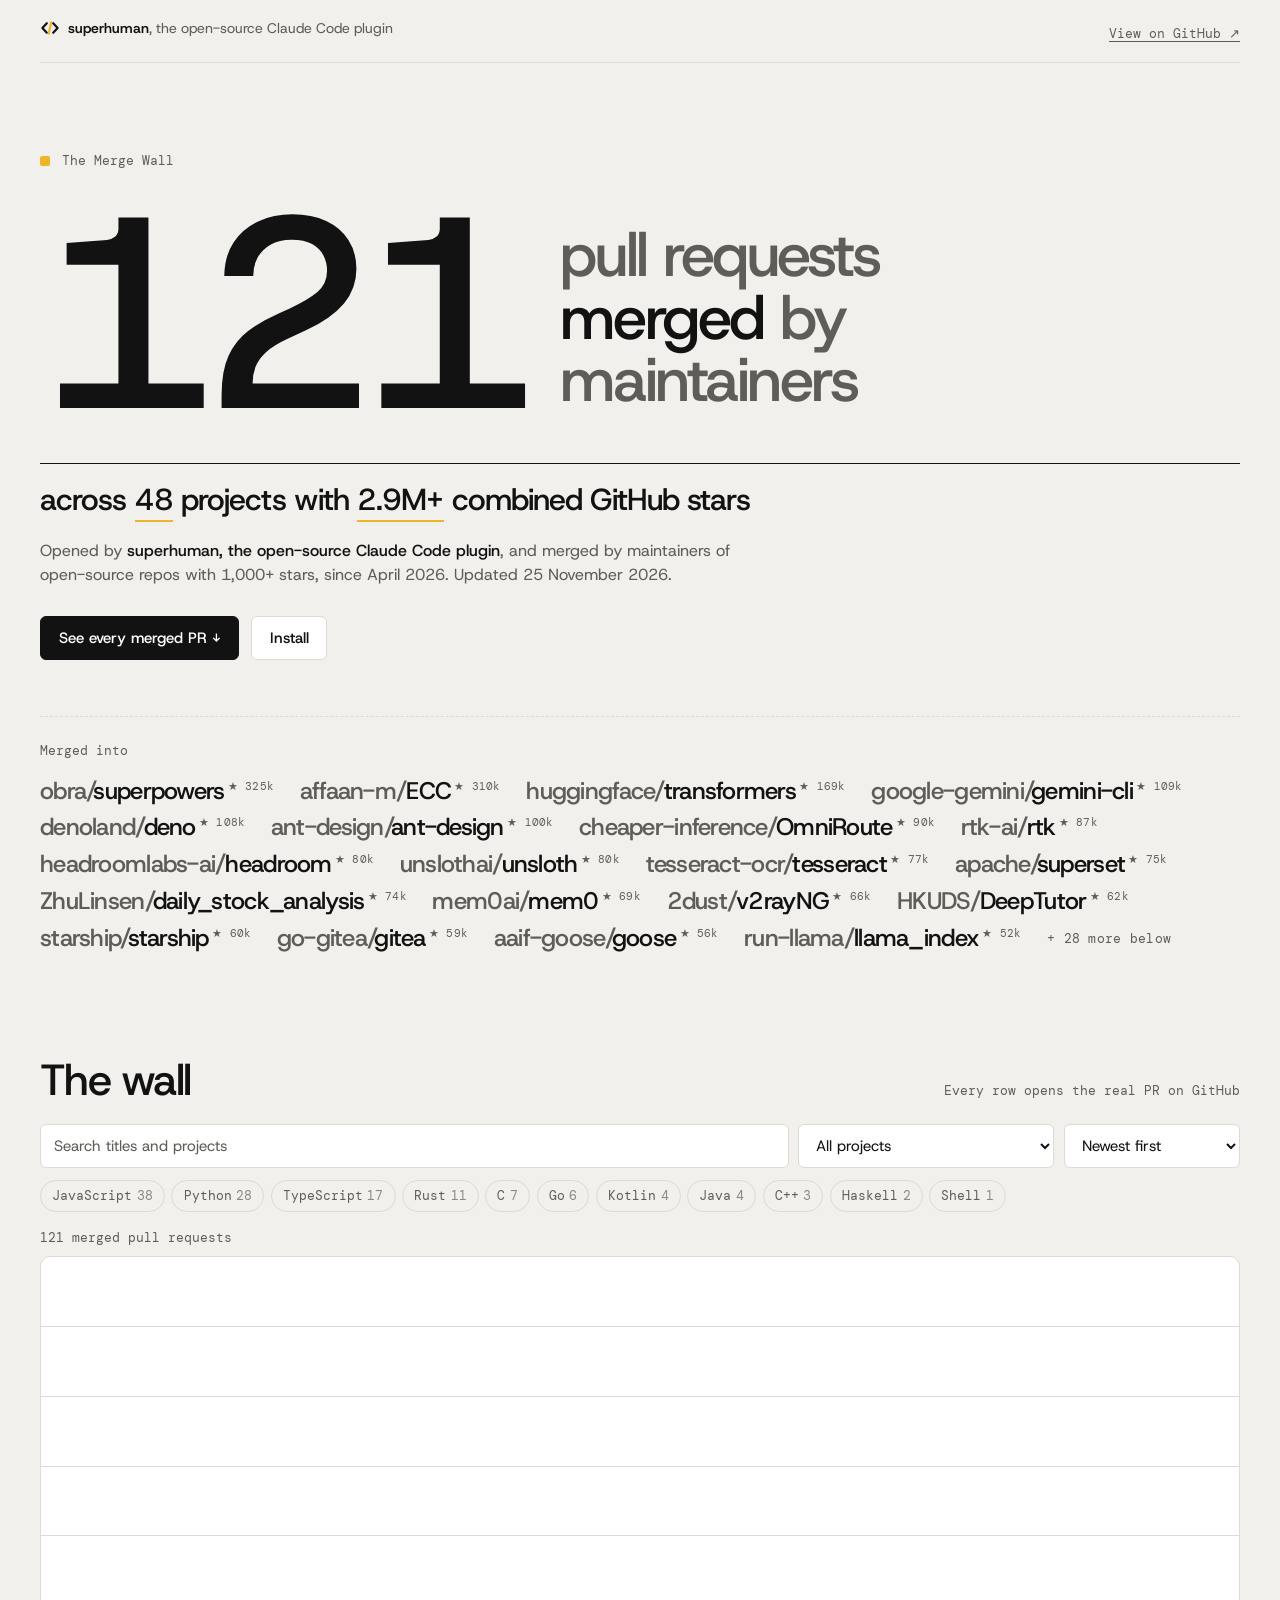
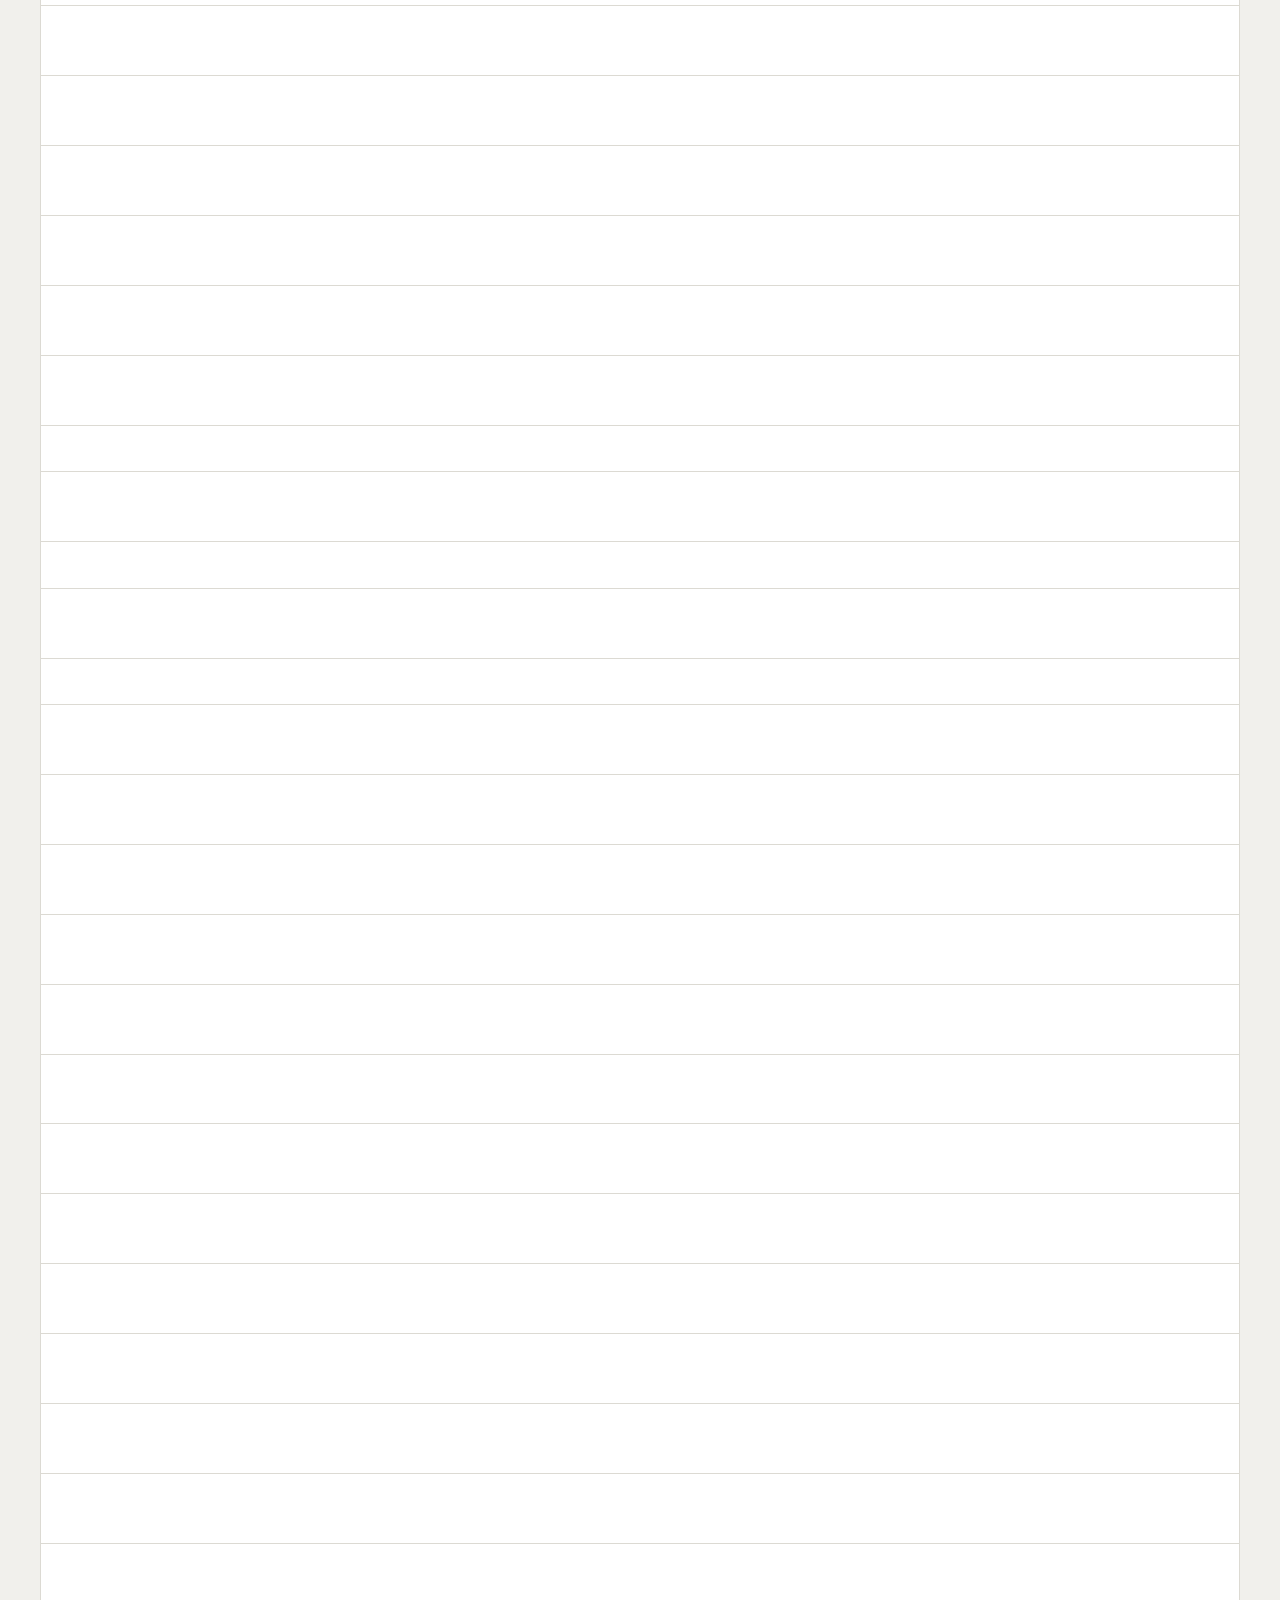
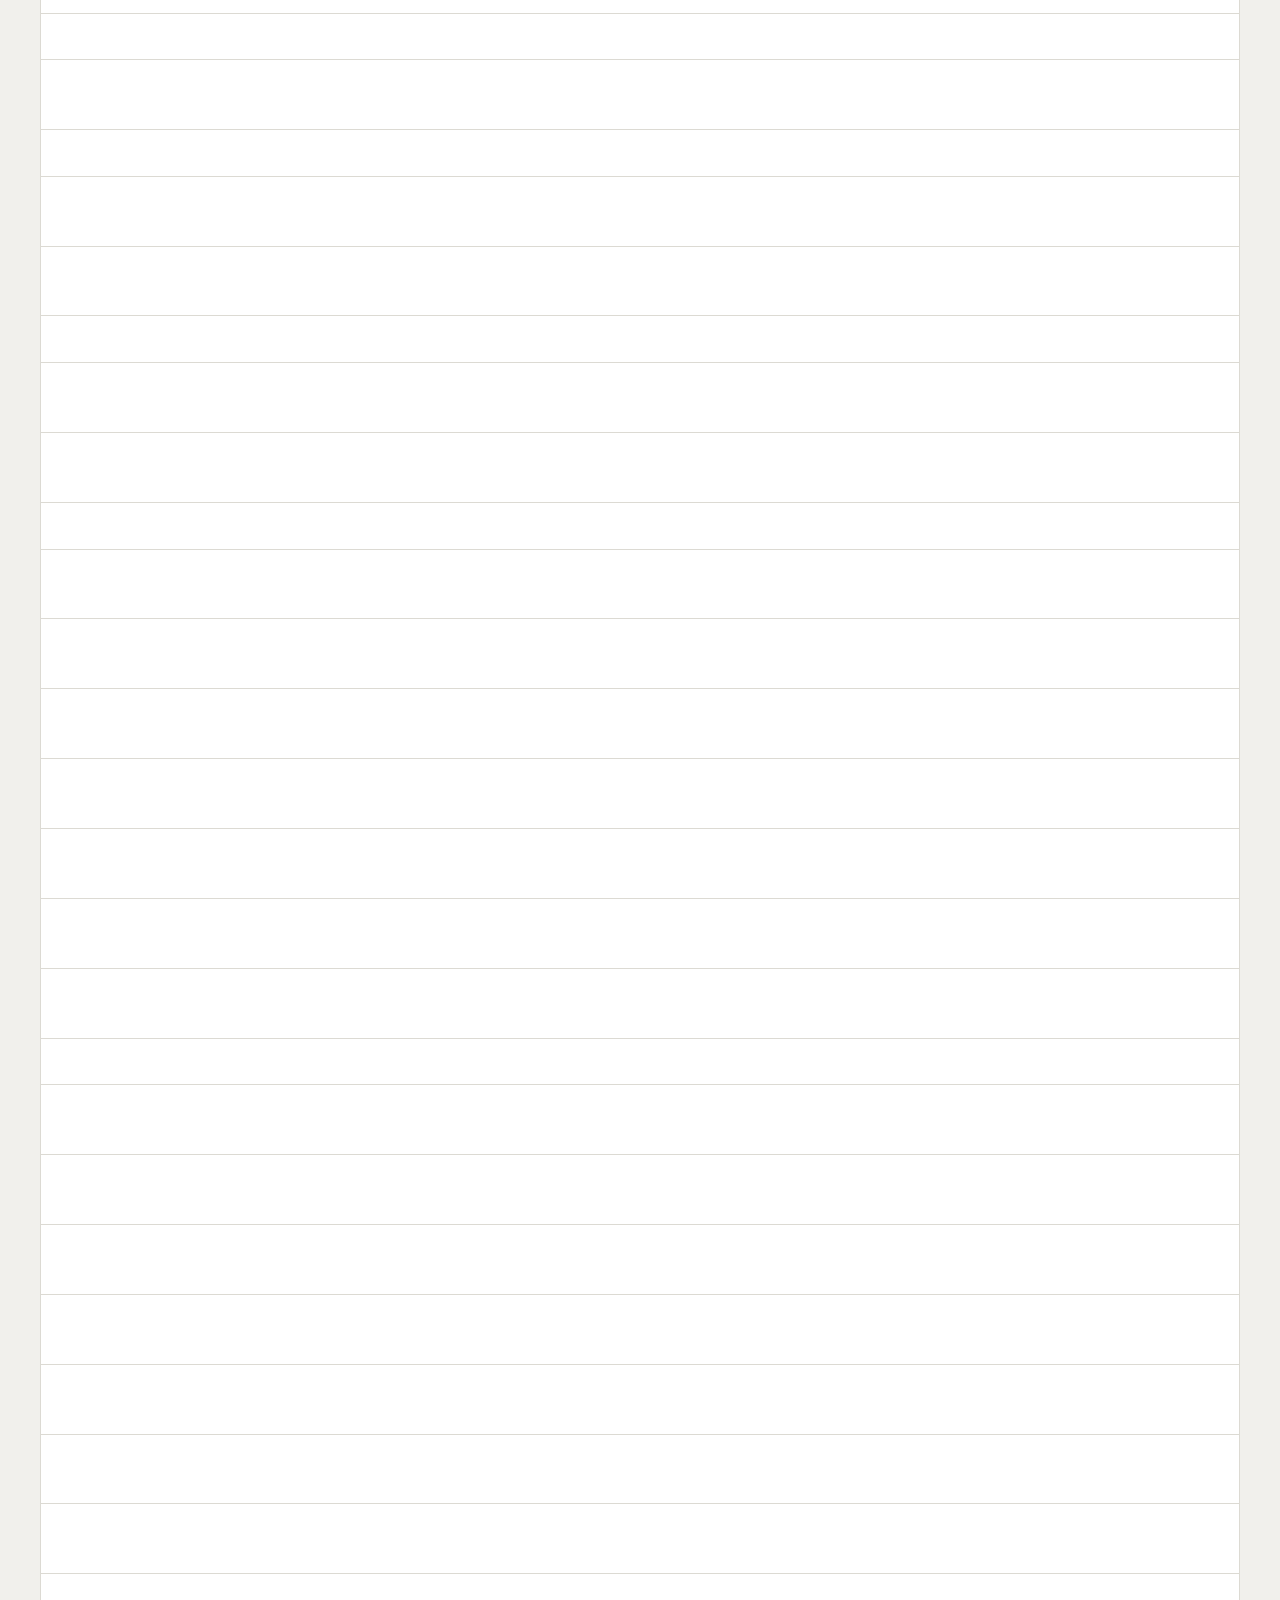
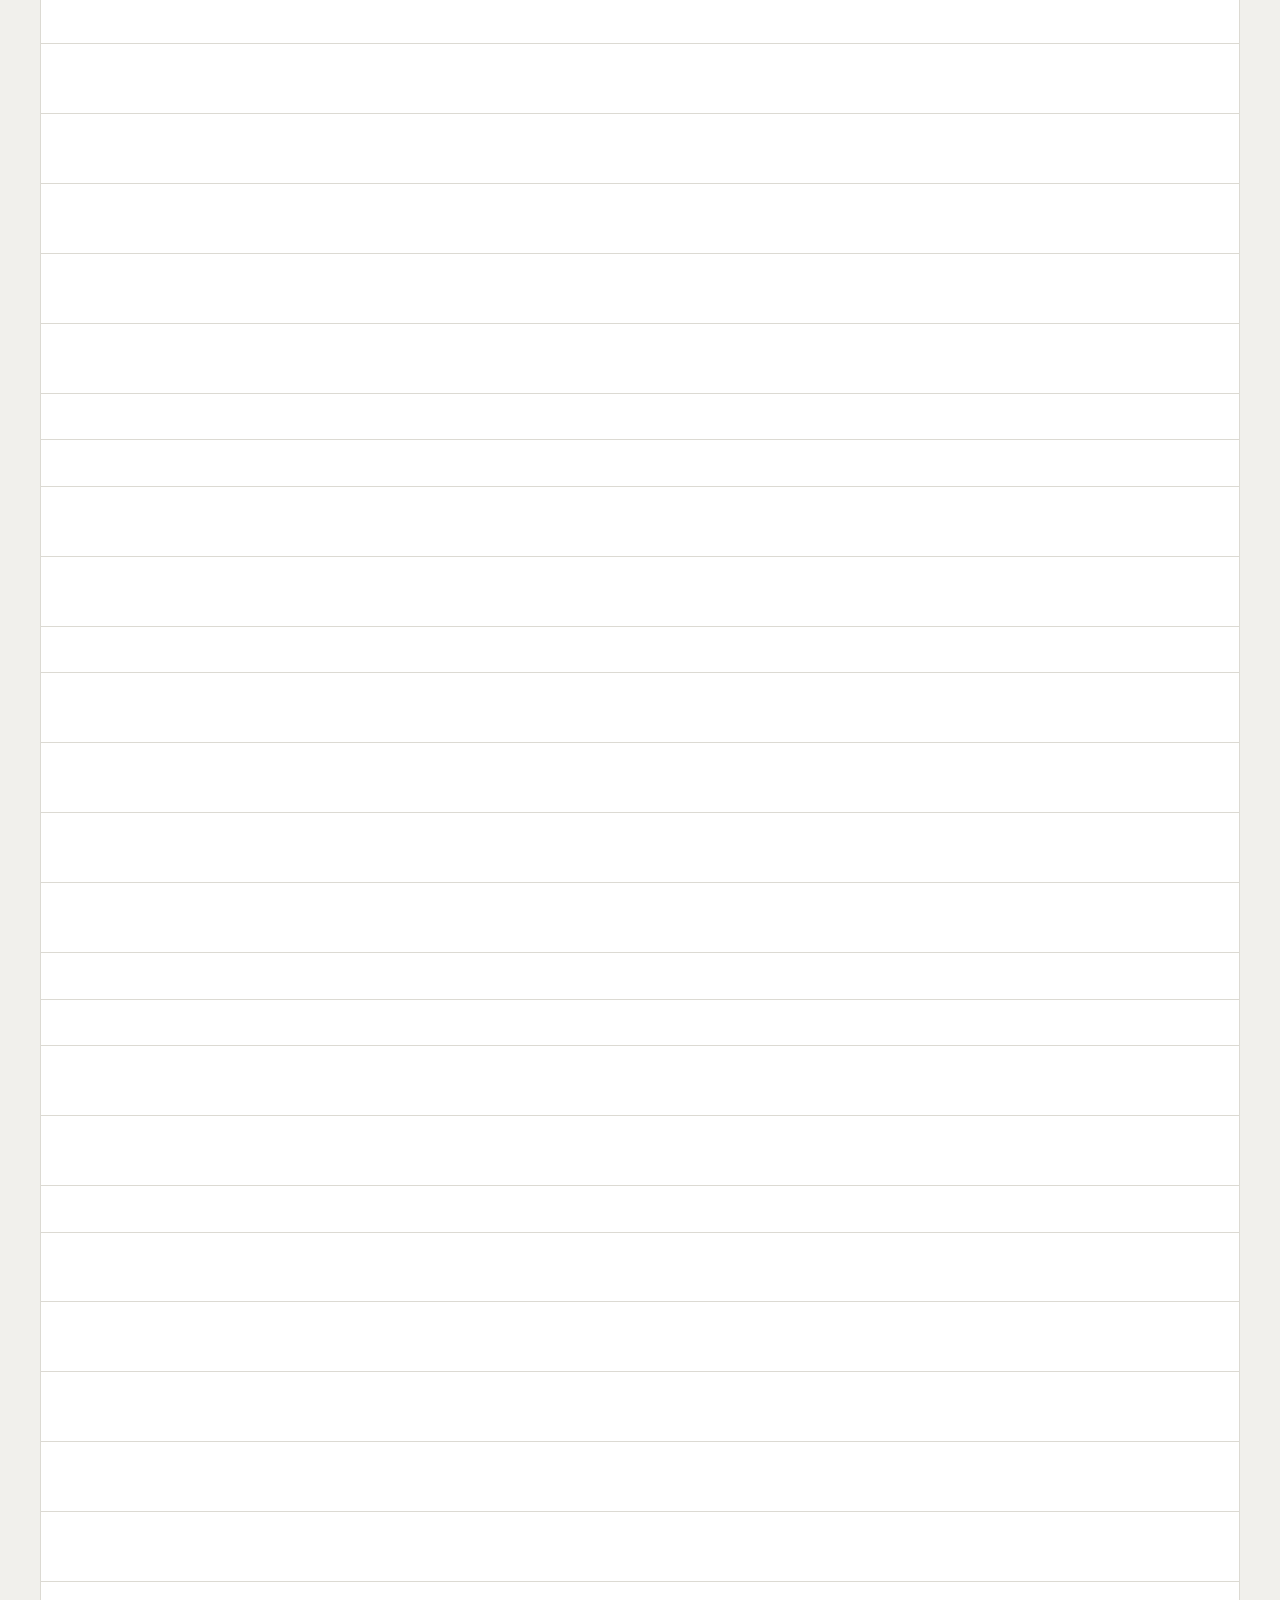
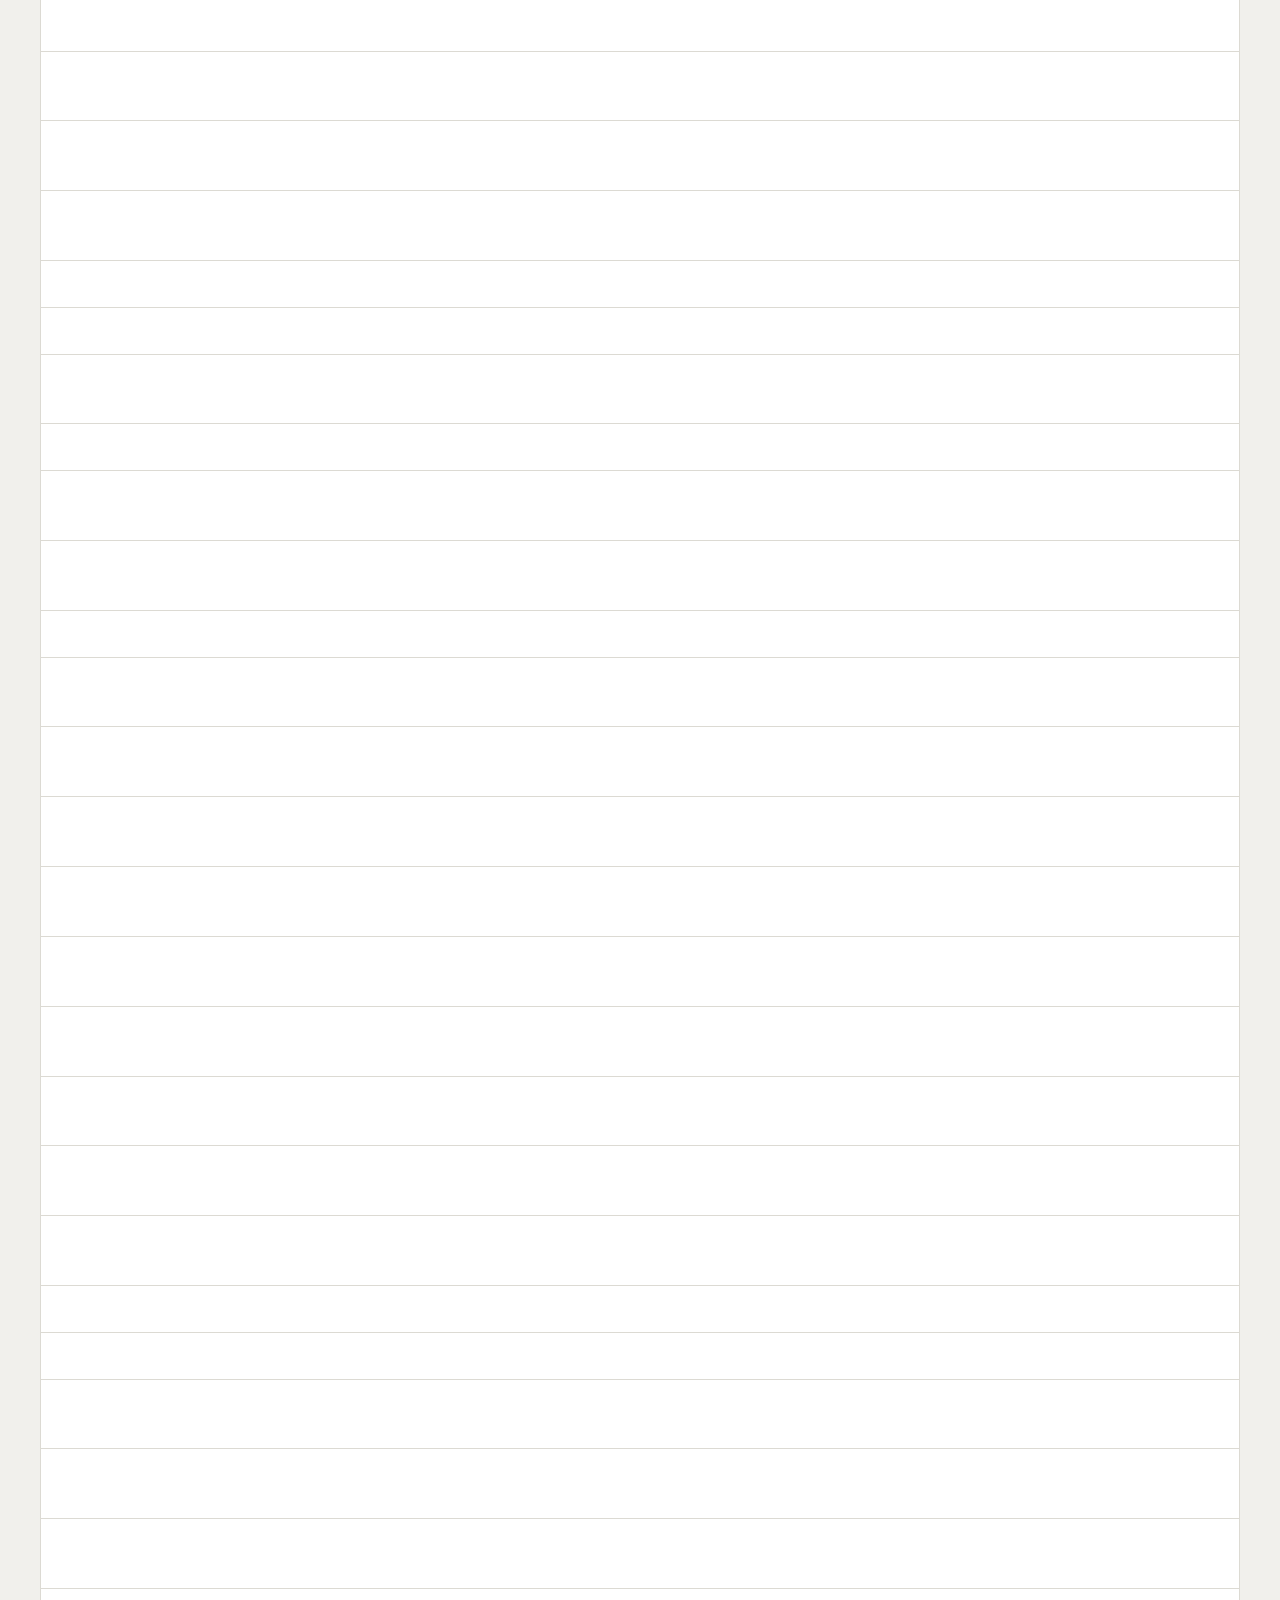
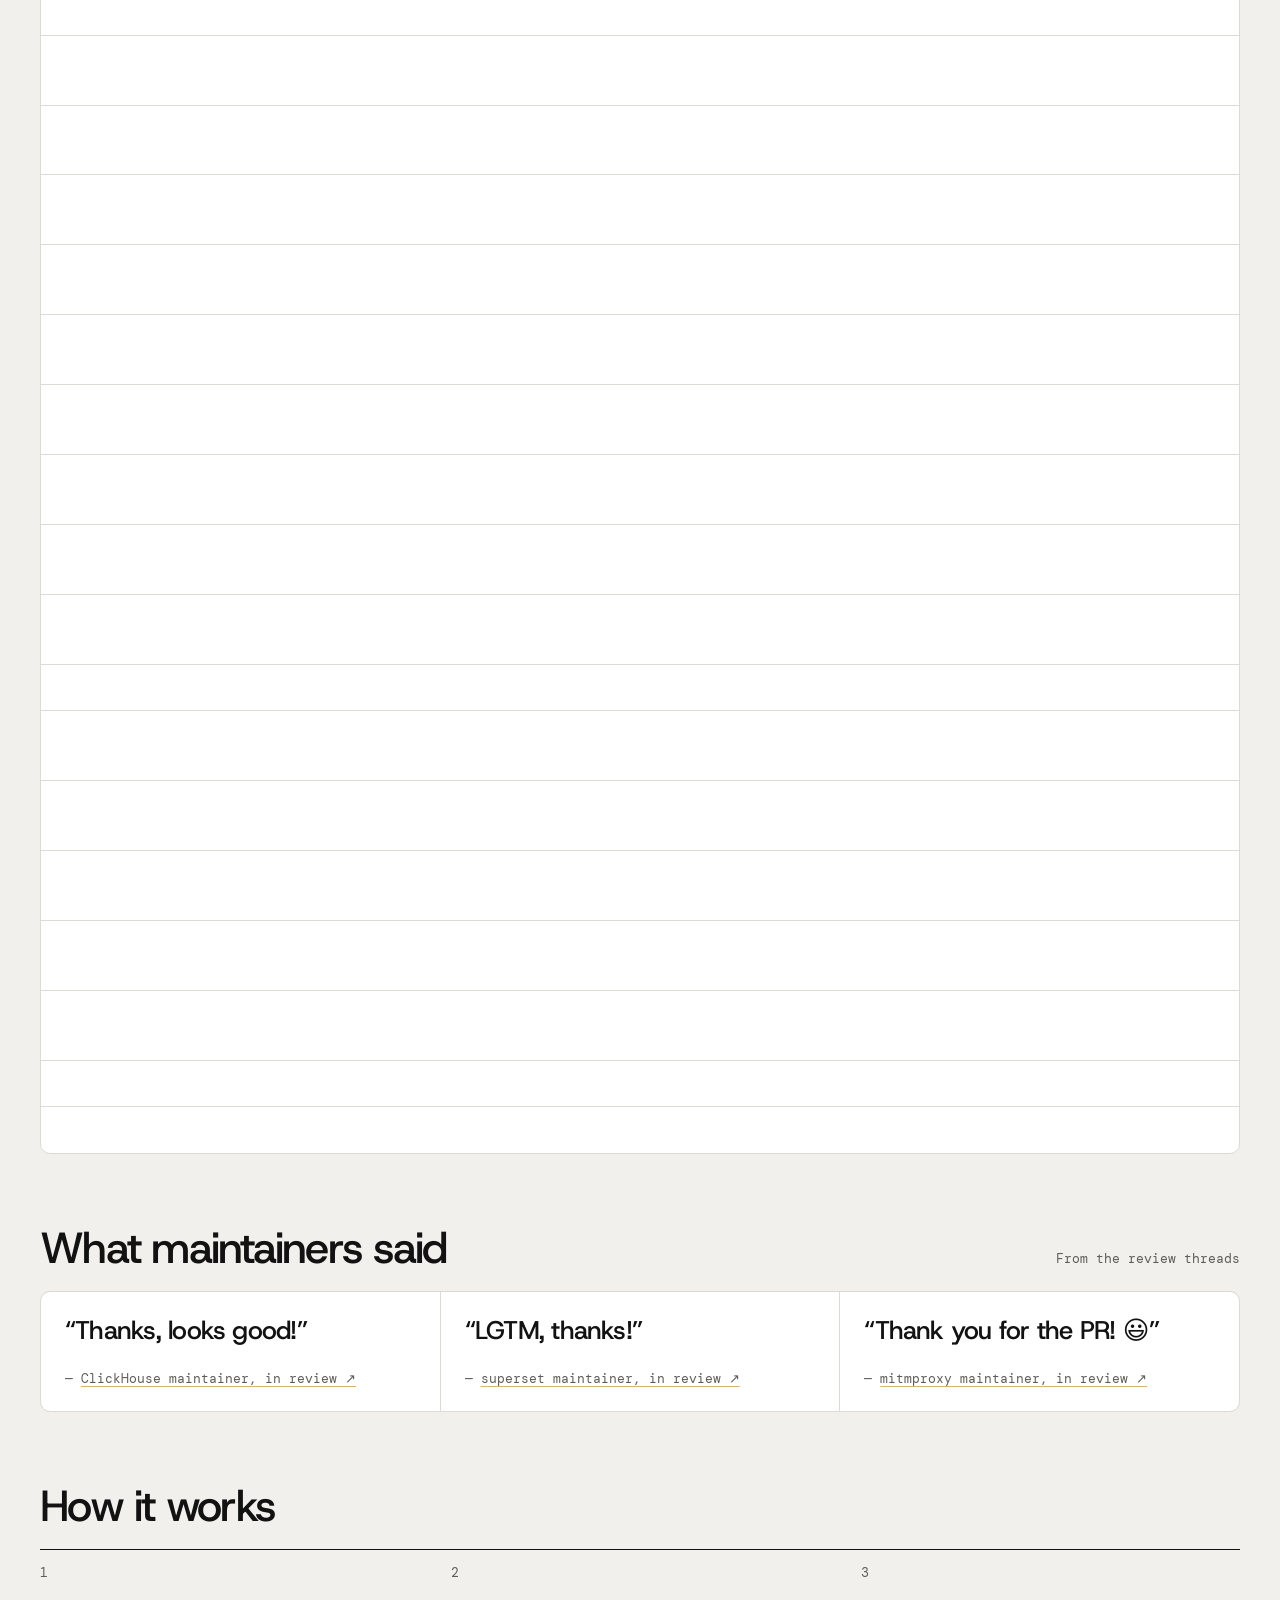
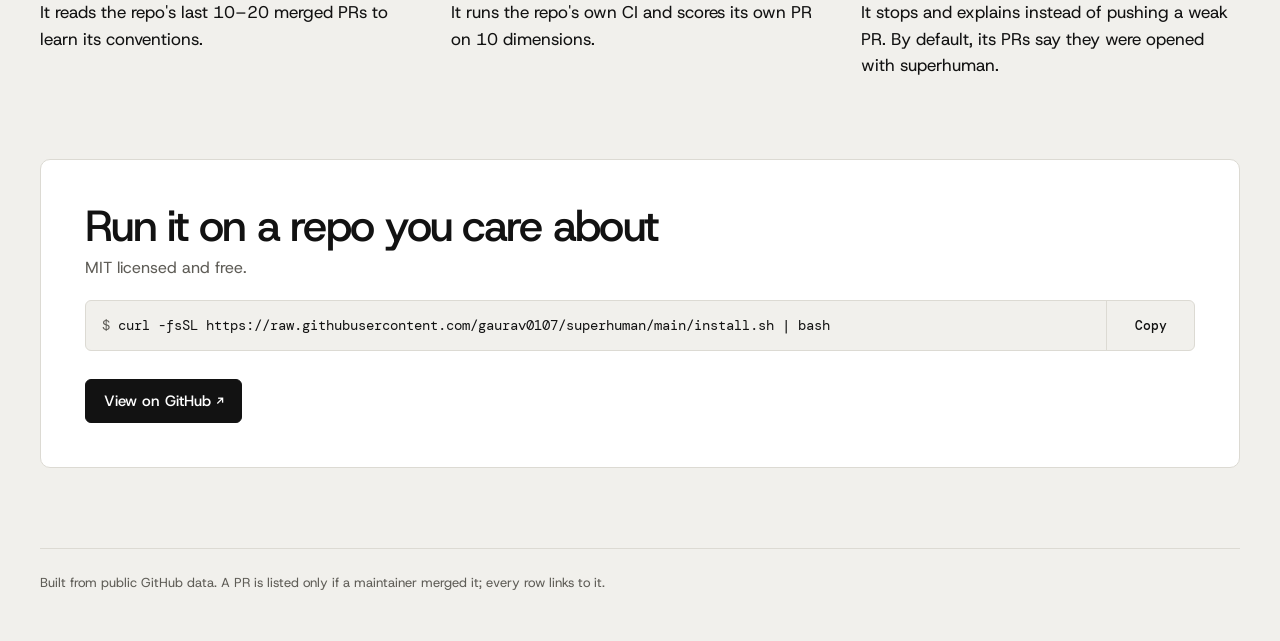
==== merged/index.html @ 93745a07 "Rebuild the site in the Workbench brand, and add the Merge Wall Home page: stone ruled page, Host Gr" ====
<!doctype html>
<html lang="en">
<head>
<meta charset="utf-8">
<meta name="viewport" content="width=device-width,initial-scale=1">
<title>Merge Wall: pull requests merged by maintainers | superhuman, the open-source Claude Code plugin</title>
<meta name="description" content="Every pull request opened by superhuman, the open-source Claude Code plugin, and merged by maintainers of major open-source projects. Each one links to the real PR on GitHub.">
<link rel="canonical" href="https://superhuman-oss.com/merged">
<meta property="og:type" content="website">
<meta property="og:url" content="https://superhuman-oss.com/merged">
<meta property="og:title" content="Merge Wall: pull requests merged by maintainers">
<meta property="og:description" content="Every pull request opened by superhuman, the open-source Claude Code plugin, and merged by maintainers of major open-source projects. Each one links to the real PR.">
<meta property="og:image" content="https://superhuman-oss.com/merged/og.png">
<meta property="og:image:width" content="1200">
<meta property="og:image:height" content="630">
<meta name="twitter:card" content="summary_large_image">
<meta name="twitter:title" content="Merge Wall: pull requests merged by maintainers">
<meta name="twitter:description" content="Opened by superhuman, the open-source Claude Code plugin. Merged by maintainers. Every claim links to the real PR.">
<meta name="twitter:image" content="https://superhuman-oss.com/merged/og.png">
<link rel="preconnect" href="https://fonts.googleapis.com">
<link rel="preconnect" href="https://fonts.gstatic.com" crossorigin>
<link href="https://fonts.googleapis.com/css2?family=Host+Grotesk:wght@400;500;600&family=DM+Mono:wght@400;500&display=swap" rel="stylesheet">
<style>
/* The superhuman "Workbench" brand: stone page, white panels, ink type, one small yellow (brand/README.md). */
:root{
  color-scheme:light;
  --bg:#f1f0ec;
  --card:#fff;
  --ink:#121212;
  --mut:#5f5d57;
  --rule:#dcdad3;
  --acc:#8a6700;
  --fill:#f0b429;
  --add:#18702f;
  --del:#b42318;
  --sans:'Host Grotesk',system-ui,-apple-system,'Segoe UI',sans-serif;
  --serif:var(--sans);
  --mono:'DM Mono',ui-monospace,SFMono-Regular,Menlo,monospace;
}
*{box-sizing:border-box}
html{scroll-behavior:smooth;-webkit-text-size-adjust:100%}
body{margin:0;background:var(--bg);color:var(--ink);font:400 1rem/1.55 var(--sans);-webkit-font-smoothing:antialiased;overflow-wrap:anywhere}
a{color:inherit;text-underline-offset:.2em;text-decoration-thickness:1px}
:focus-visible{outline:2px solid var(--ink);outline-offset:3px;border-radius:2px}
.wrap{max-width:84rem;margin:0 auto;padding:0 clamp(1rem,4vw,2.5rem)}
.mono,.eyebrow{font-family:var(--mono);font-size:.8125rem;color:var(--mut)}
[hidden]{display:none!important}

/* top line */
.top{display:flex;gap:.5rem 1.5rem;justify-content:space-between;align-items:baseline;flex-wrap:wrap;padding-block:1.1rem;border-bottom:1px solid var(--rule);font-size:.875rem;color:var(--mut)}
.top b{color:var(--ink);font-weight:600}
.top a{font-family:var(--mono);font-size:.8125rem;white-space:nowrap}
.top .home{display:inline-flex;align-items:center;gap:.5rem;font-family:var(--sans);font-size:.875rem;text-decoration:none}
.top .home svg{width:1.25rem;height:1.25rem;color:var(--ink)}

/* hero */
.hero{padding-block:clamp(2.5rem,7vw,5.5rem) clamp(2rem,5vw,3.5rem);position:relative}
.eyebrow{display:flex;gap:.75rem;align-items:center;margin:0 0 clamp(1.25rem,3vw,2.25rem)}
.eyebrow::before{content:"";width:.6rem;height:.6rem;border-radius:2px;background:var(--fill)}
h1{margin:0;font:500 clamp(2.2rem,4.8vw,4.2rem)/1.02 var(--serif);letter-spacing:-.04em;display:grid;grid-template-columns:auto 1fr;gap:0 clamp(1rem,3vw,2.5rem);align-items:end}
h1 .num{font-size:clamp(7.5rem,22vw,17rem);line-height:.78;letter-spacing:-.06em;font-variant-numeric:lining-nums}
h1 .txt{max-width:8em;padding-bottom:.12em;text-wrap:balance}
h1 em{font-style:normal}
h1 .txt{color:var(--mut)}h1 .txt em{color:var(--ink)}
.sub{margin:clamp(1.5rem,3.5vw,2.75rem) 0 0;padding-top:1.1rem;border-top:1px solid var(--ink);font:500 clamp(1.25rem,2.4vw,1.9rem)/1.2 var(--serif);letter-spacing:-.03em;text-wrap:balance}
.sub b{font-weight:500;border-bottom:2px solid var(--fill)}
.def{max-width:46rem;margin:1.25rem 0 0;color:var(--mut);font-size:1rem}
.def strong{color:var(--ink);font-weight:500}
.acts{display:flex;flex-wrap:wrap;gap:.75rem;margin-top:1.75rem}
.btn{display:inline-flex;align-items:center;gap:.5rem;min-height:2.75rem;padding:0 1.1rem;border:1px solid var(--ink);border-radius:6px;background:var(--ink);color:#fff;font:500 .9375rem var(--sans);text-decoration:none;cursor:pointer;transition:transform .2s}
.btn.ghost{background:var(--card);color:var(--ink);border-color:var(--rule)}
.btn:hover{transform:translateY(-1px)}

/* merged-into strip */
.into{padding-block:1.5rem 2rem;border-top:1px dashed var(--rule)}
.into ul{list-style:none;margin:.9rem 0 0;padding:0;display:flex;flex-wrap:wrap;gap:.35rem 1.6rem;font:500 clamp(1.15rem,2vw,1.5rem)/1.3 var(--serif);letter-spacing:-.03em}
.into a{text-decoration:none;white-space:nowrap}
.into a:hover{color:var(--acc)}
.into .o{color:var(--mut)}
.into sup,.more{font:400 .6875rem var(--mono);color:var(--mut);margin-left:.3em;letter-spacing:.02em}
.into li.more{align-self:center;margin:0;font-size:.8125rem}

/* sections */
section{scroll-margin-top:1rem}
.h2{display:flex;justify-content:space-between;align-items:baseline;gap:1rem;flex-wrap:wrap;margin:0;padding-block:clamp(2.5rem,6vw,4.5rem) 1.25rem}
.h2 h2{margin:0;font:500 clamp(1.8rem,3.4vw,2.875rem)/1.05 var(--serif);letter-spacing:-.04em}

/* controls */
.ctl{display:grid;grid-template-columns:minmax(0,1fr) minmax(0,16rem) minmax(0,11rem);gap:.6rem}
.ctl input,.ctl select{width:100%;min-width:0;height:2.75rem;padding:0 .8rem;border:1px solid var(--rule);border-radius:6px;background:var(--card);color:var(--ink);font:400 .9375rem var(--sans)}
.ctl input::placeholder{color:var(--mut);opacity:1}
.ctl input:hover,.ctl select:hover{border-color:var(--mut)}
.langs{display:flex;flex-wrap:wrap;gap:.4rem;margin-top:.75rem}
.langs button{min-height:2rem;padding:0 .7rem;border:1px solid var(--rule);border-radius:99px;background:none;color:var(--mut);font:400 .8125rem var(--mono);cursor:pointer}
.langs button:hover{border-color:var(--mut);color:var(--ink)}
.langs button[aria-pressed=true]{background:var(--ink);border-color:var(--ink);color:var(--bg)}
.langs i{font-style:normal;opacity:.7;margin-left:.35em}
#count{margin:1rem 0 .5rem}

/* the ledger */
.wall{list-style:none;margin:0;padding:0;border:1px solid var(--rule);border-radius:10px;background:var(--card);overflow:hidden}
.row{position:relative;display:grid;grid-template-columns:6.25rem minmax(0,17.5rem) minmax(0,1fr) 5.75rem 6.75rem 1.25rem;gap:0 1.25rem;align-items:baseline;padding:.7rem 1rem;border-bottom:1px solid var(--rule);font-size:.9375rem;content-visibility:auto;contain-intrinsic-size:auto 3rem}
.row:hover{background:var(--bg)}
.row:last-child{border-bottom:0}
.row>*{min-width:0}
.d,.l,.n,.repo small{font:400 .8125rem var(--mono);color:var(--mut);white-space:nowrap}
.repo{font-weight:500}
.repo .o{color:var(--mut);font-weight:400}
.repo small{margin-left:.5em}
.t{text-decoration:none}
.t::after{content:"";position:absolute;inset:0}
.t .pr{font:400 .8125rem var(--mono);color:var(--mut);margin-left:.5em;white-space:nowrap}
.row:hover .t{text-decoration:underline}
.n{text-align:right}
.n .a{color:var(--add)}.n .x{color:var(--del)}
.go{color:var(--mut);font-family:var(--mono)}
.row:hover .go{color:var(--acc)}
.empty{padding:3rem 0;color:var(--mut);text-align:center}

/* quotes */
.quotes{display:grid;grid-template-columns:repeat(auto-fit,minmax(15rem,1fr));gap:1px;background:var(--rule);border:1px solid var(--rule);border-radius:10px;overflow:hidden}
.quotes figure{margin:0;padding:1.5rem;background:var(--card);display:flex;flex-direction:column;justify-content:space-between;gap:1.5rem}
.quotes blockquote{margin:0;font:500 1.6rem/1.15 var(--serif);letter-spacing:-.03em}
.quotes blockquote::before{content:"\201C"}
.quotes blockquote::after{content:"\201D"}
.quotes figcaption a{text-decoration-color:var(--fill)}
.quotes figcaption{font:400 .8125rem var(--mono);color:var(--mut)}

/* how */
.how{list-style:none;margin:0;padding:0;display:grid;grid-template-columns:repeat(3,1fr);gap:0 2rem;counter-reset:s;border-top:1px solid var(--ink)}
.how li{counter-increment:s;padding-top:1rem;font-size:1.0625rem}
.how li::before{content:counter(s);display:block;font:400 .8125rem/1 var(--mono);color:var(--mut);margin-bottom:1.25rem}

/* install */
.cta{margin-block:clamp(3rem,7vw,5rem);padding:clamp(1.5rem,4vw,2.75rem);border:1px solid var(--rule);border-radius:10px;background:var(--card)}
.cta h2{margin:0 0 .4rem;font:500 clamp(1.8rem,3.4vw,2.875rem)/1.05 var(--serif);letter-spacing:-.04em}
.cta p{margin:0;color:var(--mut)}
.cmd{display:flex;align-items:stretch;margin-top:1.25rem;border:1px solid var(--rule);background:var(--bg);border-radius:6px;overflow:hidden}
.cmd code{flex:1;min-width:0;padding:.85rem 1rem;font:400 .875rem/1.5 var(--mono);overflow-x:auto;white-space:nowrap}
.cmd code::before{content:"$ ";color:var(--mut)}
.cmd button{flex:none;min-width:5.5rem;border:0;border-left:1px solid var(--rule);background:none;color:var(--ink);font:500 .8125rem var(--mono);cursor:pointer}
.cmd button:hover{background:var(--ink);color:var(--bg)}

footer p{margin:0;padding-block:1.5rem 3rem;border-top:1px solid var(--rule);color:var(--mut);font-size:.8125rem}

@media (max-width:60rem){
  .row{grid-template-columns:minmax(0,1fr) auto;gap:.15rem .75rem;padding:.8rem .25rem}
  .repo{grid-column:1/-1}
  .t{grid-column:1/-1;grid-row:2}
  .d{grid-row:3;grid-column:1}
  .l{display:none}
  .n{grid-row:3;grid-column:2}
  .go{display:none}
  .how{grid-template-columns:1fr;border-top:0}
  .how li{border-top:1px solid var(--rule);padding-block:1rem;display:grid;grid-template-columns:2.5rem 1fr;align-items:baseline}
  .how li::before{margin:0}
}
@media (max-width:40rem){
  h1{grid-template-columns:1fr}
  h1 .num{margin-bottom:.12em}
  .ctl{grid-template-columns:1fr 1fr}
  .ctl input{grid-column:1/-1}
  .cmd{flex-direction:column}
  .cmd button{border-left:0;border-top:1px solid var(--rule);min-height:2.75rem}
}
@media (prefers-reduced-motion:reduce){html{scroll-behavior:auto}*{transition:none!important}}

/* ?og : 1200x630 social card, captured to og.png */
.og body{width:1200px;height:630px;overflow:hidden}
.og .top a:not(.home),.og .acts,.og .def,.og .more,.og main>section:not(.hero):not(.into),.og footer{display:none}
.og .wrap{padding-inline:56px}
.og .hero{padding-block:52px 32px}
.og .eyebrow{margin-bottom:28px}
.og h1{font-size:72px}
.og h1 .num{font-size:270px}
.og .sub{margin-top:30px;font-size:34px}
.og .into{padding-block:18px 0}
.og .into ul{flex-wrap:nowrap;font-size:28px}
.og .into li:nth-child(n+5){display:none}
</style>
</head>
<body>
<header class="wrap">
  <div class="top">
    <a class="home" href="/"><svg viewBox="0 0 100 100" aria-hidden="true"><g fill="none" stroke-width="11" stroke-linecap="round" stroke-linejoin="round"><polyline points="34,26 12,50 34,74" stroke="currentColor"/><line x1="44" y1="78" x2="56" y2="22" stroke="#f0b429"/><polyline points="66,26 88,50 66,74" stroke="currentColor"/></g></svg><span><b>superhuman</b>, the open-source Claude Code plugin</span></a>
    <a href="https://github.com/gaurav0107/superhuman">View on GitHub ↗</a>
  </div>
</header>

<main class="wrap">
  <section class="hero">
    <p class="eyebrow">The Merge Wall</p>
    <h1><span class="num" id="h-merged"></span><span class="txt">pull requests <em>merged</em> by maintainers</span></h1>
    <p class="sub">across <b id="h-repos"></b> projects with <b id="h-stars"></b> combined GitHub stars</p>
    <p class="def">Opened by <strong>superhuman, the open-source Claude Code plugin</strong>, and merged by maintainers of open-source repos with <span id="d-min"></span>+ stars, since <span id="d-since"></span>. Updated <time id="d-gen"></time>.</p>
    <div class="acts">
      <a class="btn" href="#wall">See every merged PR ↓</a>
      <a class="btn ghost" href="#install">Install</a>
    </div>
  </section>

  <section class="into" aria-labelledby="into-h">
    <h2 class="mono" id="into-h" style="margin:0;font-weight:400">Merged into</h2>
    <ul id="into"></ul>
  </section>

  <section id="wall" aria-labelledby="wall-h">
    <div class="h2"><h2 id="wall-h">The wall</h2><span class="mono">Every row opens the real PR on GitHub</span></div>
    <div class="ctl">
      <input type="search" id="q" placeholder="Search titles and projects" aria-label="Search titles and projects" autocomplete="off">
      <select id="repo" aria-label="Filter by project"><option value="">All projects</option></select>
      <select id="sort" aria-label="Sort"><option value="new">Newest first</option><option value="stars">Most repo stars</option></select>
    </div>
    <div class="langs" id="langs" role="group" aria-label="Filter by language"></div>
    <p class="mono" id="count" aria-live="polite"></p>
    <ol class="wall" id="rows"></ol>
    <p class="empty" id="empty" hidden>No merged PRs match. <button class="btn ghost" id="reset" type="button">Clear filters</button></p>
  </section>

  <section id="said" aria-labelledby="said-h" hidden>
    <div class="h2"><h2 id="said-h">What maintainers said</h2><span class="mono">From the review threads</span></div>
    <div class="quotes" id="quotes"></div>
  </section>

  <section aria-labelledby="how-h">
    <div class="h2"><h2 id="how-h">How it works</h2></div>
    <ol class="how">
      <li>It reads the repo's last 10–20 merged PRs to learn its conventions.</li>
      <li>It runs the repo's own CI and scores its own PR on 10 dimensions.</li>
      <li>It stops and explains instead of pushing a weak PR. By default, its PRs say they were opened with superhuman.</li>
    </ol>
  </section>

  <section class="cta" id="install" aria-labelledby="inst-h">
    <h2 id="inst-h">Run it on a repo you care about</h2>
    <p>MIT licensed and free.</p>
    <div class="cmd">
      <code id="cmd">curl -fsSL https://raw.githubusercontent.com/gaurav0107/superhuman/main/install.sh | bash</code>
      <button type="button" id="copy" aria-live="polite">Copy</button>
    </div>
    <div class="acts"><a class="btn" href="https://github.com/gaurav0107/superhuman">View on GitHub ↗</a></div>
  </section>
</main>

<footer class="wrap"><p>Built from public GitHub data. A PR is listed only if a maintainer merged it; every row links to it.</p></footer>
<noscript><p class="wrap">This page lists merged pull requests and needs JavaScript. The same list is at <a href="https://github.com/gaurav0107/superhuman">github.com/gaurav0107/superhuman</a>.</p></noscript>

<script>
const DATA = {"generated": "2026-11-25", "since": "2026-04-01", "min_stars": 1000, "quotes": [{"repo": "ClickHouse/ClickHouse", "text": "Thanks, looks good!", "url": "https://github.com/ClickHouse/ClickHouse/pull/106916#pullrequestreview-4727413784", "pr": "https://github.com/ClickHouse/ClickHouse/pull/106916"}, {"repo": "apache/superset", "text": "LGTM, thanks!", "url": "https://github.com/apache/superset/pull/42489#pullrequestreview-4859855464", "pr": "https://github.com/apache/superset/pull/42489"}, {"repo": "mitmproxy/mitmproxy", "text": "Thank you for the PR! 😃", "url": "https://github.com/mitmproxy/mitmproxy/pull/8326#pullrequestreview-4722482008", "pr": "https://github.com/mitmproxy/mitmproxy/pull/8326"}], "prs": [{"repo": "2dust/v2rayNG", "number": 6500, "title": "fix(sub): show proxy chain members for v2rayN subscription imports", "url": "https://github.com/2dust/v2rayNG/pull/6500", "additions": 5, "deletions": 1, "merged_at": "2026-11-24T08:28:29Z", "merged_by": "2dust", "approvals": 0, "language": "Kotlin", "stars": 66503}, {"repo": "lidge-jun/opencodex", "number": 9021, "title": "fix(combos): hop past a provider 413, keep proxy-owned 413s terminal (#9017)", "url": "https://github.com/lidge-jun/opencodex/pull/9021", "additions": 649, "deletions": 42, "merged_at": "2026-11-21T10:28:24Z", "merged_by": "lidge-jun", "approvals": 0, "language": "TypeScript", "stars": 18742}, {"repo": "rtk-ai/rtk", "number": 4706, "title": "fix(telemetry): claim the daily ping in the send thread, not before it", "url": "https://github.com/rtk-ai/rtk/pull/4706", "additions": 208, "deletions": 37, "merged_at": "2026-11-21T00:34:54Z", "merged_by": "KuSh", "approvals": 2, "language": "Rust", "stars": 87731}, {"repo": "affaan-m/ECC", "number": 3938, "title": "fix(gateguard): deny same-batch siblings of a first-touch denial", "url": "https://github.com/affaan-m/ECC/pull/3938", "additions": 347, "deletions": 28, "merged_at": "2026-11-19T21:29:14Z", "merged_by": "haelyra", "approvals": 0, "language": "JavaScript", "stars": 310239}, {"repo": "affaan-m/ECC", "number": 4039, "title": "fix(hooks): create command logs owner-only and rotate them", "url": "https://github.com/affaan-m/ECC/pull/4039", "additions": 189, "deletions": 2, "merged_at": "2026-11-19T21:29:13Z", "merged_by": "haelyra", "approvals": 0, "language": "JavaScript", "stars": 310239}, {"repo": "affaan-m/ECC", "number": 3849, "title": "fix(hooks): redact bare API keys, JWTs and PEM blocks in bash command logs", "url": "https://github.com/affaan-m/ECC/pull/3849", "additions": 412, "deletions": 1, "merged_at": "2026-11-17T05:43:09Z", "merged_by": "haelyra", "approvals": 0, "language": "JavaScript", "stars": 310239}, {"repo": "HKUDS/DeepTutor", "number": 2644, "title": "fix(desktop): activate the bundled core after an in-place upgrade", "url": "https://github.com/HKUDS/DeepTutor/pull/2644", "additions": 131, "deletions": 5, "merged_at": "2026-11-15T18:17:56Z", "merged_by": "pancacake", "approvals": 0, "language": "Python", "stars": 62370}, {"repo": "bunkerity/bunkerweb", "number": 4153, "title": "fix(antibot): don't apply INJECT_HEAD/INJECT_BODY to the challenge page", "url": "https://github.com/bunkerity/bunkerweb/pull/4153", "additions": 73, "deletions": 0, "merged_at": "2026-11-13T14:40:02Z", "merged_by": "TheophileDiot", "approvals": 1, "language": "Python", "stars": 11314}, {"repo": "cheaper-inference/OmniRoute", "number": 19603, "title": "fix(dashboard): skip the onboarding password step when a password is already set", "url": "https://github.com/cheaper-inference/OmniRoute/pull/19603", "additions": 366, "deletions": 2, "merged_at": "2026-11-12T02:17:46Z", "merged_by": "diegosouzapw", "approvals": 0, "language": "TypeScript", "stars": 90146}, {"repo": "cheaper-inference/OmniRoute", "number": 19579, "title": "fix(translator): keep Antigravity tool parameters named like schema keywords", "url": "https://github.com/cheaper-inference/OmniRoute/pull/19579", "additions": 160, "deletions": 5, "merged_at": "2026-11-12T01:52:55Z", "merged_by": "diegosouzapw", "approvals": 0, "language": "TypeScript", "stars": 90146}, {"repo": "cheaper-inference/OmniRoute", "number": 18949, "title": "fix(test): run the #15172 Codex usage throttle test on a virtual clock", "url": "https://github.com/cheaper-inference/OmniRoute/pull/18949", "additions": 28, "deletions": 8, "merged_at": "2026-11-10T20:05:19Z", "merged_by": "diegosouzapw", "approvals": 0, "language": "TypeScript", "stars": 90146}, {"repo": "go-gitea/gitea", "number": 40299, "title": "fix(indexer): reindex issues when their projects change", "url": "https://github.com/go-gitea/gitea/pull/40299", "additions": 52, "deletions": 19, "merged_at": "2026-11-10T19:40:33Z", "merged_by": "bircni", "approvals": 2, "language": "Go", "stars": 59243}, {"repo": "go-gitea/gitea", "number": 40306, "title": "fix(packages): rebuild repository index after removing a package", "url": "https://github.com/go-gitea/gitea/pull/40306", "additions": 78, "deletions": 4, "merged_at": "2026-11-10T16:47:42Z", "merged_by": "silverwind", "approvals": 3, "language": "Go", "stars": 59243}, {"repo": "tursodatabase/turso", "number": 11562, "title": "core/translate: find a CTE by name in the nearest scope", "url": "https://github.com/tursodatabase/turso/pull/11562", "additions": 64, "deletions": 6, "merged_at": "2026-11-10T06:08:00Z", "merged_by": "jussisaurio", "approvals": 0, "language": "Rust", "stars": 25345}, {"repo": "tursodatabase/turso", "number": 11575, "title": "core/translate: do not let UPDATE's WHERE name a RETURNING alias", "url": "https://github.com/tursodatabase/turso/pull/11575", "additions": 39, "deletions": 2, "merged_at": "2026-11-10T06:04:43Z", "merged_by": "jussisaurio", "approvals": 0, "language": "Rust", "stars": 25345}, {"repo": "lidge-jun/opencodex", "number": 8327, "title": "fix(oauth): stop killing blocked Claude Keychain reads", "url": "https://github.com/lidge-jun/opencodex/pull/8327", "additions": 593, "deletions": 26, "merged_at": "2026-11-09T03:03:57Z", "merged_by": "lidge-jun", "approvals": 0, "language": "TypeScript", "stars": 18742}, {"repo": "cheaper-inference/OmniRoute", "number": 18847, "title": "fix(api): report an unknown provider quota as null, not 100% remaining", "url": "https://github.com/cheaper-inference/OmniRoute/pull/18847", "additions": 197, "deletions": 22, "merged_at": "2026-11-08T23:04:50Z", "merged_by": "diegosouzapw", "approvals": 0, "language": "TypeScript", "stars": 90146}, {"repo": "eosphoros-ai/DB-GPT", "number": 3357, "title": "fix(sandbox): confine get_file to the session working directory", "url": "https://github.com/eosphoros-ai/DB-GPT/pull/3357", "additions": 212, "deletions": 12, "merged_at": "2026-11-08T13:24:03Z", "merged_by": "Aries-ckt", "approvals": 2, "language": "Python", "stars": 20329}, {"repo": "tursodatabase/turso", "number": 11566, "title": "core/time: return an error for a time blob whose seconds overflow", "url": "https://github.com/tursodatabase/turso/pull/11566", "additions": 12, "deletions": 1, "merged_at": "2026-11-07T17:21:28Z", "merged_by": "penberg", "approvals": 0, "language": "Rust", "stars": 25345}, {"repo": "tursodatabase/turso", "number": 11571, "title": "tursopg: read hex, octal and binary literals that do not fit in int4", "url": "https://github.com/tursodatabase/turso/pull/11571", "additions": 68, "deletions": 2, "merged_at": "2026-11-07T17:21:12Z", "merged_by": "penberg", "approvals": 0, "language": "Rust", "stars": 25345}, {"repo": "cheaper-inference/OmniRoute", "number": 19039, "title": "fix(api): honor hidden and denylisted effort variants in /v1/models", "url": "https://github.com/cheaper-inference/OmniRoute/pull/19039", "additions": 385, "deletions": 5, "merged_at": "2026-11-07T05:42:30Z", "merged_by": "diegosouzapw", "approvals": 0, "language": "TypeScript", "stars": 90146}, {"repo": "jackwener/OpenCLI", "number": 2754, "title": "fix(jd): fail typed when search redirects to login instead of returning empty results", "url": "https://github.com/jackwener/OpenCLI/pull/2754", "additions": 226, "deletions": 11, "merged_at": "2026-11-05T17:52:41Z", "merged_by": "jackwener", "approvals": 0, "language": "JavaScript", "stars": 31263}, {"repo": "jackwener/OpenCLI", "number": 2756, "title": "fix(browser): send code, keyCode and keypress text with native key presses", "url": "https://github.com/jackwener/OpenCLI/pull/2756", "additions": 345, "deletions": 24, "merged_at": "2026-11-05T17:52:30Z", "merged_by": "jackwener", "approvals": 0, "language": "JavaScript", "stars": 31263}, {"repo": "jackwener/OpenCLI", "number": 2775, "title": "feat(auth): suggest the site login command on not_logged_in rows", "url": "https://github.com/jackwener/OpenCLI/pull/2775", "additions": 120, "deletions": 7, "merged_at": "2026-11-05T17:40:49Z", "merged_by": "jackwener", "approvals": 0, "language": "JavaScript", "stars": 31263}, {"repo": "headroomlabs-ai/headroom", "number": 4497, "title": "fix(proxy): bound the model-keyed tokenizer, beacon and litellm caches", "url": "https://github.com/headroomlabs-ai/headroom/pull/4497", "additions": 295, "deletions": 26, "merged_at": "2026-11-05T16:43:26Z", "merged_by": "JerrettDavis", "approvals": 1, "language": "Python", "stars": 80785}, {"repo": "headroomlabs-ai/headroom", "number": 4504, "title": "fix(router): gate block-form tool output against cached lossy results", "url": "https://github.com/headroomlabs-ai/headroom/pull/4504", "additions": 128, "deletions": 9, "merged_at": "2026-11-05T05:21:19Z", "merged_by": "JerrettDavis", "approvals": 1, "language": "Python", "stars": 80785}, {"repo": "headroomlabs-ai/headroom", "number": 4506, "title": "fix(proxy): keep Gemini memory context on entries with non-text parts", "url": "https://github.com/headroomlabs-ai/headroom/pull/4506", "additions": 350, "deletions": 0, "merged_at": "2026-11-05T04:55:30Z", "merged_by": "JerrettDavis", "approvals": 1, "language": "Python", "stars": 80785}, {"repo": "cheaper-inference/OmniRoute", "number": 18823, "title": "fix(providers): pass through a client tool named tool_call on kiro", "url": "https://github.com/cheaper-inference/OmniRoute/pull/18823", "additions": 346, "deletions": 5, "merged_at": "2026-11-04T08:02:03Z", "merged_by": "diegosouzapw", "approvals": 0, "language": "TypeScript", "stars": 90146}, {"repo": "cheaper-inference/OmniRoute", "number": 18806, "title": "fix(translator): sanitize tool schemas on the responses to chat path", "url": "https://github.com/cheaper-inference/OmniRoute/pull/18806", "additions": 137, "deletions": 4, "merged_at": "2026-11-04T08:00:42Z", "merged_by": "diegosouzapw", "approvals": 0, "language": "TypeScript", "stars": 90146}, {"repo": "cheaper-inference/OmniRoute", "number": 18780, "title": "fix(providers): stream \"{}\" for Kiro tool calls with no input", "url": "https://github.com/cheaper-inference/OmniRoute/pull/18780", "additions": 183, "deletions": 2, "merged_at": "2026-11-04T07:59:38Z", "merged_by": "diegosouzapw", "approvals": 0, "language": "TypeScript", "stars": 90146}, {"repo": "reflex-dev/reflex", "number": 7668, "title": "feat(log): add trace_id/span_id to JSON log records inside a span", "url": "https://github.com/reflex-dev/reflex/pull/7668", "additions": 111, "deletions": 0, "merged_at": "2026-11-03T18:34:32Z", "merged_by": "FarhanAliRaza", "approvals": 1, "language": "Python", "stars": 29045}, {"repo": "reflex-dev/reflex", "number": 7670, "title": "fix(hosting-cli): fail cloud config when PyYAML is missing", "url": "https://github.com/reflex-dev/reflex/pull/7670", "additions": 79, "deletions": 3, "merged_at": "2026-11-03T18:20:00Z", "merged_by": "FarhanAliRaza", "approvals": 1, "language": "Python", "stars": 29045}, {"repo": "go-gitea/gitea", "number": 40153, "title": "fix(api): keep wiki page name when editing with an empty title", "url": "https://github.com/go-gitea/gitea/pull/40153", "additions": 28, "deletions": 12, "merged_at": "2026-11-03T16:42:47Z", "merged_by": "wxiaoguang", "approvals": 2, "language": "Go", "stars": 59243}, {"repo": "DeusData/codebase-memory-mcp", "number": 2752, "title": "fix(routes): read Go 1.22 ServeMux method and host patterns", "url": "https://github.com/DeusData/codebase-memory-mcp/pull/2752", "additions": 445, "deletions": 11, "merged_at": "2026-10-31T12:53:36Z", "merged_by": "DeusData", "approvals": 0, "language": "C", "stars": 49134}, {"repo": "aaif-goose/goose", "number": 13239, "title": "fix(litellm): use supports_vision from /model/info", "url": "https://github.com/aaif-goose/goose/pull/13239", "additions": 103, "deletions": 11, "merged_at": "2026-10-30T08:48:25Z", "merged_by": "jbg", "approvals": 1, "language": "Rust", "stars": 56958}, {"repo": "affaan-m/ECC", "number": 3669, "title": "fix(hooks): stop hook stdin reads when the caller never sends EOF", "url": "https://github.com/affaan-m/ECC/pull/3669", "additions": 340, "deletions": 20, "merged_at": "2026-10-29T23:23:53Z", "merged_by": "haelyra", "approvals": 0, "language": "JavaScript", "stars": 310239}, {"repo": "affaan-m/ECC", "number": 3601, "title": "fix(dashboard): keep the web dashboard running when no browser launcher is installed", "url": "https://github.com/affaan-m/ECC/pull/3601", "additions": 86, "deletions": 1, "merged_at": "2026-10-29T23:23:53Z", "merged_by": "haelyra", "approvals": 0, "language": "JavaScript", "stars": 310239}, {"repo": "affaan-m/ECC", "number": 3562, "title": "fix(install): give Antigravity rules an activation trigger", "url": "https://github.com/affaan-m/ECC/pull/3562", "additions": 318, "deletions": 4, "merged_at": "2026-10-29T23:23:53Z", "merged_by": "haelyra", "approvals": 0, "language": "JavaScript", "stars": 310239}, {"repo": "affaan-m/ECC", "number": 3748, "title": "fix(hooks): keep inline resolver backslash-free so hooks parse on Windows", "url": "https://github.com/affaan-m/ECC/pull/3748", "additions": 115, "deletions": 77, "merged_at": "2026-10-29T23:23:52Z", "merged_by": "haelyra", "approvals": 0, "language": "JavaScript", "stars": 310239}, {"repo": "DeusData/codebase-memory-mcp", "number": 2769, "title": "fix(go-lsp): follow a type alias declared in another file of the package", "url": "https://github.com/DeusData/codebase-memory-mcp/pull/2769", "additions": 288, "deletions": 18, "merged_at": "2026-10-29T01:32:35Z", "merged_by": "DeusData", "approvals": 0, "language": "C", "stars": 49134}, {"repo": "DeusData/codebase-memory-mcp", "number": 2746, "title": "fix(ts-lsp): resolve calls through renamed named imports", "url": "https://github.com/DeusData/codebase-memory-mcp/pull/2746", "additions": 492, "deletions": 17, "merged_at": "2026-10-29T00:33:13Z", "merged_by": "DeusData", "approvals": 0, "language": "C", "stars": 49134}, {"repo": "DeusData/codebase-memory-mcp", "number": 2754, "title": "fix(pipeline): a bare C reference never binds a struct Field", "url": "https://github.com/DeusData/codebase-memory-mcp/pull/2754", "additions": 150, "deletions": 31, "merged_at": "2026-10-29T00:07:59Z", "merged_by": "DeusData", "approvals": 0, "language": "C", "stars": 49134}, {"repo": "DeusData/codebase-memory-mcp", "number": 2760, "title": "fix(extract): YAML walkers grow their stacks instead of capping content", "url": "https://github.com/DeusData/codebase-memory-mcp/pull/2760", "additions": 153, "deletions": 13, "merged_at": "2026-10-28T17:08:26Z", "merged_by": "DeusData", "approvals": 0, "language": "C", "stars": 49134}, {"repo": "DeusData/codebase-memory-mcp", "number": 2777, "title": "fix(daemon): log the effective auto_index_limit in daemon.autoindex.skipped", "url": "https://github.com/DeusData/codebase-memory-mcp/pull/2777", "additions": 52, "deletions": 1, "merged_at": "2026-10-27T18:12:24Z", "merged_by": "DeusData", "approvals": 0, "language": "C", "stars": 49134}, {"repo": "DeusData/codebase-memory-mcp", "number": 2764, "title": "fix(cypher): return one row for an ungrouped aggregate over empty input", "url": "https://github.com/DeusData/codebase-memory-mcp/pull/2764", "additions": 135, "deletions": 0, "merged_at": "2026-10-25T23:45:45Z", "merged_by": "DeusData", "approvals": 0, "language": "C", "stars": 49134}, {"repo": "affaan-m/ECC", "number": 3560, "title": "fix(install): treat .pi as a foreign platform path", "url": "https://github.com/affaan-m/ECC/pull/3560", "additions": 48, "deletions": 0, "merged_at": "2026-10-20T19:37:53Z", "merged_by": "haelyra", "approvals": 0, "language": "JavaScript", "stars": 310239}, {"repo": "koalaman/shellcheck", "number": 3560, "title": "fix(SC2312): treat `|| echo` as deliberately handling the return value", "url": "https://github.com/koalaman/shellcheck/pull/3560", "additions": 4, "deletions": 1, "merged_at": "2026-10-18T01:01:29Z", "merged_by": "koalaman", "approvals": 0, "language": "Haskell", "stars": 40382}, {"repo": "starship/starship", "number": 7497, "title": "docs(preset): add Void Linux symbol to catppuccin-powerline", "url": "https://github.com/starship/starship/pull/7497", "additions": 1, "deletions": 0, "merged_at": "2026-10-16T19:39:35Z", "merged_by": "davidkna", "approvals": 0, "language": "Rust", "stars": 60884}, {"repo": "koalaman/shellcheck", "number": 3558, "title": "fix(SC2292): do not add an extra ] when the test was closed with ]]", "url": "https://github.com/koalaman/shellcheck/pull/3558", "additions": 35, "deletions": 17, "merged_at": "2026-10-14T02:12:17Z", "merged_by": "koalaman", "approvals": 0, "language": "Haskell", "stars": 40382}, {"repo": "apache/superset", "number": 42489, "title": "fix(core): stop discarding API errors that quote an HTML tag", "url": "https://github.com/apache/superset/pull/42489", "additions": 94, "deletions": 1, "merged_at": "2026-10-01T00:03:04Z", "merged_by": "rusackas", "approvals": 2, "language": "Python", "stars": 75663}, {"repo": "ZhuLinsen/daily_stock_analysis", "number": 2368, "title": "fix: use full English stock analysis prompt templates when REPORT_LANGUAGE=en", "url": "https://github.com/ZhuLinsen/daily_stock_analysis/pull/2368", "additions": 963, "deletions": 45, "merged_at": "2026-09-30T14:31:32Z", "merged_by": "ZhuLinsen", "approvals": 0, "language": "Python", "stars": 74365}, {"repo": "nrwl/nx", "number": 36397, "title": "fix(js): handle empty npm view output in release-publish executor", "url": "https://github.com/nrwl/nx/pull/36397", "additions": 45, "deletions": 1, "merged_at": "2026-09-15T20:00:01Z", "merged_by": "jaysoo", "approvals": 1, "language": "TypeScript", "stars": 29495}, {"repo": "keycloak/keycloak", "number": 50809, "title": "Honor configured admin realm in ClientManager.isInternalClient", "url": "https://github.com/keycloak/keycloak/pull/50809", "additions": 2, "deletions": 1, "merged_at": "2026-08-26T13:06:38Z", "merged_by": "rmartinc", "approvals": 1, "language": "Java", "stars": 38038}, {"repo": "mitmproxy/mitmproxy", "number": 8294, "title": "net.tls: handle SSL.Error from set_min/max_proto_version in is_supported_version", "url": "https://github.com/mitmproxy/mitmproxy/pull/8294", "additions": 11, "deletions": 4, "merged_at": "2026-08-20T22:57:27Z", "merged_by": "mhils", "approvals": 0, "language": "Python", "stars": 47173}, {"repo": "affaan-m/ECC", "number": 2606, "title": "fix(continuous-learning-v2): warn when the observer never survives a hook invocation (#2489)", "url": "https://github.com/affaan-m/ECC/pull/2606", "additions": 531, "deletions": 4, "merged_at": "2026-08-12T22:36:30Z", "merged_by": "haelyra", "approvals": 2, "language": "JavaScript", "stars": 310239}, {"repo": "affaan-m/ECC", "number": 2490, "title": "fix(skill-evolution): wire Skill PostToolUse tracker so skill-health shows real runs", "url": "https://github.com/affaan-m/ECC/pull/2490", "additions": 474, "deletions": 3, "merged_at": "2026-08-12T22:12:49Z", "merged_by": "haelyra", "approvals": 1, "language": "JavaScript", "stars": 310239}, {"repo": "mlflow/mlflow", "number": 23488, "title": "Support optimizing chat-type prompts in `optimize_prompts`", "url": "https://github.com/mlflow/mlflow/pull/23488", "additions": 247, "deletions": 20, "merged_at": "2026-08-12T15:14:12Z", "merged_by": "B-Step62", "approvals": 1, "language": "Python", "stars": 28954}, {"repo": "affaan-m/ECC", "number": 2466, "title": "feat(session-start): rank injected instincts by project/stack relevance", "url": "https://github.com/affaan-m/ECC/pull/2466", "additions": 496, "deletions": 1, "merged_at": "2026-08-11T01:46:25Z", "merged_by": "haelyra", "approvals": 0, "language": "JavaScript", "stars": 310239}, {"repo": "reflex-dev/reflex", "number": 6776, "title": "fix(init): declare RadixThemesPlugin in default rxconfig template", "url": "https://github.com/reflex-dev/reflex/pull/6776", "additions": 42, "deletions": 7, "merged_at": "2026-08-07T23:26:19Z", "merged_by": "masenf", "approvals": 1, "language": "Python", "stars": 29045}, {"repo": "denoland/deno", "number": 36321, "title": "fix(ext/node): apply backpressure in Readable.toWeb()", "url": "https://github.com/denoland/deno/pull/36321", "additions": 100, "deletions": 6, "merged_at": "2026-07-28T15:00:53Z", "merged_by": "bartlomieju", "approvals": 1, "language": "Rust", "stars": 108994}, {"repo": "ant-design/ant-design", "number": 58551, "title": "fix(Typography): inherit font size in editable textarea", "url": "https://github.com/ant-design/ant-design/pull/58551", "additions": 16, "deletions": 1, "merged_at": "2026-07-28T09:42:41Z", "merged_by": "afc163", "approvals": 1, "language": "TypeScript", "stars": 100366}, {"repo": "HKUDS/LightRAG", "number": 3498, "title": "🐛 fix(api): stop the ollama bracket prompt from corrupting the query", "url": "https://github.com/HKUDS/LightRAG/pull/3498", "additions": 107, "deletions": 9, "merged_at": "2026-07-28T03:54:20Z", "merged_by": "danielaskdd", "approvals": 0, "language": "Python", "stars": 40845}, {"repo": "apache/superset", "number": 42220, "title": "fix(select): exclude null-valued options from \"Select all\" count", "url": "https://github.com/apache/superset/pull/42220", "additions": 34, "deletions": 0, "merged_at": "2026-07-28T03:24:45Z", "merged_by": "rusackas", "approvals": 1, "language": "Python", "stars": 75663}, {"repo": "unslothai/unsloth", "number": 7156, "title": "Studio: add option to disable the in-memory API monitor", "url": "https://github.com/unslothai/unsloth/pull/7156", "additions": 78, "deletions": 2, "merged_at": "2026-07-28T01:47:24Z", "merged_by": "oobabooga", "approvals": 0, "language": "Python", "stars": 80194}, {"repo": "affaan-m/ECC", "number": 2488, "title": "fix(continuous-learning-v2): honor non-git CLAUDE_PROJECT_DIR in project detection", "url": "https://github.com/affaan-m/ECC/pull/2488", "additions": 318, "deletions": 7, "merged_at": "2026-07-26T07:04:36Z", "merged_by": "affaan-m", "approvals": 1, "language": "JavaScript", "stars": 310239}, {"repo": "affaan-m/ECC", "number": 2577, "title": "fix(resolve-ecc-root): require ECC skills, not just scripts, before accepting a root (#2544)", "url": "https://github.com/affaan-m/ECC/pull/2577", "additions": 125, "deletions": 6, "merged_at": "2026-07-26T05:21:28Z", "merged_by": "affaan-m", "approvals": 2, "language": "JavaScript", "stars": 310239}, {"repo": "affaan-m/ECC", "number": 2491, "title": "fix(opencode): resolve command agent ids to registered opencode agents", "url": "https://github.com/affaan-m/ECC/pull/2491", "additions": 53, "deletions": 34, "merged_at": "2026-07-24T16:53:30Z", "merged_by": "haelyra", "approvals": 0, "language": "JavaScript", "stars": 310239}, {"repo": "SeleniumHQ/selenium", "number": 17567, "title": "[rust] honor --browser-version in Selenium Manager Electron driver resolution", "url": "https://github.com/SeleniumHQ/selenium/pull/17567", "additions": 181, "deletions": 4, "merged_at": "2026-07-23T21:51:34Z", "merged_by": "titusfortner", "approvals": 1, "language": "Java", "stars": 34610}, {"repo": "ClickHouse/ClickHouse", "number": 106916, "title": "Common: mask sensitive data on Exception::addMessage", "url": "https://github.com/ClickHouse/ClickHouse/pull/106916", "additions": 76, "deletions": 5, "merged_at": "2026-07-18T03:07:21Z", "merged_by": "alexey-milovidov", "approvals": 1, "language": "C++", "stars": 51113}, {"repo": "mitmproxy/mitmproxy", "number": 8326, "title": "proxy: bracket IPv6 literals in upstream CONNECT authority", "url": "https://github.com/mitmproxy/mitmproxy/pull/8326", "additions": 47, "deletions": 3, "merged_at": "2026-07-17T12:07:21Z", "merged_by": "mhils", "approvals": 1, "language": "Python", "stars": 47173}, {"repo": "go-gitea/gitea", "number": 38479, "title": "fix(packages): serve noarch Alpine index for any requested architecture", "url": "https://github.com/go-gitea/gitea/pull/38479", "additions": 50, "deletions": 1, "merged_at": "2026-07-16T09:51:37Z", "merged_by": "silverwind", "approvals": 2, "language": "Go", "stars": 59243}, {"repo": "obra/superpowers", "number": 1987, "title": "test: realign antigravity + pi mapping assertions with pruned references", "url": "https://github.com/obra/superpowers/pull/1987", "additions": 17, "deletions": 15, "merged_at": "2026-07-15T18:10:56Z", "merged_by": "obra", "approvals": 0, "language": "Shell", "stars": 325884}, {"repo": "unslothai/unsloth", "number": 7082, "title": "Studio: expose Windows drive roots in the folder browser", "url": "https://github.com/unslothai/unsloth/pull/7082", "additions": 1117, "deletions": 28, "merged_at": "2026-07-15T07:24:12Z", "merged_by": "danielhanchen", "approvals": 0, "language": "Python", "stars": 80194}, {"repo": "unslothai/unsloth", "number": 7113, "title": "Studio: fix the permanent GGUF \"update available\" on no-symlink caches", "url": "https://github.com/unslothai/unsloth/pull/7113", "additions": 256, "deletions": 17, "merged_at": "2026-07-14T13:45:46Z", "merged_by": "danielhanchen", "approvals": 0, "language": "Python", "stars": 80194}, {"repo": "better-auth/better-auth", "number": 10368, "title": "fix(magic-link, email-otp): force-validate Origin on cookieless send endpoints", "url": "https://github.com/better-auth/better-auth/pull/10368", "additions": 180, "deletions": 1, "merged_at": "2026-07-12T19:38:43Z", "merged_by": "ping-maxwell", "approvals": 1, "language": "TypeScript", "stars": 30866}, {"repo": "pydantic/pydantic-ai", "number": 5815, "title": "Auto-enable Anthropic Files API beta when messages contain `UploadedFile`", "url": "https://github.com/pydantic/pydantic-ai/pull/5815", "additions": 392, "deletions": 103, "merged_at": "2026-07-10T09:58:29Z", "merged_by": "adtyavrdhn", "approvals": 2, "language": "Python", "stars": 21371}, {"repo": "conductor-oss/conductor", "number": 1239, "title": "fix(rest): log 4xx client exceptions at WARN instead of ERROR", "url": "https://github.com/conductor-oss/conductor/pull/1239", "additions": 64, "deletions": 8, "merged_at": "2026-07-10T03:21:30Z", "merged_by": "v1r3n", "approvals": 1, "language": "Java", "stars": 32500}, {"repo": "headroomlabs-ai/headroom", "number": 1513, "title": "fix(proxy): retry passthrough on transient upstream connection close", "url": "https://github.com/headroomlabs-ai/headroom/pull/1513", "additions": 291, "deletions": 2, "merged_at": "2026-07-06T23:35:39Z", "merged_by": "JerrettDavis", "approvals": 1, "language": "Python", "stars": 80785}, {"repo": "internetarchive/openlibrary", "number": 13122, "title": "Remove leftover recentchanges_v2 feature flag from openlibrary.yml", "url": "https://github.com/internetarchive/openlibrary/pull/13122", "additions": 0, "deletions": 1, "merged_at": "2026-07-05T23:25:48Z", "merged_by": "RayBB", "approvals": 0, "language": "Python", "stars": 6985}, {"repo": "affaan-m/ECC", "number": 2401, "title": "chore(continuous-learning-v2): standardize shell shebangs to env bash", "url": "https://github.com/affaan-m/ECC/pull/2401", "additions": 104, "deletions": 3, "merged_at": "2026-07-04T03:40:44Z", "merged_by": "affaan-m", "approvals": 1, "language": "JavaScript", "stars": 310239}, {"repo": "affaan-m/ECC", "number": 2413, "title": "feat(session-start): make instinct injection count and confidence threshold configurable", "url": "https://github.com/affaan-m/ECC/pull/2413", "additions": 148, "deletions": 4, "merged_at": "2026-07-04T03:40:17Z", "merged_by": "affaan-m", "approvals": 1, "language": "JavaScript", "stars": 310239}, {"repo": "affaan-m/ECC", "number": 2399, "title": "fix(install): rewrite relative skill links for injected ecc namespace", "url": "https://github.com/affaan-m/ECC/pull/2399", "additions": 454, "deletions": 0, "merged_at": "2026-07-04T03:39:25Z", "merged_by": "affaan-m", "approvals": 0, "language": "JavaScript", "stars": 310239}, {"repo": "affaan-m/ECC", "number": 2429, "title": "fix(install): dedupe copy-file operations sharing a destination", "url": "https://github.com/affaan-m/ECC/pull/2429", "additions": 84, "deletions": 1, "merged_at": "2026-07-04T03:37:32Z", "merged_by": "affaan-m", "approvals": 1, "language": "JavaScript", "stars": 310239}, {"repo": "envoyproxy/envoy", "number": 45510, "title": "docs: remove broken Ubuntu noble install instructions", "url": "https://github.com/envoyproxy/envoy/pull/45510", "additions": 7, "deletions": 50, "merged_at": "2026-07-02T15:03:46Z", "merged_by": "phlax", "approvals": 1, "language": "C++", "stars": 29290}, {"repo": "lima-vm/lima", "number": 5165, "title": "shell: clean up stale ssh.sock on --reconnect when the master is already dead", "url": "https://github.com/lima-vm/lima/pull/5165", "additions": 112, "deletions": 1, "merged_at": "2026-07-02T07:33:36Z", "merged_by": "AkihiroSuda", "approvals": 1, "language": "Go", "stars": 22462}, {"repo": "oxc-project/oxc", "number": 23909, "title": "fix(linter/unicorn/prefer-at): skip object numeric-key access", "url": "https://github.com/oxc-project/oxc/pull/23909", "additions": 100, "deletions": 2, "merged_at": "2026-06-30T11:23:38Z", "merged_by": "camc314", "approvals": 1, "language": "Rust", "stars": 23596}, {"repo": "affaan-m/ECC", "number": 2386, "title": "fix(clv2): archive observations only after successful analysis in observer-loop", "url": "https://github.com/affaan-m/ECC/pull/2386", "additions": 226, "deletions": 4, "merged_at": "2026-06-30T01:43:37Z", "merged_by": "affaan-m", "approvals": 1, "language": "JavaScript", "stars": 310239}, {"repo": "affaan-m/ECC", "number": 2374, "title": "test(clv2): add coverage for instinct-cli prune, projects ops, promote dry-run, normalize-url", "url": "https://github.com/affaan-m/ECC/pull/2374", "additions": 272, "deletions": 0, "merged_at": "2026-06-30T01:43:33Z", "merged_by": "affaan-m", "approvals": 0, "language": "JavaScript", "stars": 310239}, {"repo": "affaan-m/ECC", "number": 2373, "title": "fix(clv2): surface SIGALRM timeout drops in observe.sh", "url": "https://github.com/affaan-m/ECC/pull/2373", "additions": 214, "deletions": 0, "merged_at": "2026-06-30T01:43:28Z", "merged_by": "affaan-m", "approvals": 0, "language": "JavaScript", "stars": 310239}, {"repo": "affaan-m/ECC", "number": 2372, "title": "fix(clv2): serialize observer signal-counter to stop dropped increments", "url": "https://github.com/affaan-m/ECC/pull/2372", "additions": 340, "deletions": 8, "merged_at": "2026-06-30T01:43:24Z", "merged_by": "affaan-m", "approvals": 0, "language": "JavaScript", "stars": 310239}, {"repo": "affaan-m/ECC", "number": 2369, "title": "fix(clv2): align Python _update_registry schema with shell counterpart", "url": "https://github.com/affaan-m/ECC/pull/2369", "additions": 85, "deletions": 1, "merged_at": "2026-06-30T01:43:19Z", "merged_by": "affaan-m", "approvals": 1, "language": "JavaScript", "stars": 310239}, {"repo": "tesseract-ocr/tesseract", "number": 4563, "title": "Fix crash when LSTM is missing in disabled-legacy build (#4448)", "url": "https://github.com/tesseract-ocr/tesseract/pull/4563", "additions": 11, "deletions": 0, "merged_at": "2026-06-27T16:23:39Z", "merged_by": "amitdo", "approvals": 1, "language": "C++", "stars": 77654}, {"repo": "ant-design/ant-design", "number": 58241, "title": "fix(Descriptions): apply labelStyle/contentStyle to bordered cells", "url": "https://github.com/ant-design/ant-design/pull/58241", "additions": 216, "deletions": 89, "merged_at": "2026-06-27T14:14:49Z", "merged_by": "afc163", "approvals": 1, "language": "TypeScript", "stars": 100366}, {"repo": "affaan-m/ECC", "number": 2339, "title": "fix(clv2): escape $HOME before pgrep -f in migrate-homunculus.sh", "url": "https://github.com/affaan-m/ECC/pull/2339", "additions": 148, "deletions": 1, "merged_at": "2026-06-25T23:47:32Z", "merged_by": "affaan-m", "approvals": 1, "language": "JavaScript", "stars": 310239}, {"repo": "ExpediaGroup/graphql-kotlin", "number": 2177, "title": "docs(plugin-client): use tasks.registering instead of deprecated tasks.creating", "url": "https://github.com/ExpediaGroup/graphql-kotlin/pull/2177", "additions": 3, "deletions": 3, "merged_at": "2026-06-16T19:19:35Z", "merged_by": "samuelAndalon", "approvals": 1, "language": "Kotlin", "stars": 1803}, {"repo": "oxc-project/oxc", "number": 23015, "title": "fix(linter/jsx-a11y): no-redundant-roles attribute-aware implicit roles for `<input>`, skip ancestor-conditional elements", "url": "https://github.com/oxc-project/oxc/pull/23015", "additions": 209, "deletions": 32, "merged_at": "2026-06-11T14:41:24Z", "merged_by": "camc314", "approvals": 1, "language": "Rust", "stars": 23596}, {"repo": "mem0ai/mem0", "number": 5202, "title": "fix(vector_stores): pass namespace as top-level kwarg to UpstashVector query_many", "url": "https://github.com/mem0ai/mem0/pull/5202", "additions": 48, "deletions": 6, "merged_at": "2026-06-10T11:11:26Z", "merged_by": "blazingretinol", "approvals": 1, "language": "Python", "stars": 69433}, {"repo": "lima-vm/lima", "number": 5090, "title": "limayaml: do not default containerd.user=true on non-Linux guests", "url": "https://github.com/lima-vm/lima/pull/5090", "additions": 63, "deletions": 5, "merged_at": "2026-06-10T07:16:34Z", "merged_by": "AkihiroSuda", "approvals": 1, "language": "Go", "stars": 22462}, {"repo": "run-llama/llama_index", "number": 21891, "title": "fix(openrouter): support llama-index-llms-openai-like 0.7", "url": "https://github.com/run-llama/llama_index/pull/21891", "additions": 12, "deletions": 12, "merged_at": "2026-06-09T22:43:34Z", "merged_by": "logan-markewich", "approvals": 1, "language": "Python", "stars": 52996}, {"repo": "mochajs/mocha", "number": 6016, "title": "docs: modernize spies example, drop should.js", "url": "https://github.com/mochajs/mocha/pull/6016", "additions": 7, "deletions": 4, "merged_at": "2026-06-08T00:54:46Z", "merged_by": "mark-wiemer", "approvals": 2, "language": "JavaScript", "stars": 22906}, {"repo": "affaan-m/ECC", "number": 2177, "title": "fix(.cursor/hooks): route block-no-verify through local hook to fix message-body false positives (#2107)", "url": "https://github.com/affaan-m/ECC/pull/2177", "additions": 211, "deletions": 1, "merged_at": "2026-06-07T05:01:37Z", "merged_by": "affaan-m", "approvals": 0, "language": "JavaScript", "stars": 310239}, {"repo": "affaan-m/ECC", "number": 2163, "title": "fix(session-start): support ECC_SESSION_RETENTION_DAYS opt-out + document env var (#2151)", "url": "https://github.com/affaan-m/ECC/pull/2163", "additions": 122, "deletions": 3, "merged_at": "2026-06-07T05:01:34Z", "merged_by": "affaan-m", "approvals": 0, "language": "JavaScript", "stars": 310239}, {"repo": "affaan-m/ECC", "number": 2161, "title": "feat(gateguard): add env knobs for routine bash gate + extra destructive patterns", "url": "https://github.com/affaan-m/ECC/pull/2161", "additions": 278, "deletions": 1, "merged_at": "2026-06-07T05:01:30Z", "merged_by": "affaan-m", "approvals": 0, "language": "JavaScript", "stars": 310239}, {"repo": "affaan-m/ECC", "number": 2159, "title": "fix(suggest-compact): clean up old counter temp files", "url": "https://github.com/affaan-m/ECC/pull/2159", "additions": 259, "deletions": 1, "merged_at": "2026-06-07T05:01:27Z", "merged_by": "affaan-m", "approvals": 0, "language": "JavaScript", "stars": 310239}, {"repo": "affaan-m/ECC", "number": 2134, "title": "fix(continuous-learning-v2): accept claude-vscode as valid entrypoint", "url": "https://github.com/affaan-m/ECC/pull/2134", "additions": 151, "deletions": 1, "merged_at": "2026-06-07T05:01:24Z", "merged_by": "affaan-m", "approvals": 0, "language": "JavaScript", "stars": 310239}, {"repo": "pydantic/pydantic-ai", "number": 5681, "title": "Fix `GoogleModelSettings.google_cached_content` so request omits `system_instruction`, `tools`, and `tool_config`", "url": "https://github.com/pydantic/pydantic-ai/pull/5681", "additions": 603, "deletions": 5, "merged_at": "2026-06-02T04:29:21Z", "merged_by": "dsfaccini", "approvals": 0, "language": "Python", "stars": 21371}, {"repo": "Lightning-AI/pytorch-lightning", "number": 21686, "title": "Fix torch.compile breaking toggle_optimizer / untoggle_optimizer", "url": "https://github.com/Lightning-AI/pytorch-lightning/pull/21686", "additions": 39, "deletions": 0, "merged_at": "2026-06-01T11:32:33Z", "merged_by": "tchaton", "approvals": 2, "language": "Python", "stars": 31465}, {"repo": "langchain4j/langchain4j", "number": 5272, "title": "Skills: add DefaultFileSystemSkill.toBuilder() and round-trip tools correctly via builder", "url": "https://github.com/langchain4j/langchain4j/pull/5272", "additions": 494, "deletions": 162, "merged_at": "2026-05-29T12:38:38Z", "merged_by": "dliubarskyi", "approvals": 1, "language": "Java", "stars": 13441}, {"repo": "oxc-project/oxc", "number": 22752, "title": "fix(linter/no-array-sort): skip non compare fn sort arguments", "url": "https://github.com/oxc-project/oxc/pull/22752", "additions": 51, "deletions": 17, "merged_at": "2026-05-28T11:17:39Z", "merged_by": "camc314", "approvals": 1, "language": "Rust", "stars": 23596}, {"repo": "affaan-m/ECC", "number": 2041, "title": "fix(install-targets): validate compiled OpenCode plugin before install", "url": "https://github.com/affaan-m/ECC/pull/2041", "additions": 222, "deletions": 1, "merged_at": "2026-05-25T18:07:52Z", "merged_by": "affaan-m", "approvals": 0, "language": "JavaScript", "stars": 310239}, {"repo": "LibreChat-AI/LibreChat", "number": 13171, "title": "🧹 chore: Type Agent MCP lean projection in ServerConfigsDB", "url": "https://github.com/LibreChat-AI/LibreChat/pull/13171", "additions": 4, "deletions": 9, "merged_at": "2026-05-18T19:32:44Z", "merged_by": "danny-avila", "approvals": 0, "language": "TypeScript", "stars": 47501}, {"repo": "ExpediaGroup/graphql-kotlin", "number": 2175, "title": "feat(server-subscriptions): expose flatMapMerge concurrency for websocket subscriptions", "url": "https://github.com/ExpediaGroup/graphql-kotlin/pull/2175", "additions": 110, "deletions": 12, "merged_at": "2026-05-18T16:34:43Z", "merged_by": "samuelAndalon", "approvals": 0, "language": "Kotlin", "stars": 1803}, {"repo": "ExpediaGroup/graphql-kotlin", "number": 2174, "title": "feat(ktor-server): skip internal ContentNegotiation install when already configured", "url": "https://github.com/ExpediaGroup/graphql-kotlin/pull/2174", "additions": 98, "deletions": 12, "merged_at": "2026-05-18T15:13:08Z", "merged_by": "samuelAndalon", "approvals": 1, "language": "Kotlin", "stars": 1803}, {"repo": "affaan-m/ECC", "number": 1669, "title": "fix(ci): flag SKILL.md frontmatter defects in validate-skills", "url": "https://github.com/affaan-m/ECC/pull/1669", "additions": 392, "deletions": 19, "merged_at": "2026-05-11T05:14:38Z", "merged_by": "affaan-m", "approvals": 0, "language": "JavaScript", "stars": 310239}, {"repo": "affaan-m/ECC", "number": 1701, "title": "docs(strategic-compact): fix hook command path in zh-CN/zh-TW/ja-JP SKILL.md", "url": "https://github.com/affaan-m/ECC/pull/1701", "additions": 24, "deletions": 18, "merged_at": "2026-05-11T05:13:12Z", "merged_by": "affaan-m", "approvals": 0, "language": "JavaScript", "stars": 310239}, {"repo": "affaan-m/ECC", "number": 1682, "title": "docs(strategic-compact): fix hook command path in SKILL.md", "url": "https://github.com/affaan-m/ECC/pull/1682", "additions": 2, "deletions": 2, "merged_at": "2026-05-11T05:13:08Z", "merged_by": "affaan-m", "approvals": 0, "language": "JavaScript", "stars": 310239}, {"repo": "LibreChat-AI/LibreChat", "number": 12825, "title": "🧹 fix: Graceful MCP OAuth Revoke Cleanup When Tokens Are Missing", "url": "https://github.com/LibreChat-AI/LibreChat/pull/12825", "additions": 309, "deletions": 6, "merged_at": "2026-04-29T00:11:12Z", "merged_by": "danny-avila", "approvals": 0, "language": "TypeScript", "stars": 47501}, {"repo": "google-gemini/gemini-cli", "number": 25822, "title": "fix(cli): add missing response key to custom theme text schema", "url": "https://github.com/google-gemini/gemini-cli/pull/25822", "additions": 31, "deletions": 0, "merged_at": "2026-04-27T15:14:42Z", "merged_by": "cynthialong0-0", "approvals": 1, "language": "TypeScript", "stars": 109072}, {"repo": "huggingface/transformers", "number": 45611, "title": "Raise clear error for `problem_type=\"single_label_classification\"` with `num_labels=1`", "url": "https://github.com/huggingface/transformers/pull/45611", "additions": 7, "deletions": 0, "merged_at": "2026-04-24T16:51:30Z", "merged_by": "Rocketknight1", "approvals": 1, "language": "Python", "stars": 169286}, {"repo": "apache/airflow", "number": 65685, "title": "Honor AUTH_ROLE_PUBLIC in FastAPI API server", "url": "https://github.com/apache/airflow/pull/65685", "additions": 367, "deletions": 7, "merged_at": "2026-04-24T16:24:44Z", "merged_by": "vincbeck", "approvals": 1, "language": "Python", "stars": 47657}, {"repo": "affaan-m/ECC", "number": 1490, "title": "fix: remove unsupported `agents` field from plugin.json", "url": "https://github.com/affaan-m/ECC/pull/1490", "additions": 24, "deletions": 121, "merged_at": "2026-04-21T22:14:13Z", "merged_by": "affaan-m", "approvals": 0, "language": "JavaScript", "stars": 310239}], "totals": {"merged": 121, "repos": 48, "combined_stars": 2946391}};
const qs = new URLSearchParams(location.search), root = document.documentElement;
if (qs.has('og')) root.classList.add('og');

const $ = id => document.getElementById(id);
const esc = s => String(s).replace(/[&<>"']/g, c => `&#${c.charCodeAt(0)};`);
const num = n => n.toLocaleString('en-US');
const kfmt = n => n >= 1e6 ? Math.floor(n / 1e5) / 10 + 'M' : n >= 1e4 ? Math.floor(n / 1e3) + 'k' : n >= 1e3 ? Math.floor(n / 100) / 10 + 'k' : String(n);
const dfmt = (s, o) => new Date(s).toLocaleDateString('en-GB', {timeZone: 'UTC', ...o});
const DMY = {day: 'numeric', month: 'short', year: 'numeric'};
const repoHtml = r => { const [o, n] = r.split('/'); return `<span class="o">${esc(o)}/</span>${esc(n)}`; };

function init(D) {
  const prs = D.prs, t = D.totals;
  $('h-merged').textContent = num(t.merged);
  $('h-repos').textContent = num(t.repos);
  $('h-stars').textContent = kfmt(t.combined_stars) + '+';
  $('d-min').textContent = num(D.min_stars);
  $('d-since').textContent = dfmt(D.since, {month: 'long', year: 'numeric'});
  $('d-gen').textContent = dfmt(D.generated, {day: 'numeric', month: 'long', year: 'numeric'});
  $('d-gen').dateTime = D.generated;

  const repos = new Map(), langs = new Map();
  for (const p of prs) {
    const r = repos.get(p.repo) || {stars: p.stars, n: 0}; r.n++; repos.set(p.repo, r);
    if (p.language) langs.set(p.language, (langs.get(p.language) || 0) + 1);
  }
  const byStars = [...repos].sort((a, b) => b[1].stars - a[1].stars);

  const TOP = 20, rest = byStars.length - TOP;
  $('into').innerHTML = byStars.slice(0, TOP).map(([r, v]) =>
    `<li><a href="#wall" data-repo="${esc(r)}">${repoHtml(r)}<sup>★ ${kfmt(v.stars)}</sup></a></li>`).join('') +
    (rest > 0 ? `<li class="more">+ ${rest} more below</li>` : '');
  $('repo').insertAdjacentHTML('beforeend', byStars.map(([r, v]) => `<option value="${esc(r)}">${esc(r)} (${v.n})</option>`).join(''));
  $('langs').innerHTML = [...langs].sort((a, b) => b[1] - a[1]).map(([l, n]) =>
    `<button type="button" aria-pressed="false" data-lang="${esc(l)}">${esc(l)}<i>${n}</i></button>`).join('');

  $('rows').innerHTML = prs.map(p => `<li class="row">
<time class="d" datetime="${esc(p.merged_at)}">${dfmt(p.merged_at, DMY)}</time>
<span class="repo">${repoHtml(p.repo)}<small>★ ${kfmt(p.stars)}</small></span>
<a class="t" href="${esc(p.url)}" rel="noopener">${esc(p.title)}<span class="pr">#${p.number}</span></a>
<span class="l">${esc(p.language || '')}</span>
<span class="n"><span class="a">+${num(p.additions)}</span> <span class="x">−${num(p.deletions)}</span></span>
<span class="go" aria-hidden="true">↗</span></li>`).join('');
  const els = [...$('rows').children];
  const hay = prs.map(p => (p.repo + ' ' + p.title + ' #' + p.number).toLowerCase());
  const order = {new: prs.map((_, i) => i), stars: prs.map((_, i) => i).sort((a, b) => prs[b].stars - prs[a].stars || a - b)};

  // ?q= ?repo= ?lang= make a filtered view linkable
  const S = {q: qs.get('q') || '', repo: repos.has(qs.get('repo')) ? qs.get('repo') : '', lang: langs.has(qs.get('lang')) ? qs.get('lang') : '', sort: 'new'};
  let sorted = 'new';
  function apply() {
    if (S.sort !== sorted) { $('rows').append(...order[S.sort].map(i => els[i])); sorted = S.sort; }
    const q = S.q.trim().toLowerCase();
    let shown = 0;
    prs.forEach((p, i) => {
      const ok = (!S.repo || p.repo === S.repo) && (!S.lang || p.language === S.lang) && (!q || hay[i].includes(q));
      els[i].hidden = !ok; shown += ok;
    });
    $('count').textContent = shown === prs.length ? `${num(shown)} merged pull requests` : `${num(shown)} of ${num(prs.length)} merged pull requests`;
    $('empty').hidden = shown > 0;
    $('q').value = S.q; $('repo').value = S.repo; $('sort').value = S.sort;
    for (const b of $('langs').children) b.setAttribute('aria-pressed', b.dataset.lang === S.lang);
  }
  $('q').oninput = e => { S.q = e.target.value; apply(); };
  $('repo').onchange = e => { S.repo = e.target.value; apply(); };
  $('sort').onchange = e => { S.sort = e.target.value; apply(); };
  $('langs').onclick = e => { const b = e.target.closest('button'); if (b) { S.lang = S.lang === b.dataset.lang ? '' : b.dataset.lang; apply(); } };
  $('into').onclick = e => { const a = e.target.closest('a'); if (a) { S.repo = a.dataset.repo; S.q = S.lang = ''; apply(); } };
  $('reset').onclick = () => { S.q = S.repo = S.lang = ''; apply(); };
  apply();

  // Quotes are attributed to the project only: @handles are dropped from the text.
  const quotes = (D.quotes || []).map(q => ({...q, text: q.text.replace(/\s*@[\w-]+/g, '').trim()})).filter(q => q.text);
  if (quotes.length) {
    $('quotes').innerHTML = quotes.map(q => `<figure><blockquote>${esc(q.text)}</blockquote>
<figcaption>— <a href="${esc(q.url)}" rel="noopener">${esc(q.repo.split('/')[1])} maintainer, in review ↗</a></figcaption></figure>`).join('');
    $('said').hidden = false;
  }
}

$('copy').onclick = async e => {
  const b = e.currentTarget;
  try { await navigator.clipboard.writeText($('cmd').textContent); b.textContent = 'Copied'; }
  catch { getSelection().selectAllChildren($('cmd')); b.textContent = 'Press ⌘C'; }
  setTimeout(() => b.textContent = 'Copy', 1600);
};

(DATA ? Promise.resolve(DATA) : fetch('data.json').then(r => r.json())).then(init)
  .catch(() => { $('count').textContent = 'Could not load the data. The full list is on GitHub.'; });
</script>
</body>
</html>
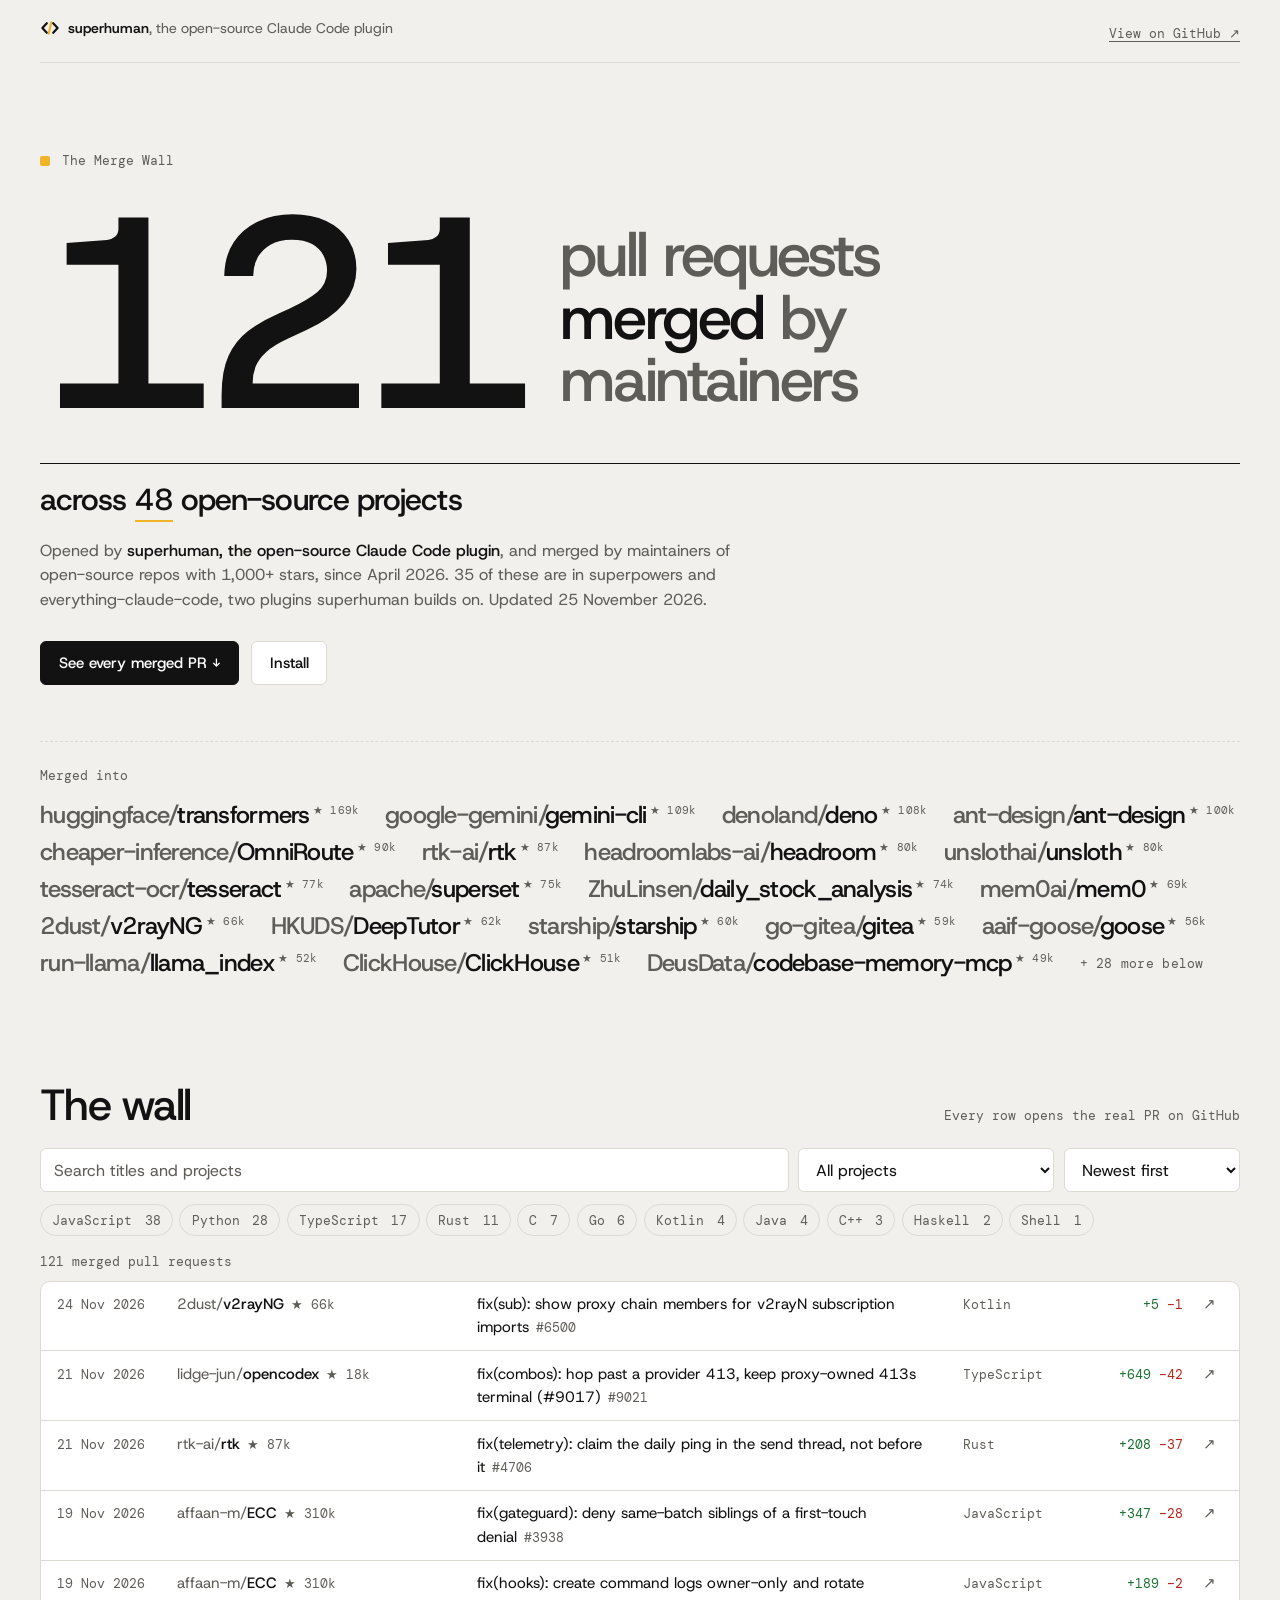
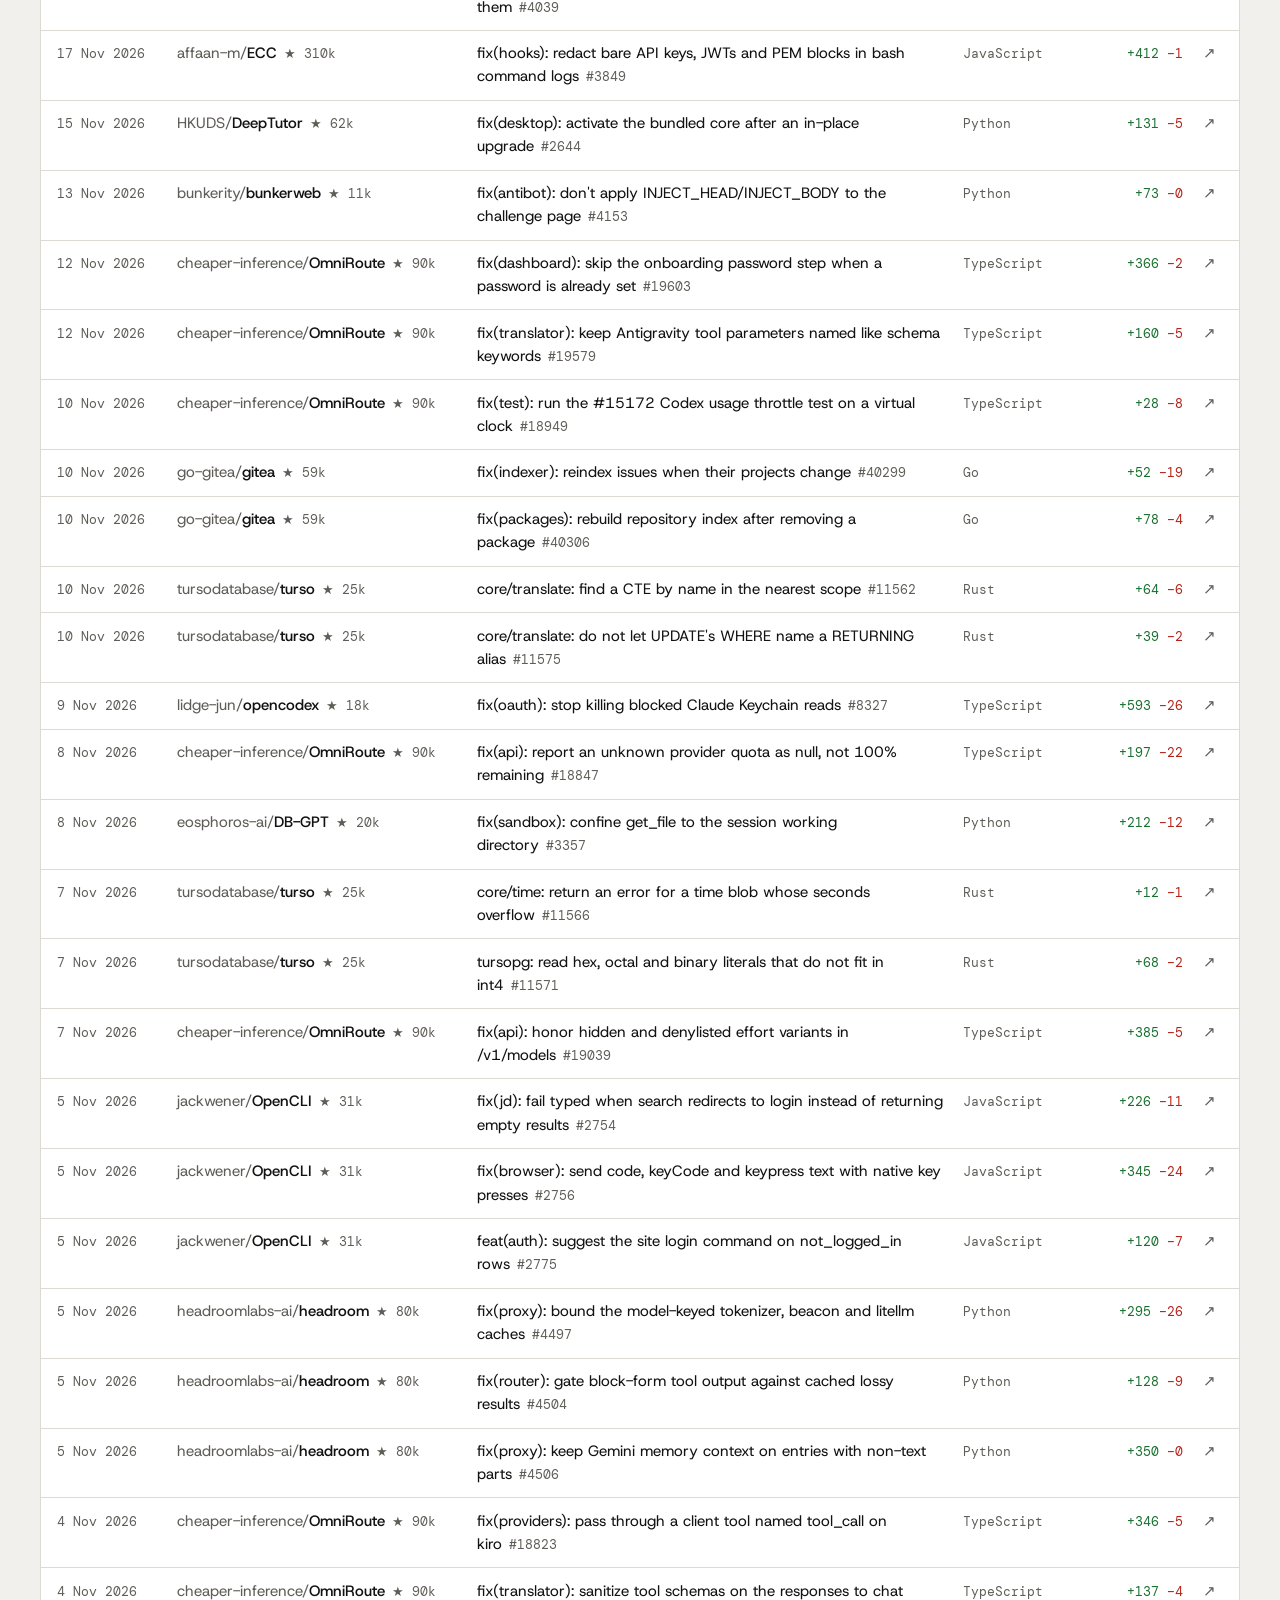
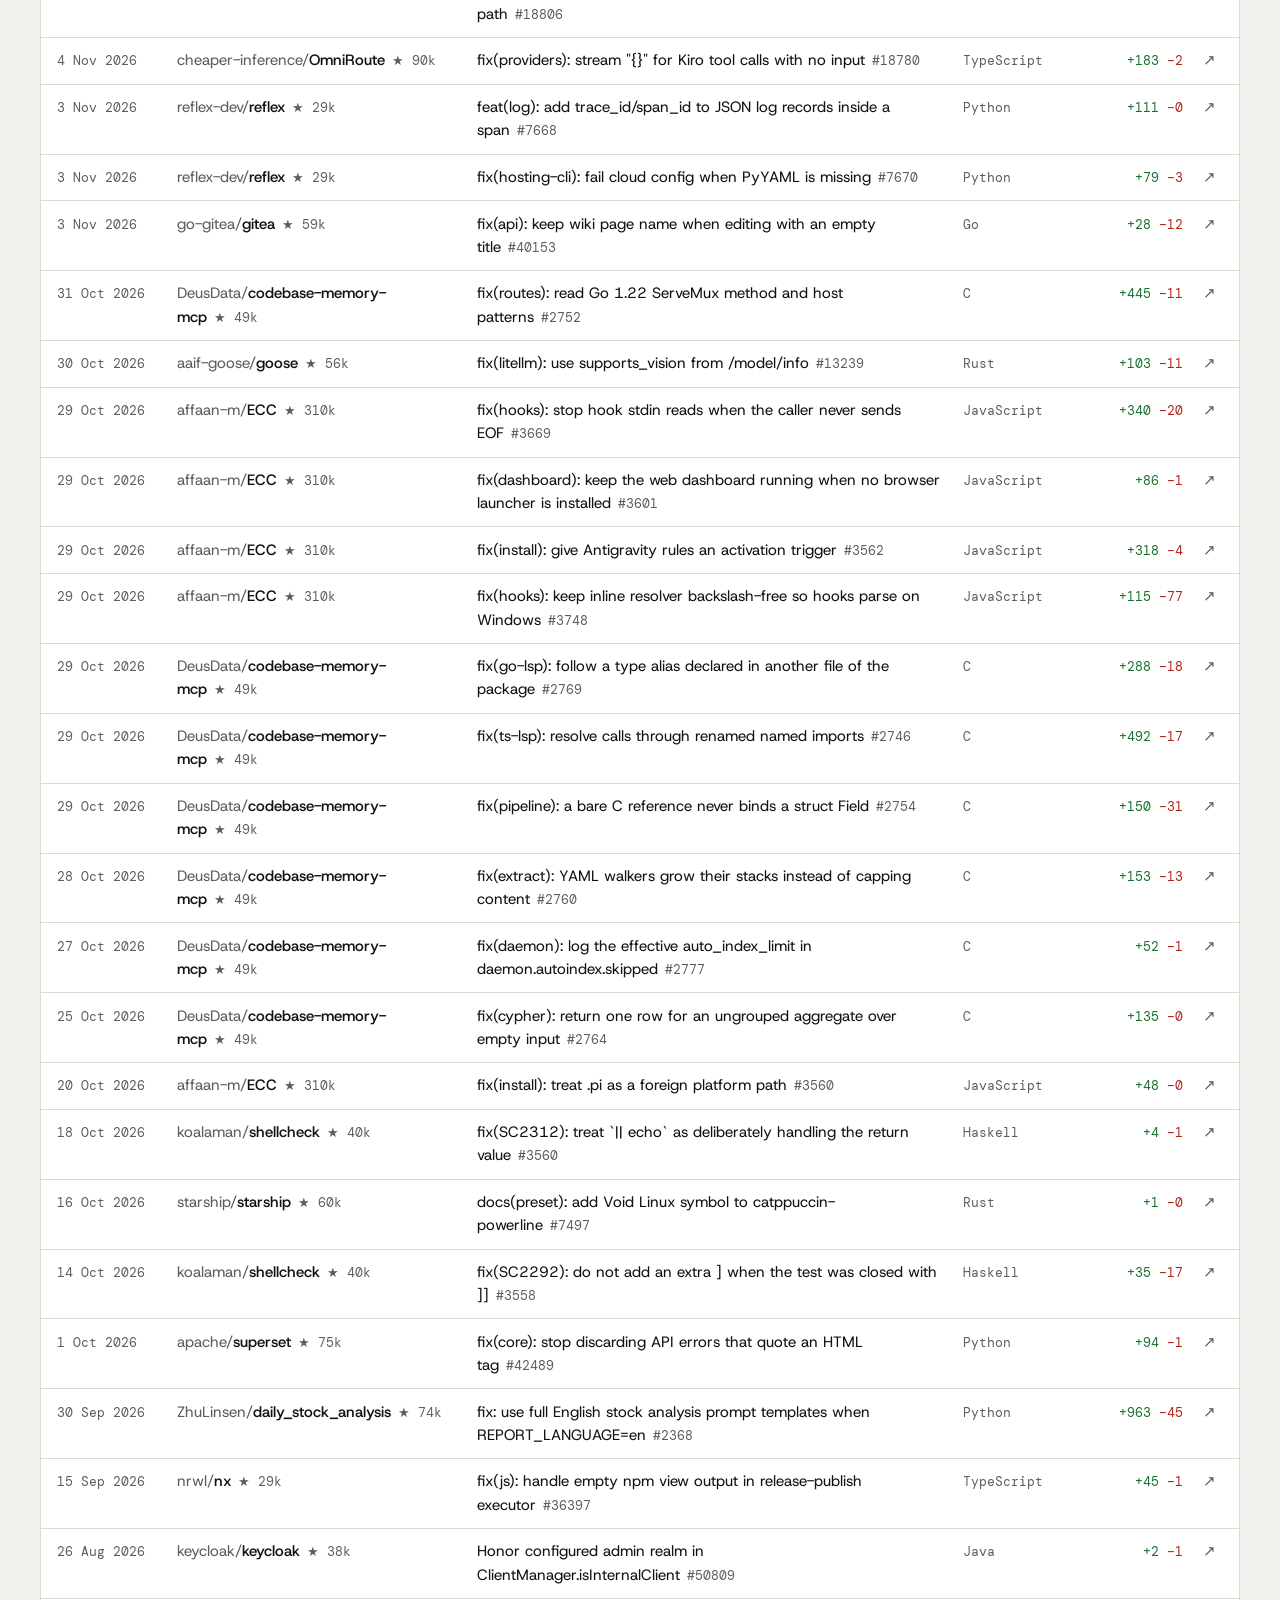
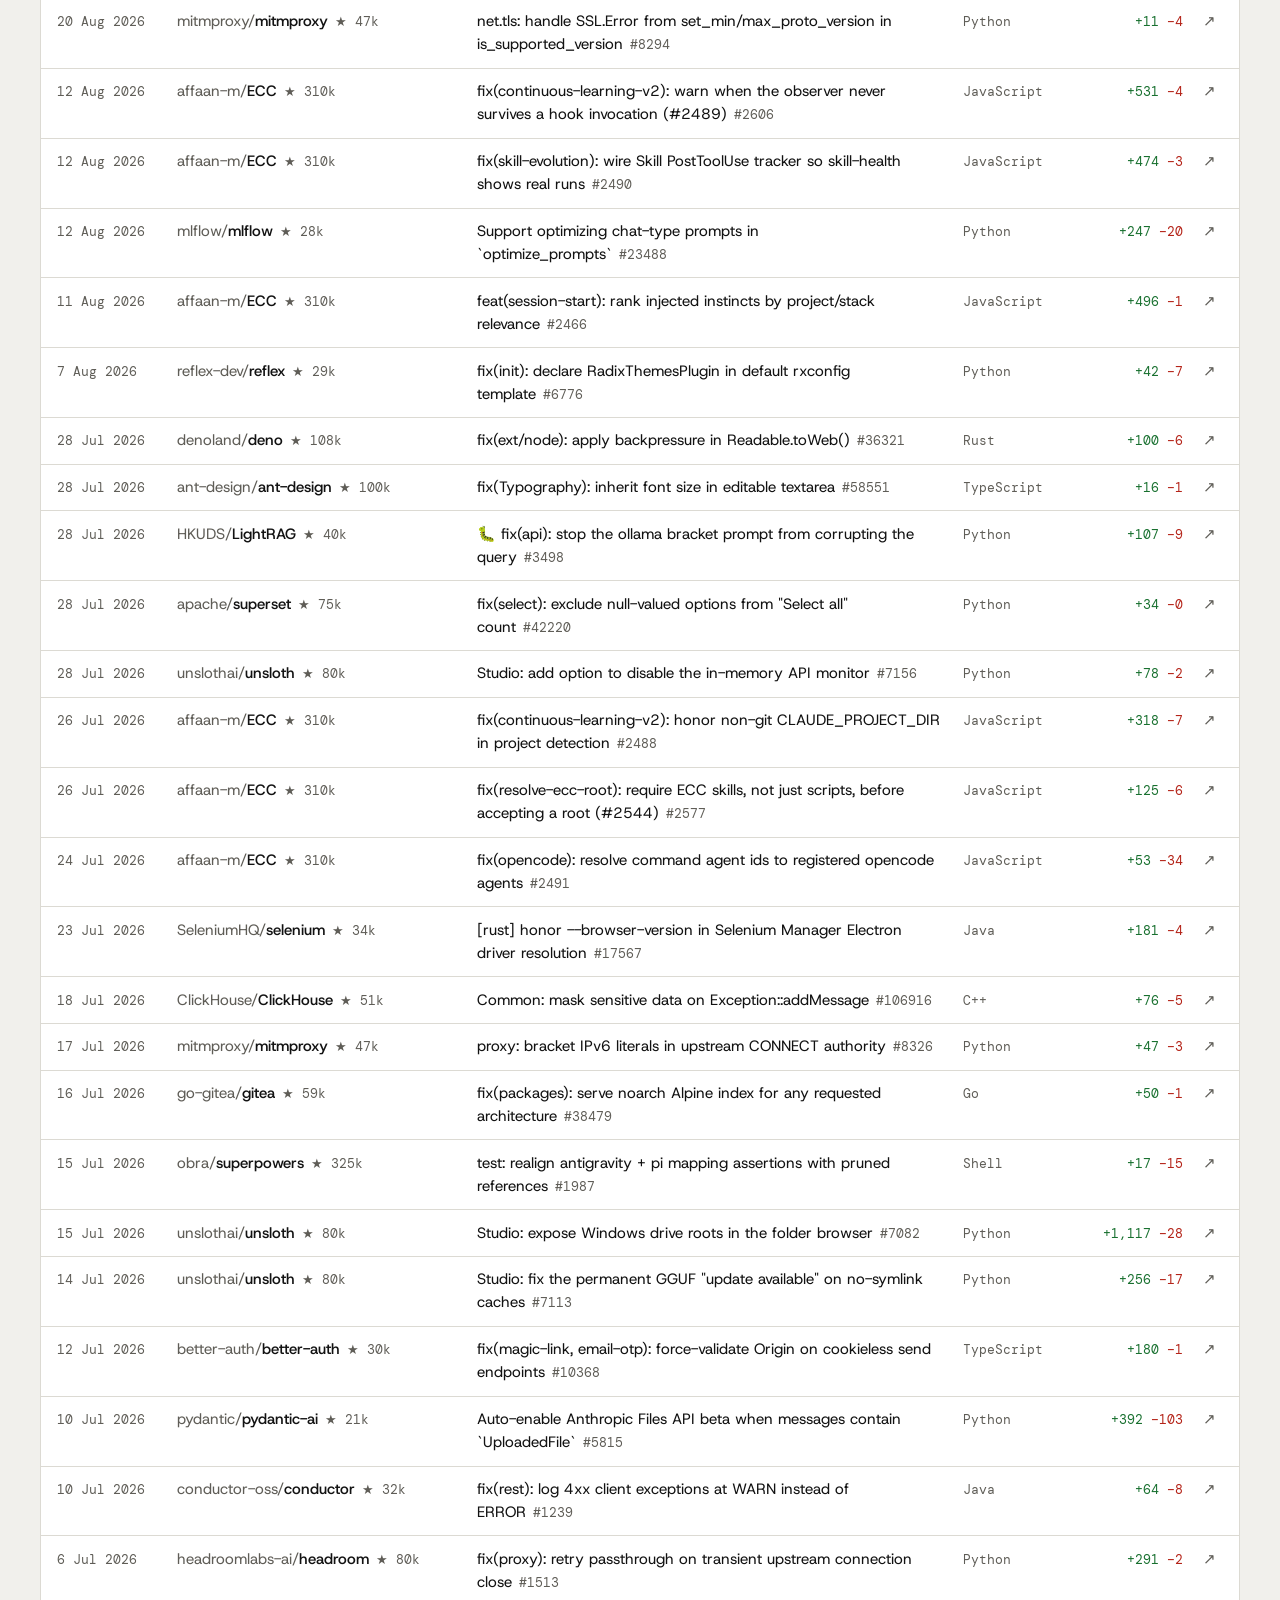
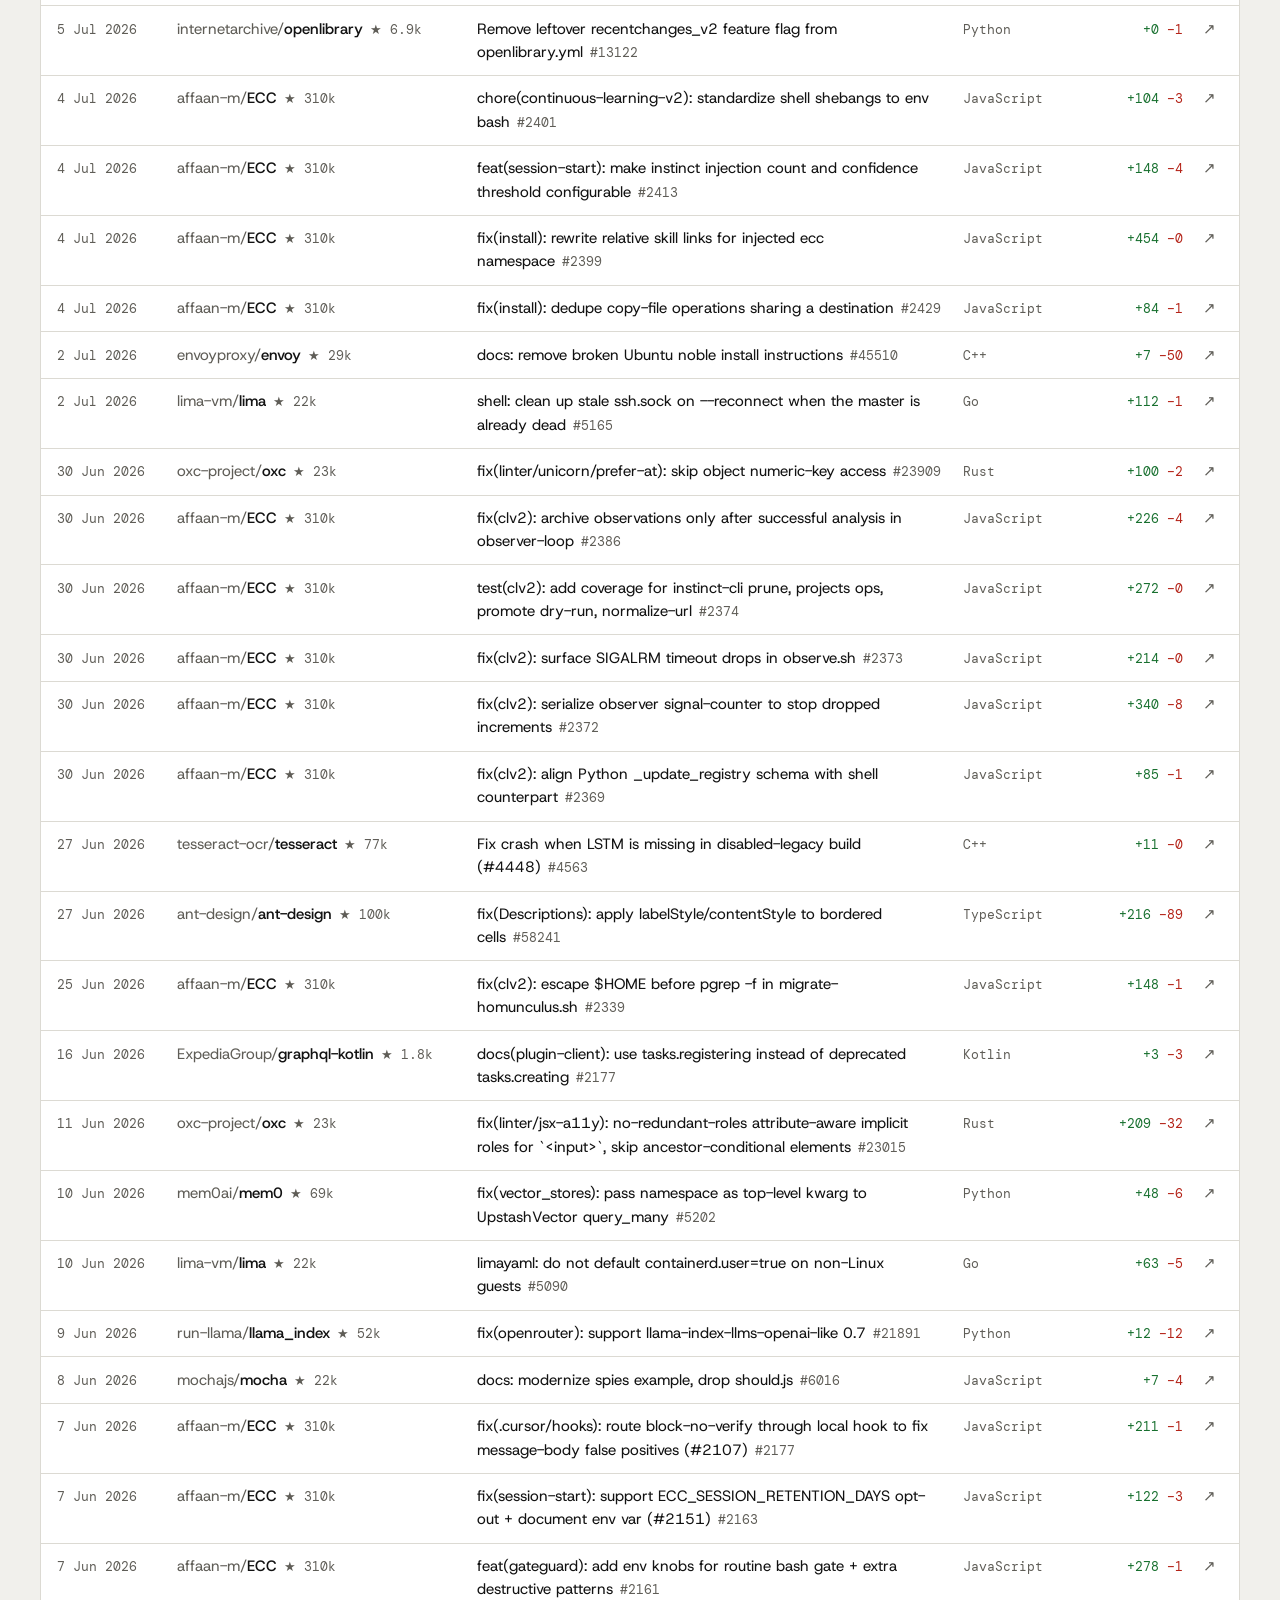
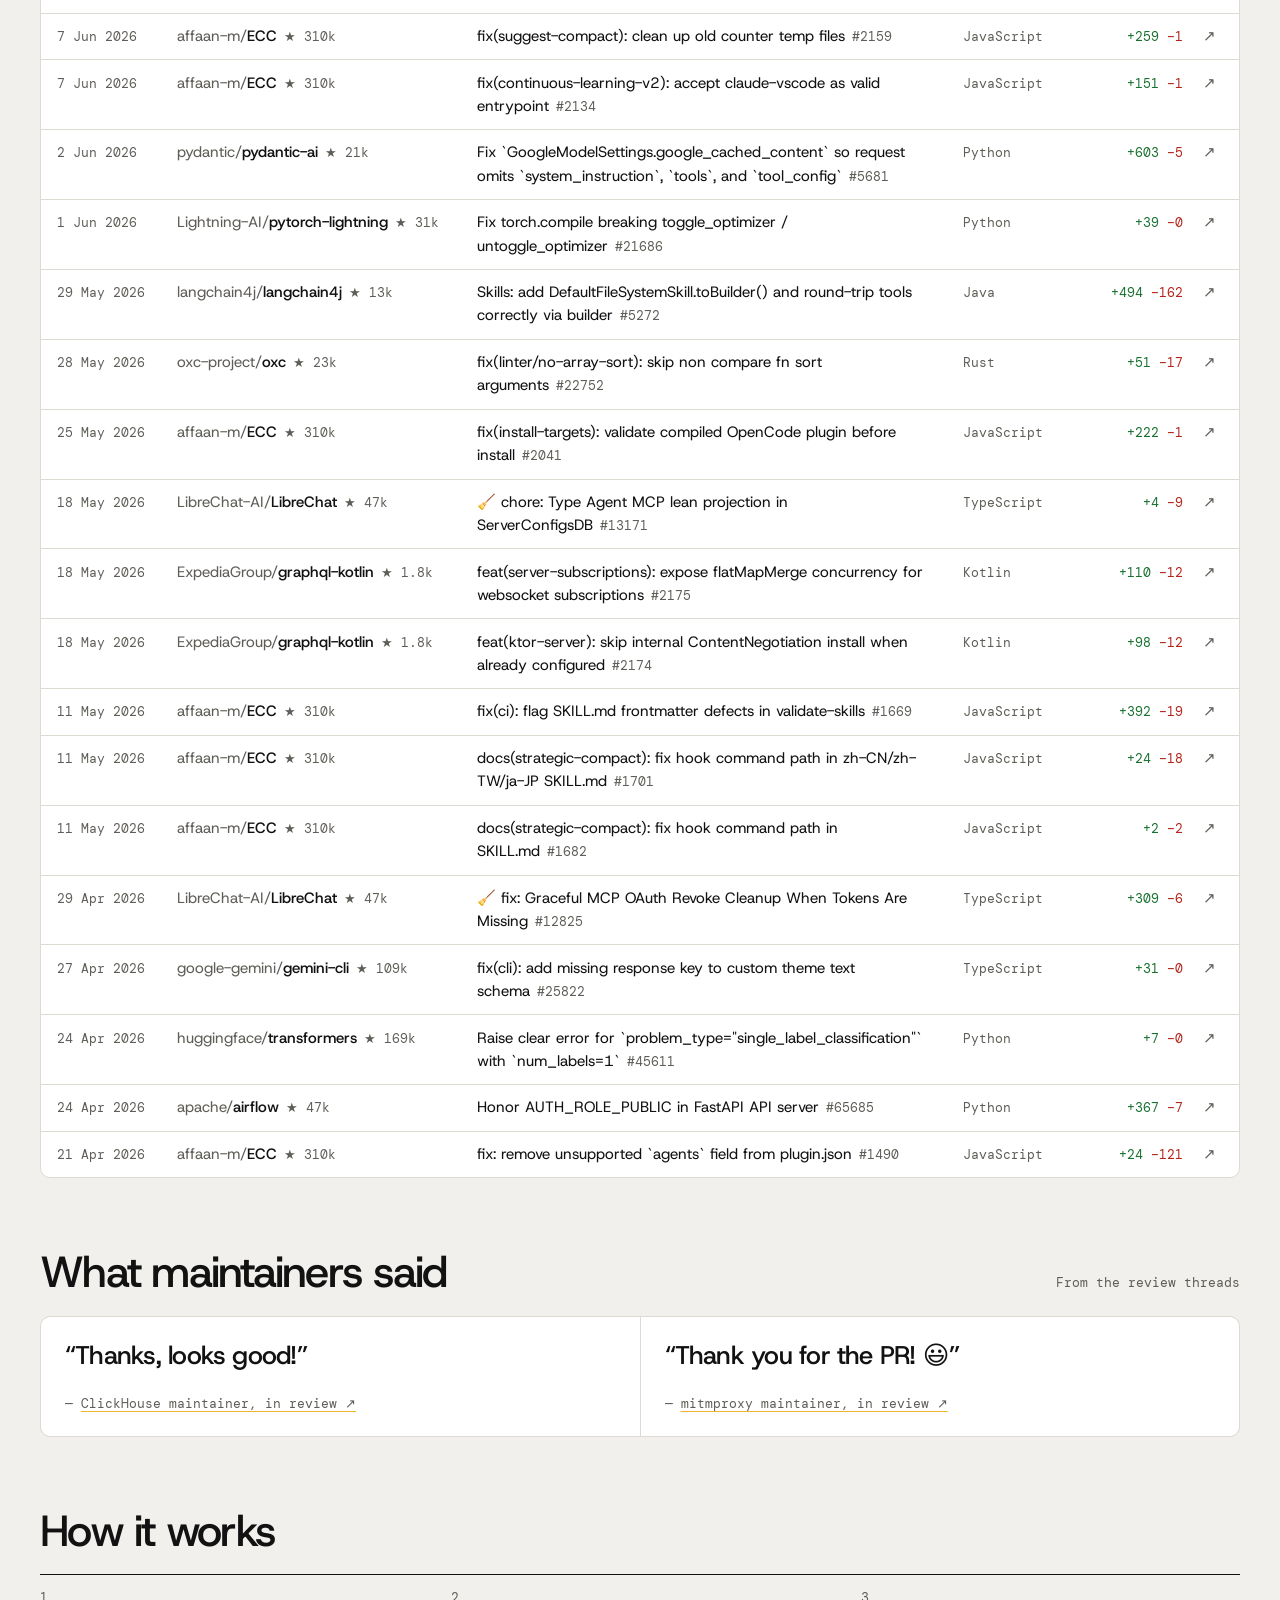
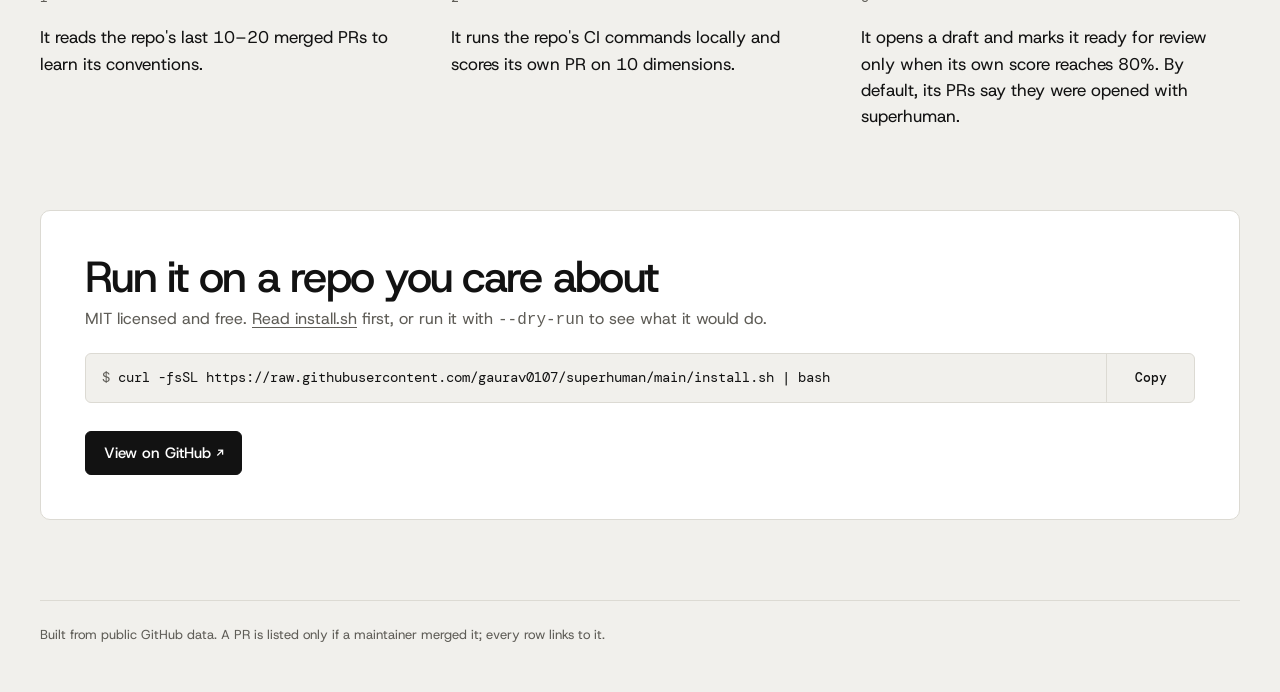
==== commit 4e05f0e1: "Fix every finding from the adversarial review Claims, checked against the plugin source and the publ" ====
--- a/merged/index.html
+++ b/merged/index.html
@@ -4,15 +4,21 @@
 <meta charset="utf-8">
 <meta name="viewport" content="width=device-width,initial-scale=1">
 <title>Merge Wall: pull requests merged by maintainers | superhuman, the open-source Claude Code plugin</title>
-<meta name="description" content="Every pull request opened by superhuman, the open-source Claude Code plugin, and merged by maintainers of major open-source projects. Each one links to the real PR on GitHub.">
+<meta name="description" content="Every pull request opened by superhuman, the open-source Claude Code plugin, and merged by maintainers of open-source projects with 1,000+ stars. Each one links to the real PR on GitHub.">
 <link rel="canonical" href="https://superhuman-oss.com/merged">
 <meta property="og:type" content="website">
 <meta property="og:url" content="https://superhuman-oss.com/merged">
 <meta property="og:title" content="Merge Wall: pull requests merged by maintainers">
-<meta property="og:description" content="Every pull request opened by superhuman, the open-source Claude Code plugin, and merged by maintainers of major open-source projects. Each one links to the real PR.">
+<meta property="og:description" content="Every pull request opened by superhuman, the open-source Claude Code plugin, and merged by maintainers of open-source projects with 1,000+ stars. Each one links to the real PR.">
 <meta property="og:image" content="https://superhuman-oss.com/merged/og.png">
 <meta property="og:image:width" content="1200">
 <meta property="og:image:height" content="630">
+<meta property="og:site_name" content="superhuman">
+<meta property="og:image:alt" content="The Merge Wall: pull requests opened by superhuman and merged by open-source maintainers.">
+<meta name="theme-color" content="#f1f0ec">
+<link rel="icon" type="image/svg+xml" href="/assets/favicon.svg">
+<link rel="apple-touch-icon" href="/assets/apple-touch-icon.png">
+<noscript><style>.ctl,.langs,.acts .btn[href="#wall"]{display:none}</style></noscript>
 <meta name="twitter:card" content="summary_large_image">
 <meta name="twitter:title" content="Merge Wall: pull requests merged by maintainers">
 <meta name="twitter:description" content="Opened by superhuman, the open-source Claude Code plugin. Merged by maintainers. Every claim links to the real PR.">
@@ -50,7 +56,7 @@
 .top{display:flex;gap:.5rem 1.5rem;justify-content:space-between;align-items:baseline;flex-wrap:wrap;padding-block:1.1rem;border-bottom:1px solid var(--rule);font-size:.875rem;color:var(--mut)}
 .top b{color:var(--ink);font-weight:600}
 .top a{font-family:var(--mono);font-size:.8125rem;white-space:nowrap}
-.top .home{display:inline-flex;align-items:center;gap:.5rem;font-family:var(--sans);font-size:.875rem;text-decoration:none}
+.top .home{display:inline-flex;align-items:center;gap:.5rem;font-family:var(--sans);font-size:.875rem;text-decoration:none;white-space:normal}
 .top .home svg{width:1.25rem;height:1.25rem;color:var(--ink)}
 
 /* hero */
@@ -87,19 +93,19 @@
 
 /* controls */
 .ctl{display:grid;grid-template-columns:minmax(0,1fr) minmax(0,16rem) minmax(0,11rem);gap:.6rem}
-.ctl input,.ctl select{width:100%;min-width:0;height:2.75rem;padding:0 .8rem;border:1px solid var(--rule);border-radius:6px;background:var(--card);color:var(--ink);font:400 .9375rem var(--sans)}
+.ctl input,.ctl select{width:100%;min-width:0;height:2.75rem;padding:0 .8rem;border:1px solid var(--rule);border-radius:6px;background:var(--card);color:var(--ink);font:400 1rem var(--sans)}
 .ctl input::placeholder{color:var(--mut);opacity:1}
 .ctl input:hover,.ctl select:hover{border-color:var(--mut)}
 .langs{display:flex;flex-wrap:wrap;gap:.4rem;margin-top:.75rem}
 .langs button{min-height:2rem;padding:0 .7rem;border:1px solid var(--rule);border-radius:99px;background:none;color:var(--mut);font:400 .8125rem var(--mono);cursor:pointer}
 .langs button:hover{border-color:var(--mut);color:var(--ink)}
 .langs button[aria-pressed=true]{background:var(--ink);border-color:var(--ink);color:var(--bg)}
-.langs i{font-style:normal;opacity:.7;margin-left:.35em}
+.langs i{font-style:normal;margin-left:.35em}
 #count{margin:1rem 0 .5rem}
 
 /* the ledger */
 .wall{list-style:none;margin:0;padding:0;border:1px solid var(--rule);border-radius:10px;background:var(--card);overflow:hidden}
-.row{position:relative;display:grid;grid-template-columns:6.25rem minmax(0,17.5rem) minmax(0,1fr) 5.75rem 6.75rem 1.25rem;gap:0 1.25rem;align-items:baseline;padding:.7rem 1rem;border-bottom:1px solid var(--rule);font-size:.9375rem;content-visibility:auto;contain-intrinsic-size:auto 3rem}
+.row{position:relative;display:grid;grid-template-columns:6.25rem minmax(0,17.5rem) minmax(0,1fr) 5.75rem 6.75rem 1.25rem;gap:0 1.25rem;align-items:baseline;padding:.7rem 1rem;border-bottom:1px solid var(--rule);font-size:.9375rem}
 .row:hover{background:var(--bg)}
 .row:last-child{border-bottom:0}
 .row>*{min-width:0}
@@ -144,7 +150,7 @@
 footer p{margin:0;padding-block:1.5rem 3rem;border-top:1px solid var(--rule);color:var(--mut);font-size:.8125rem}
 
 @media (max-width:60rem){
-  .row{grid-template-columns:minmax(0,1fr) auto;gap:.15rem .75rem;padding:.8rem .25rem}
+  .row{grid-template-columns:minmax(0,1fr) auto;gap:.15rem .75rem;padding:.8rem .75rem}
   .repo{grid-column:1/-1}
   .t{grid-column:1/-1;grid-row:2}
   .d{grid-row:3;grid-column:1}
@@ -176,7 +182,7 @@
 .og .sub{margin-top:30px;font-size:34px}
 .og .into{padding-block:18px 0}
 .og .into ul{flex-wrap:nowrap;font-size:28px}
-.og .into li:nth-child(n+5){display:none}
+.og .into li:nth-child(n+4){display:none}
 </style>
 </head>
 <body>
@@ -190,9 +196,9 @@
 <main class="wrap">
   <section class="hero">
     <p class="eyebrow">The Merge Wall</p>
-    <h1><span class="num" id="h-merged"></span><span class="txt">pull requests <em>merged</em> by maintainers</span></h1>
-    <p class="sub">across <b id="h-repos"></b> projects with <b id="h-stars"></b> combined GitHub stars</p>
-    <p class="def">Opened by <strong>superhuman, the open-source Claude Code plugin</strong>, and merged by maintainers of open-source repos with <span id="d-min"></span>+ stars, since <span id="d-since"></span>. Updated <time id="d-gen"></time>.</p>
+    <h1><span class="num" id="h-merged">121</span><span class="txt">pull requests <em>merged</em> by maintainers</span></h1>
+    <p class="sub">across <b id="h-repos">48</b> open-source projects</p>
+    <p class="def">Opened by <strong>superhuman, the open-source Claude Code plugin</strong>, and merged by maintainers of open-source repos with <span id="d-min">1,000</span>+ stars, since <span id="d-since">April 2026</span>. <span id="d-deps">35 of these are in superpowers and everything-claude-code, two plugins superhuman builds on.</span> Updated <time id="d-gen" datetime="2026-11-25">25 November 2026</time>.</p>
     <div class="acts">
       <a class="btn" href="#wall">See every merged PR ↓</a>
       <a class="btn ghost" href="#install">Install</a>
@@ -201,7 +207,7 @@
 
   <section class="into" aria-labelledby="into-h">
     <h2 class="mono" id="into-h" style="margin:0;font-weight:400">Merged into</h2>
-    <ul id="into"></ul>
+    <ul id="into"><li><a href="#wall" data-repo="huggingface/transformers"><span class="o">huggingface/</span>transformers<sup>★ 169k</sup></a></li><li><a href="#wall" data-repo="google-gemini/gemini-cli"><span class="o">google-gemini/</span>gemini-cli<sup>★ 109k</sup></a></li><li><a href="#wall" data-repo="denoland/deno"><span class="o">denoland/</span>deno<sup>★ 108k</sup></a></li><li><a href="#wall" data-repo="ant-design/ant-design"><span class="o">ant-design/</span>ant-design<sup>★ 100k</sup></a></li><li><a href="#wall" data-repo="cheaper-inference/OmniRoute"><span class="o">cheaper-inference/</span>OmniRoute<sup>★ 90k</sup></a></li><li><a href="#wall" data-repo="rtk-ai/rtk"><span class="o">rtk-ai/</span>rtk<sup>★ 87k</sup></a></li><li><a href="#wall" data-repo="headroomlabs-ai/headroom"><span class="o">headroomlabs-ai/</span>headroom<sup>★ 80k</sup></a></li><li><a href="#wall" data-repo="unslothai/unsloth"><span class="o">unslothai/</span>unsloth<sup>★ 80k</sup></a></li><li><a href="#wall" data-repo="tesseract-ocr/tesseract"><span class="o">tesseract-ocr/</span>tesseract<sup>★ 77k</sup></a></li><li><a href="#wall" data-repo="apache/superset"><span class="o">apache/</span>superset<sup>★ 75k</sup></a></li><li><a href="#wall" data-repo="ZhuLinsen/daily_stock_analysis"><span class="o">ZhuLinsen/</span>daily_stock_analysis<sup>★ 74k</sup></a></li><li><a href="#wall" data-repo="mem0ai/mem0"><span class="o">mem0ai/</span>mem0<sup>★ 69k</sup></a></li><li><a href="#wall" data-repo="2dust/v2rayNG"><span class="o">2dust/</span>v2rayNG<sup>★ 66k</sup></a></li><li><a href="#wall" data-repo="HKUDS/DeepTutor"><span class="o">HKUDS/</span>DeepTutor<sup>★ 62k</sup></a></li><li><a href="#wall" data-repo="starship/starship"><span class="o">starship/</span>starship<sup>★ 60k</sup></a></li><li><a href="#wall" data-repo="go-gitea/gitea"><span class="o">go-gitea/</span>gitea<sup>★ 59k</sup></a></li><li><a href="#wall" data-repo="aaif-goose/goose"><span class="o">aaif-goose/</span>goose<sup>★ 56k</sup></a></li><li><a href="#wall" data-repo="run-llama/llama_index"><span class="o">run-llama/</span>llama_index<sup>★ 52k</sup></a></li><li><a href="#wall" data-repo="ClickHouse/ClickHouse"><span class="o">ClickHouse/</span>ClickHouse<sup>★ 51k</sup></a></li><li><a href="#wall" data-repo="DeusData/codebase-memory-mcp"><span class="o">DeusData/</span>codebase-memory-mcp<sup>★ 49k</sup></a></li><li class="more">+ 28 more below</li></ul>
   </section>
 
   <section id="wall" aria-labelledby="wall-h">
@@ -212,8 +218,735 @@
       <select id="sort" aria-label="Sort"><option value="new">Newest first</option><option value="stars">Most repo stars</option></select>
     </div>
     <div class="langs" id="langs" role="group" aria-label="Filter by language"></div>
-    <p class="mono" id="count" aria-live="polite"></p>
-    <ol class="wall" id="rows"></ol>
+    <p class="mono" id="count" aria-live="polite">121 merged pull requests</p>
+    <noscript><p class="mono">Search and filters need JavaScript. Every row below still links to its pull request.</p></noscript>
+    <ol class="wall" id="rows"><li class="row">
+<time class="d" datetime="2026-11-24T08:28:29Z">24 Nov 2026</time>
+<span class="repo"><span class="o">2dust/</span>v2rayNG<small>★ 66k</small></span>
+<a class="t" href="https://github.com/2dust/v2rayNG/pull/6500" rel="noopener">fix(sub): show proxy chain members for v2rayN subscription imports<span class="pr">#6500</span></a>
+<span class="l">Kotlin</span>
+<span class="n"><span class="a">+5</span> <span class="x">−1</span></span>
+<span class="go" aria-hidden="true">↗</span></li><li class="row">
+<time class="d" datetime="2026-11-21T10:28:24Z">21 Nov 2026</time>
+<span class="repo"><span class="o">lidge-jun/</span>opencodex<small>★ 18k</small></span>
+<a class="t" href="https://github.com/lidge-jun/opencodex/pull/9021" rel="noopener">fix(combos): hop past a provider 413, keep proxy-owned 413s terminal (#9017)<span class="pr">#9021</span></a>
+<span class="l">TypeScript</span>
+<span class="n"><span class="a">+649</span> <span class="x">−42</span></span>
+<span class="go" aria-hidden="true">↗</span></li><li class="row">
+<time class="d" datetime="2026-11-21T00:34:54Z">21 Nov 2026</time>
+<span class="repo"><span class="o">rtk-ai/</span>rtk<small>★ 87k</small></span>
+<a class="t" href="https://github.com/rtk-ai/rtk/pull/4706" rel="noopener">fix(telemetry): claim the daily ping in the send thread, not before it<span class="pr">#4706</span></a>
+<span class="l">Rust</span>
+<span class="n"><span class="a">+208</span> <span class="x">−37</span></span>
+<span class="go" aria-hidden="true">↗</span></li><li class="row">
+<time class="d" datetime="2026-11-19T21:29:14Z">19 Nov 2026</time>
+<span class="repo"><span class="o">affaan-m/</span>ECC<small>★ 310k</small></span>
+<a class="t" href="https://github.com/affaan-m/ECC/pull/3938" rel="noopener">fix(gateguard): deny same-batch siblings of a first-touch denial<span class="pr">#3938</span></a>
+<span class="l">JavaScript</span>
+<span class="n"><span class="a">+347</span> <span class="x">−28</span></span>
+<span class="go" aria-hidden="true">↗</span></li><li class="row">
+<time class="d" datetime="2026-11-19T21:29:13Z">19 Nov 2026</time>
+<span class="repo"><span class="o">affaan-m/</span>ECC<small>★ 310k</small></span>
+<a class="t" href="https://github.com/affaan-m/ECC/pull/4039" rel="noopener">fix(hooks): create command logs owner-only and rotate them<span class="pr">#4039</span></a>
+<span class="l">JavaScript</span>
+<span class="n"><span class="a">+189</span> <span class="x">−2</span></span>
+<span class="go" aria-hidden="true">↗</span></li><li class="row">
+<time class="d" datetime="2026-11-17T05:43:09Z">17 Nov 2026</time>
+<span class="repo"><span class="o">affaan-m/</span>ECC<small>★ 310k</small></span>
+<a class="t" href="https://github.com/affaan-m/ECC/pull/3849" rel="noopener">fix(hooks): redact bare API keys, JWTs and PEM blocks in bash command logs<span class="pr">#3849</span></a>
+<span class="l">JavaScript</span>
+<span class="n"><span class="a">+412</span> <span class="x">−1</span></span>
+<span class="go" aria-hidden="true">↗</span></li><li class="row">
+<time class="d" datetime="2026-11-15T18:17:56Z">15 Nov 2026</time>
+<span class="repo"><span class="o">HKUDS/</span>DeepTutor<small>★ 62k</small></span>
+<a class="t" href="https://github.com/HKUDS/DeepTutor/pull/2644" rel="noopener">fix(desktop): activate the bundled core after an in-place upgrade<span class="pr">#2644</span></a>
+<span class="l">Python</span>
+<span class="n"><span class="a">+131</span> <span class="x">−5</span></span>
+<span class="go" aria-hidden="true">↗</span></li><li class="row">
+<time class="d" datetime="2026-11-13T14:40:02Z">13 Nov 2026</time>
+<span class="repo"><span class="o">bunkerity/</span>bunkerweb<small>★ 11k</small></span>
+<a class="t" href="https://github.com/bunkerity/bunkerweb/pull/4153" rel="noopener">fix(antibot): don&#x27;t apply INJECT_HEAD/INJECT_BODY to the challenge page<span class="pr">#4153</span></a>
+<span class="l">Python</span>
+<span class="n"><span class="a">+73</span> <span class="x">−0</span></span>
+<span class="go" aria-hidden="true">↗</span></li><li class="row">
+<time class="d" datetime="2026-11-12T02:17:46Z">12 Nov 2026</time>
+<span class="repo"><span class="o">cheaper-inference/</span>OmniRoute<small>★ 90k</small></span>
+<a class="t" href="https://github.com/cheaper-inference/OmniRoute/pull/19603" rel="noopener">fix(dashboard): skip the onboarding password step when a password is already set<span class="pr">#19603</span></a>
+<span class="l">TypeScript</span>
+<span class="n"><span class="a">+366</span> <span class="x">−2</span></span>
+<span class="go" aria-hidden="true">↗</span></li><li class="row">
+<time class="d" datetime="2026-11-12T01:52:55Z">12 Nov 2026</time>
+<span class="repo"><span class="o">cheaper-inference/</span>OmniRoute<small>★ 90k</small></span>
+<a class="t" href="https://github.com/cheaper-inference/OmniRoute/pull/19579" rel="noopener">fix(translator): keep Antigravity tool parameters named like schema keywords<span class="pr">#19579</span></a>
+<span class="l">TypeScript</span>
+<span class="n"><span class="a">+160</span> <span class="x">−5</span></span>
+<span class="go" aria-hidden="true">↗</span></li><li class="row">
+<time class="d" datetime="2026-11-10T20:05:19Z">10 Nov 2026</time>
+<span class="repo"><span class="o">cheaper-inference/</span>OmniRoute<small>★ 90k</small></span>
+<a class="t" href="https://github.com/cheaper-inference/OmniRoute/pull/18949" rel="noopener">fix(test): run the #15172 Codex usage throttle test on a virtual clock<span class="pr">#18949</span></a>
+<span class="l">TypeScript</span>
+<span class="n"><span class="a">+28</span> <span class="x">−8</span></span>
+<span class="go" aria-hidden="true">↗</span></li><li class="row">
+<time class="d" datetime="2026-11-10T19:40:33Z">10 Nov 2026</time>
+<span class="repo"><span class="o">go-gitea/</span>gitea<small>★ 59k</small></span>
+<a class="t" href="https://github.com/go-gitea/gitea/pull/40299" rel="noopener">fix(indexer): reindex issues when their projects change<span class="pr">#40299</span></a>
+<span class="l">Go</span>
+<span class="n"><span class="a">+52</span> <span class="x">−19</span></span>
+<span class="go" aria-hidden="true">↗</span></li><li class="row">
+<time class="d" datetime="2026-11-10T16:47:42Z">10 Nov 2026</time>
+<span class="repo"><span class="o">go-gitea/</span>gitea<small>★ 59k</small></span>
+<a class="t" href="https://github.com/go-gitea/gitea/pull/40306" rel="noopener">fix(packages): rebuild repository index after removing a package<span class="pr">#40306</span></a>
+<span class="l">Go</span>
+<span class="n"><span class="a">+78</span> <span class="x">−4</span></span>
+<span class="go" aria-hidden="true">↗</span></li><li class="row">
+<time class="d" datetime="2026-11-10T06:08:00Z">10 Nov 2026</time>
+<span class="repo"><span class="o">tursodatabase/</span>turso<small>★ 25k</small></span>
+<a class="t" href="https://github.com/tursodatabase/turso/pull/11562" rel="noopener">core/translate: find a CTE by name in the nearest scope<span class="pr">#11562</span></a>
+<span class="l">Rust</span>
+<span class="n"><span class="a">+64</span> <span class="x">−6</span></span>
+<span class="go" aria-hidden="true">↗</span></li><li class="row">
+<time class="d" datetime="2026-11-10T06:04:43Z">10 Nov 2026</time>
+<span class="repo"><span class="o">tursodatabase/</span>turso<small>★ 25k</small></span>
+<a class="t" href="https://github.com/tursodatabase/turso/pull/11575" rel="noopener">core/translate: do not let UPDATE&#x27;s WHERE name a RETURNING alias<span class="pr">#11575</span></a>
+<span class="l">Rust</span>
+<span class="n"><span class="a">+39</span> <span class="x">−2</span></span>
+<span class="go" aria-hidden="true">↗</span></li><li class="row">
+<time class="d" datetime="2026-11-09T03:03:57Z">9 Nov 2026</time>
+<span class="repo"><span class="o">lidge-jun/</span>opencodex<small>★ 18k</small></span>
+<a class="t" href="https://github.com/lidge-jun/opencodex/pull/8327" rel="noopener">fix(oauth): stop killing blocked Claude Keychain reads<span class="pr">#8327</span></a>
+<span class="l">TypeScript</span>
+<span class="n"><span class="a">+593</span> <span class="x">−26</span></span>
+<span class="go" aria-hidden="true">↗</span></li><li class="row">
+<time class="d" datetime="2026-11-08T23:04:50Z">8 Nov 2026</time>
+<span class="repo"><span class="o">cheaper-inference/</span>OmniRoute<small>★ 90k</small></span>
+<a class="t" href="https://github.com/cheaper-inference/OmniRoute/pull/18847" rel="noopener">fix(api): report an unknown provider quota as null, not 100% remaining<span class="pr">#18847</span></a>
+<span class="l">TypeScript</span>
+<span class="n"><span class="a">+197</span> <span class="x">−22</span></span>
+<span class="go" aria-hidden="true">↗</span></li><li class="row">
+<time class="d" datetime="2026-11-08T13:24:03Z">8 Nov 2026</time>
+<span class="repo"><span class="o">eosphoros-ai/</span>DB-GPT<small>★ 20k</small></span>
+<a class="t" href="https://github.com/eosphoros-ai/DB-GPT/pull/3357" rel="noopener">fix(sandbox): confine get_file to the session working directory<span class="pr">#3357</span></a>
+<span class="l">Python</span>
+<span class="n"><span class="a">+212</span> <span class="x">−12</span></span>
+<span class="go" aria-hidden="true">↗</span></li><li class="row">
+<time class="d" datetime="2026-11-07T17:21:28Z">7 Nov 2026</time>
+<span class="repo"><span class="o">tursodatabase/</span>turso<small>★ 25k</small></span>
+<a class="t" href="https://github.com/tursodatabase/turso/pull/11566" rel="noopener">core/time: return an error for a time blob whose seconds overflow<span class="pr">#11566</span></a>
+<span class="l">Rust</span>
+<span class="n"><span class="a">+12</span> <span class="x">−1</span></span>
+<span class="go" aria-hidden="true">↗</span></li><li class="row">
+<time class="d" datetime="2026-11-07T17:21:12Z">7 Nov 2026</time>
+<span class="repo"><span class="o">tursodatabase/</span>turso<small>★ 25k</small></span>
+<a class="t" href="https://github.com/tursodatabase/turso/pull/11571" rel="noopener">tursopg: read hex, octal and binary literals that do not fit in int4<span class="pr">#11571</span></a>
+<span class="l">Rust</span>
+<span class="n"><span class="a">+68</span> <span class="x">−2</span></span>
+<span class="go" aria-hidden="true">↗</span></li><li class="row">
+<time class="d" datetime="2026-11-07T05:42:30Z">7 Nov 2026</time>
+<span class="repo"><span class="o">cheaper-inference/</span>OmniRoute<small>★ 90k</small></span>
+<a class="t" href="https://github.com/cheaper-inference/OmniRoute/pull/19039" rel="noopener">fix(api): honor hidden and denylisted effort variants in /v1/models<span class="pr">#19039</span></a>
+<span class="l">TypeScript</span>
+<span class="n"><span class="a">+385</span> <span class="x">−5</span></span>
+<span class="go" aria-hidden="true">↗</span></li><li class="row">
+<time class="d" datetime="2026-11-05T17:52:41Z">5 Nov 2026</time>
+<span class="repo"><span class="o">jackwener/</span>OpenCLI<small>★ 31k</small></span>
+<a class="t" href="https://github.com/jackwener/OpenCLI/pull/2754" rel="noopener">fix(jd): fail typed when search redirects to login instead of returning empty results<span class="pr">#2754</span></a>
+<span class="l">JavaScript</span>
+<span class="n"><span class="a">+226</span> <span class="x">−11</span></span>
+<span class="go" aria-hidden="true">↗</span></li><li class="row">
+<time class="d" datetime="2026-11-05T17:52:30Z">5 Nov 2026</time>
+<span class="repo"><span class="o">jackwener/</span>OpenCLI<small>★ 31k</small></span>
+<a class="t" href="https://github.com/jackwener/OpenCLI/pull/2756" rel="noopener">fix(browser): send code, keyCode and keypress text with native key presses<span class="pr">#2756</span></a>
+<span class="l">JavaScript</span>
+<span class="n"><span class="a">+345</span> <span class="x">−24</span></span>
+<span class="go" aria-hidden="true">↗</span></li><li class="row">
+<time class="d" datetime="2026-11-05T17:40:49Z">5 Nov 2026</time>
+<span class="repo"><span class="o">jackwener/</span>OpenCLI<small>★ 31k</small></span>
+<a class="t" href="https://github.com/jackwener/OpenCLI/pull/2775" rel="noopener">feat(auth): suggest the site login command on not_logged_in rows<span class="pr">#2775</span></a>
+<span class="l">JavaScript</span>
+<span class="n"><span class="a">+120</span> <span class="x">−7</span></span>
+<span class="go" aria-hidden="true">↗</span></li><li class="row">
+<time class="d" datetime="2026-11-05T16:43:26Z">5 Nov 2026</time>
+<span class="repo"><span class="o">headroomlabs-ai/</span>headroom<small>★ 80k</small></span>
+<a class="t" href="https://github.com/headroomlabs-ai/headroom/pull/4497" rel="noopener">fix(proxy): bound the model-keyed tokenizer, beacon and litellm caches<span class="pr">#4497</span></a>
+<span class="l">Python</span>
+<span class="n"><span class="a">+295</span> <span class="x">−26</span></span>
+<span class="go" aria-hidden="true">↗</span></li><li class="row">
+<time class="d" datetime="2026-11-05T05:21:19Z">5 Nov 2026</time>
+<span class="repo"><span class="o">headroomlabs-ai/</span>headroom<small>★ 80k</small></span>
+<a class="t" href="https://github.com/headroomlabs-ai/headroom/pull/4504" rel="noopener">fix(router): gate block-form tool output against cached lossy results<span class="pr">#4504</span></a>
+<span class="l">Python</span>
+<span class="n"><span class="a">+128</span> <span class="x">−9</span></span>
+<span class="go" aria-hidden="true">↗</span></li><li class="row">
+<time class="d" datetime="2026-11-05T04:55:30Z">5 Nov 2026</time>
+<span class="repo"><span class="o">headroomlabs-ai/</span>headroom<small>★ 80k</small></span>
+<a class="t" href="https://github.com/headroomlabs-ai/headroom/pull/4506" rel="noopener">fix(proxy): keep Gemini memory context on entries with non-text parts<span class="pr">#4506</span></a>
+<span class="l">Python</span>
+<span class="n"><span class="a">+350</span> <span class="x">−0</span></span>
+<span class="go" aria-hidden="true">↗</span></li><li class="row">
+<time class="d" datetime="2026-11-04T08:02:03Z">4 Nov 2026</time>
+<span class="repo"><span class="o">cheaper-inference/</span>OmniRoute<small>★ 90k</small></span>
+<a class="t" href="https://github.com/cheaper-inference/OmniRoute/pull/18823" rel="noopener">fix(providers): pass through a client tool named tool_call on kiro<span class="pr">#18823</span></a>
+<span class="l">TypeScript</span>
+<span class="n"><span class="a">+346</span> <span class="x">−5</span></span>
+<span class="go" aria-hidden="true">↗</span></li><li class="row">
+<time class="d" datetime="2026-11-04T08:00:42Z">4 Nov 2026</time>
+<span class="repo"><span class="o">cheaper-inference/</span>OmniRoute<small>★ 90k</small></span>
+<a class="t" href="https://github.com/cheaper-inference/OmniRoute/pull/18806" rel="noopener">fix(translator): sanitize tool schemas on the responses to chat path<span class="pr">#18806</span></a>
+<span class="l">TypeScript</span>
+<span class="n"><span class="a">+137</span> <span class="x">−4</span></span>
+<span class="go" aria-hidden="true">↗</span></li><li class="row">
+<time class="d" datetime="2026-11-04T07:59:38Z">4 Nov 2026</time>
+<span class="repo"><span class="o">cheaper-inference/</span>OmniRoute<small>★ 90k</small></span>
+<a class="t" href="https://github.com/cheaper-inference/OmniRoute/pull/18780" rel="noopener">fix(providers): stream &quot;{}&quot; for Kiro tool calls with no input<span class="pr">#18780</span></a>
+<span class="l">TypeScript</span>
+<span class="n"><span class="a">+183</span> <span class="x">−2</span></span>
+<span class="go" aria-hidden="true">↗</span></li><li class="row">
+<time class="d" datetime="2026-11-03T18:34:32Z">3 Nov 2026</time>
+<span class="repo"><span class="o">reflex-dev/</span>reflex<small>★ 29k</small></span>
+<a class="t" href="https://github.com/reflex-dev/reflex/pull/7668" rel="noopener">feat(log): add trace_id/span_id to JSON log records inside a span<span class="pr">#7668</span></a>
+<span class="l">Python</span>
+<span class="n"><span class="a">+111</span> <span class="x">−0</span></span>
+<span class="go" aria-hidden="true">↗</span></li><li class="row">
+<time class="d" datetime="2026-11-03T18:20:00Z">3 Nov 2026</time>
+<span class="repo"><span class="o">reflex-dev/</span>reflex<small>★ 29k</small></span>
+<a class="t" href="https://github.com/reflex-dev/reflex/pull/7670" rel="noopener">fix(hosting-cli): fail cloud config when PyYAML is missing<span class="pr">#7670</span></a>
+<span class="l">Python</span>
+<span class="n"><span class="a">+79</span> <span class="x">−3</span></span>
+<span class="go" aria-hidden="true">↗</span></li><li class="row">
+<time class="d" datetime="2026-11-03T16:42:47Z">3 Nov 2026</time>
+<span class="repo"><span class="o">go-gitea/</span>gitea<small>★ 59k</small></span>
+<a class="t" href="https://github.com/go-gitea/gitea/pull/40153" rel="noopener">fix(api): keep wiki page name when editing with an empty title<span class="pr">#40153</span></a>
+<span class="l">Go</span>
+<span class="n"><span class="a">+28</span> <span class="x">−12</span></span>
+<span class="go" aria-hidden="true">↗</span></li><li class="row">
+<time class="d" datetime="2026-10-31T12:53:36Z">31 Oct 2026</time>
+<span class="repo"><span class="o">DeusData/</span>codebase-memory-mcp<small>★ 49k</small></span>
+<a class="t" href="https://github.com/DeusData/codebase-memory-mcp/pull/2752" rel="noopener">fix(routes): read Go 1.22 ServeMux method and host patterns<span class="pr">#2752</span></a>
+<span class="l">C</span>
+<span class="n"><span class="a">+445</span> <span class="x">−11</span></span>
+<span class="go" aria-hidden="true">↗</span></li><li class="row">
+<time class="d" datetime="2026-10-30T08:48:25Z">30 Oct 2026</time>
+<span class="repo"><span class="o">aaif-goose/</span>goose<small>★ 56k</small></span>
+<a class="t" href="https://github.com/aaif-goose/goose/pull/13239" rel="noopener">fix(litellm): use supports_vision from /model/info<span class="pr">#13239</span></a>
+<span class="l">Rust</span>
+<span class="n"><span class="a">+103</span> <span class="x">−11</span></span>
+<span class="go" aria-hidden="true">↗</span></li><li class="row">
+<time class="d" datetime="2026-10-29T23:23:53Z">29 Oct 2026</time>
+<span class="repo"><span class="o">affaan-m/</span>ECC<small>★ 310k</small></span>
+<a class="t" href="https://github.com/affaan-m/ECC/pull/3669" rel="noopener">fix(hooks): stop hook stdin reads when the caller never sends EOF<span class="pr">#3669</span></a>
+<span class="l">JavaScript</span>
+<span class="n"><span class="a">+340</span> <span class="x">−20</span></span>
+<span class="go" aria-hidden="true">↗</span></li><li class="row">
+<time class="d" datetime="2026-10-29T23:23:53Z">29 Oct 2026</time>
+<span class="repo"><span class="o">affaan-m/</span>ECC<small>★ 310k</small></span>
+<a class="t" href="https://github.com/affaan-m/ECC/pull/3601" rel="noopener">fix(dashboard): keep the web dashboard running when no browser launcher is installed<span class="pr">#3601</span></a>
+<span class="l">JavaScript</span>
+<span class="n"><span class="a">+86</span> <span class="x">−1</span></span>
+<span class="go" aria-hidden="true">↗</span></li><li class="row">
+<time class="d" datetime="2026-10-29T23:23:53Z">29 Oct 2026</time>
+<span class="repo"><span class="o">affaan-m/</span>ECC<small>★ 310k</small></span>
+<a class="t" href="https://github.com/affaan-m/ECC/pull/3562" rel="noopener">fix(install): give Antigravity rules an activation trigger<span class="pr">#3562</span></a>
+<span class="l">JavaScript</span>
+<span class="n"><span class="a">+318</span> <span class="x">−4</span></span>
+<span class="go" aria-hidden="true">↗</span></li><li class="row">
+<time class="d" datetime="2026-10-29T23:23:52Z">29 Oct 2026</time>
+<span class="repo"><span class="o">affaan-m/</span>ECC<small>★ 310k</small></span>
+<a class="t" href="https://github.com/affaan-m/ECC/pull/3748" rel="noopener">fix(hooks): keep inline resolver backslash-free so hooks parse on Windows<span class="pr">#3748</span></a>
+<span class="l">JavaScript</span>
+<span class="n"><span class="a">+115</span> <span class="x">−77</span></span>
+<span class="go" aria-hidden="true">↗</span></li><li class="row">
+<time class="d" datetime="2026-10-29T01:32:35Z">29 Oct 2026</time>
+<span class="repo"><span class="o">DeusData/</span>codebase-memory-mcp<small>★ 49k</small></span>
+<a class="t" href="https://github.com/DeusData/codebase-memory-mcp/pull/2769" rel="noopener">fix(go-lsp): follow a type alias declared in another file of the package<span class="pr">#2769</span></a>
+<span class="l">C</span>
+<span class="n"><span class="a">+288</span> <span class="x">−18</span></span>
+<span class="go" aria-hidden="true">↗</span></li><li class="row">
+<time class="d" datetime="2026-10-29T00:33:13Z">29 Oct 2026</time>
+<span class="repo"><span class="o">DeusData/</span>codebase-memory-mcp<small>★ 49k</small></span>
+<a class="t" href="https://github.com/DeusData/codebase-memory-mcp/pull/2746" rel="noopener">fix(ts-lsp): resolve calls through renamed named imports<span class="pr">#2746</span></a>
+<span class="l">C</span>
+<span class="n"><span class="a">+492</span> <span class="x">−17</span></span>
+<span class="go" aria-hidden="true">↗</span></li><li class="row">
+<time class="d" datetime="2026-10-29T00:07:59Z">29 Oct 2026</time>
+<span class="repo"><span class="o">DeusData/</span>codebase-memory-mcp<small>★ 49k</small></span>
+<a class="t" href="https://github.com/DeusData/codebase-memory-mcp/pull/2754" rel="noopener">fix(pipeline): a bare C reference never binds a struct Field<span class="pr">#2754</span></a>
+<span class="l">C</span>
+<span class="n"><span class="a">+150</span> <span class="x">−31</span></span>
+<span class="go" aria-hidden="true">↗</span></li><li class="row">
+<time class="d" datetime="2026-10-28T17:08:26Z">28 Oct 2026</time>
+<span class="repo"><span class="o">DeusData/</span>codebase-memory-mcp<small>★ 49k</small></span>
+<a class="t" href="https://github.com/DeusData/codebase-memory-mcp/pull/2760" rel="noopener">fix(extract): YAML walkers grow their stacks instead of capping content<span class="pr">#2760</span></a>
+<span class="l">C</span>
+<span class="n"><span class="a">+153</span> <span class="x">−13</span></span>
+<span class="go" aria-hidden="true">↗</span></li><li class="row">
+<time class="d" datetime="2026-10-27T18:12:24Z">27 Oct 2026</time>
+<span class="repo"><span class="o">DeusData/</span>codebase-memory-mcp<small>★ 49k</small></span>
+<a class="t" href="https://github.com/DeusData/codebase-memory-mcp/pull/2777" rel="noopener">fix(daemon): log the effective auto_index_limit in daemon.autoindex.skipped<span class="pr">#2777</span></a>
+<span class="l">C</span>
+<span class="n"><span class="a">+52</span> <span class="x">−1</span></span>
+<span class="go" aria-hidden="true">↗</span></li><li class="row">
+<time class="d" datetime="2026-10-25T23:45:45Z">25 Oct 2026</time>
+<span class="repo"><span class="o">DeusData/</span>codebase-memory-mcp<small>★ 49k</small></span>
+<a class="t" href="https://github.com/DeusData/codebase-memory-mcp/pull/2764" rel="noopener">fix(cypher): return one row for an ungrouped aggregate over empty input<span class="pr">#2764</span></a>
+<span class="l">C</span>
+<span class="n"><span class="a">+135</span> <span class="x">−0</span></span>
+<span class="go" aria-hidden="true">↗</span></li><li class="row">
+<time class="d" datetime="2026-10-20T19:37:53Z">20 Oct 2026</time>
+<span class="repo"><span class="o">affaan-m/</span>ECC<small>★ 310k</small></span>
+<a class="t" href="https://github.com/affaan-m/ECC/pull/3560" rel="noopener">fix(install): treat .pi as a foreign platform path<span class="pr">#3560</span></a>
+<span class="l">JavaScript</span>
+<span class="n"><span class="a">+48</span> <span class="x">−0</span></span>
+<span class="go" aria-hidden="true">↗</span></li><li class="row">
+<time class="d" datetime="2026-10-18T01:01:29Z">18 Oct 2026</time>
+<span class="repo"><span class="o">koalaman/</span>shellcheck<small>★ 40k</small></span>
+<a class="t" href="https://github.com/koalaman/shellcheck/pull/3560" rel="noopener">fix(SC2312): treat `|| echo` as deliberately handling the return value<span class="pr">#3560</span></a>
+<span class="l">Haskell</span>
+<span class="n"><span class="a">+4</span> <span class="x">−1</span></span>
+<span class="go" aria-hidden="true">↗</span></li><li class="row">
+<time class="d" datetime="2026-10-16T19:39:35Z">16 Oct 2026</time>
+<span class="repo"><span class="o">starship/</span>starship<small>★ 60k</small></span>
+<a class="t" href="https://github.com/starship/starship/pull/7497" rel="noopener">docs(preset): add Void Linux symbol to catppuccin-powerline<span class="pr">#7497</span></a>
+<span class="l">Rust</span>
+<span class="n"><span class="a">+1</span> <span class="x">−0</span></span>
+<span class="go" aria-hidden="true">↗</span></li><li class="row">
+<time class="d" datetime="2026-10-14T02:12:17Z">14 Oct 2026</time>
+<span class="repo"><span class="o">koalaman/</span>shellcheck<small>★ 40k</small></span>
+<a class="t" href="https://github.com/koalaman/shellcheck/pull/3558" rel="noopener">fix(SC2292): do not add an extra ] when the test was closed with ]]<span class="pr">#3558</span></a>
+<span class="l">Haskell</span>
+<span class="n"><span class="a">+35</span> <span class="x">−17</span></span>
+<span class="go" aria-hidden="true">↗</span></li><li class="row">
+<time class="d" datetime="2026-10-01T00:03:04Z">1 Oct 2026</time>
+<span class="repo"><span class="o">apache/</span>superset<small>★ 75k</small></span>
+<a class="t" href="https://github.com/apache/superset/pull/42489" rel="noopener">fix(core): stop discarding API errors that quote an HTML tag<span class="pr">#42489</span></a>
+<span class="l">Python</span>
+<span class="n"><span class="a">+94</span> <span class="x">−1</span></span>
+<span class="go" aria-hidden="true">↗</span></li><li class="row">
+<time class="d" datetime="2026-09-30T14:31:32Z">30 Sep 2026</time>
+<span class="repo"><span class="o">ZhuLinsen/</span>daily_stock_analysis<small>★ 74k</small></span>
+<a class="t" href="https://github.com/ZhuLinsen/daily_stock_analysis/pull/2368" rel="noopener">fix: use full English stock analysis prompt templates when REPORT_LANGUAGE=en<span class="pr">#2368</span></a>
+<span class="l">Python</span>
+<span class="n"><span class="a">+963</span> <span class="x">−45</span></span>
+<span class="go" aria-hidden="true">↗</span></li><li class="row">
+<time class="d" datetime="2026-09-15T20:00:01Z">15 Sep 2026</time>
+<span class="repo"><span class="o">nrwl/</span>nx<small>★ 29k</small></span>
+<a class="t" href="https://github.com/nrwl/nx/pull/36397" rel="noopener">fix(js): handle empty npm view output in release-publish executor<span class="pr">#36397</span></a>
+<span class="l">TypeScript</span>
+<span class="n"><span class="a">+45</span> <span class="x">−1</span></span>
+<span class="go" aria-hidden="true">↗</span></li><li class="row">
+<time class="d" datetime="2026-08-26T13:06:38Z">26 Aug 2026</time>
+<span class="repo"><span class="o">keycloak/</span>keycloak<small>★ 38k</small></span>
+<a class="t" href="https://github.com/keycloak/keycloak/pull/50809" rel="noopener">Honor configured admin realm in ClientManager.isInternalClient<span class="pr">#50809</span></a>
+<span class="l">Java</span>
+<span class="n"><span class="a">+2</span> <span class="x">−1</span></span>
+<span class="go" aria-hidden="true">↗</span></li><li class="row">
+<time class="d" datetime="2026-08-20T22:57:27Z">20 Aug 2026</time>
+<span class="repo"><span class="o">mitmproxy/</span>mitmproxy<small>★ 47k</small></span>
+<a class="t" href="https://github.com/mitmproxy/mitmproxy/pull/8294" rel="noopener">net.tls: handle SSL.Error from set_min/max_proto_version in is_supported_version<span class="pr">#8294</span></a>
+<span class="l">Python</span>
+<span class="n"><span class="a">+11</span> <span class="x">−4</span></span>
+<span class="go" aria-hidden="true">↗</span></li><li class="row">
+<time class="d" datetime="2026-08-12T22:36:30Z">12 Aug 2026</time>
+<span class="repo"><span class="o">affaan-m/</span>ECC<small>★ 310k</small></span>
+<a class="t" href="https://github.com/affaan-m/ECC/pull/2606" rel="noopener">fix(continuous-learning-v2): warn when the observer never survives a hook invocation (#2489)<span class="pr">#2606</span></a>
+<span class="l">JavaScript</span>
+<span class="n"><span class="a">+531</span> <span class="x">−4</span></span>
+<span class="go" aria-hidden="true">↗</span></li><li class="row">
+<time class="d" datetime="2026-08-12T22:12:49Z">12 Aug 2026</time>
+<span class="repo"><span class="o">affaan-m/</span>ECC<small>★ 310k</small></span>
+<a class="t" href="https://github.com/affaan-m/ECC/pull/2490" rel="noopener">fix(skill-evolution): wire Skill PostToolUse tracker so skill-health shows real runs<span class="pr">#2490</span></a>
+<span class="l">JavaScript</span>
+<span class="n"><span class="a">+474</span> <span class="x">−3</span></span>
+<span class="go" aria-hidden="true">↗</span></li><li class="row">
+<time class="d" datetime="2026-08-12T15:14:12Z">12 Aug 2026</time>
+<span class="repo"><span class="o">mlflow/</span>mlflow<small>★ 28k</small></span>
+<a class="t" href="https://github.com/mlflow/mlflow/pull/23488" rel="noopener">Support optimizing chat-type prompts in `optimize_prompts`<span class="pr">#23488</span></a>
+<span class="l">Python</span>
+<span class="n"><span class="a">+247</span> <span class="x">−20</span></span>
+<span class="go" aria-hidden="true">↗</span></li><li class="row">
+<time class="d" datetime="2026-08-11T01:46:25Z">11 Aug 2026</time>
+<span class="repo"><span class="o">affaan-m/</span>ECC<small>★ 310k</small></span>
+<a class="t" href="https://github.com/affaan-m/ECC/pull/2466" rel="noopener">feat(session-start): rank injected instincts by project/stack relevance<span class="pr">#2466</span></a>
+<span class="l">JavaScript</span>
+<span class="n"><span class="a">+496</span> <span class="x">−1</span></span>
+<span class="go" aria-hidden="true">↗</span></li><li class="row">
+<time class="d" datetime="2026-08-07T23:26:19Z">7 Aug 2026</time>
+<span class="repo"><span class="o">reflex-dev/</span>reflex<small>★ 29k</small></span>
+<a class="t" href="https://github.com/reflex-dev/reflex/pull/6776" rel="noopener">fix(init): declare RadixThemesPlugin in default rxconfig template<span class="pr">#6776</span></a>
+<span class="l">Python</span>
+<span class="n"><span class="a">+42</span> <span class="x">−7</span></span>
+<span class="go" aria-hidden="true">↗</span></li><li class="row">
+<time class="d" datetime="2026-07-28T15:00:53Z">28 Jul 2026</time>
+<span class="repo"><span class="o">denoland/</span>deno<small>★ 108k</small></span>
+<a class="t" href="https://github.com/denoland/deno/pull/36321" rel="noopener">fix(ext/node): apply backpressure in Readable.toWeb()<span class="pr">#36321</span></a>
+<span class="l">Rust</span>
+<span class="n"><span class="a">+100</span> <span class="x">−6</span></span>
+<span class="go" aria-hidden="true">↗</span></li><li class="row">
+<time class="d" datetime="2026-07-28T09:42:41Z">28 Jul 2026</time>
+<span class="repo"><span class="o">ant-design/</span>ant-design<small>★ 100k</small></span>
+<a class="t" href="https://github.com/ant-design/ant-design/pull/58551" rel="noopener">fix(Typography): inherit font size in editable textarea<span class="pr">#58551</span></a>
+<span class="l">TypeScript</span>
+<span class="n"><span class="a">+16</span> <span class="x">−1</span></span>
+<span class="go" aria-hidden="true">↗</span></li><li class="row">
+<time class="d" datetime="2026-07-28T03:54:20Z">28 Jul 2026</time>
+<span class="repo"><span class="o">HKUDS/</span>LightRAG<small>★ 40k</small></span>
+<a class="t" href="https://github.com/HKUDS/LightRAG/pull/3498" rel="noopener">🐛 fix(api): stop the ollama bracket prompt from corrupting the query<span class="pr">#3498</span></a>
+<span class="l">Python</span>
+<span class="n"><span class="a">+107</span> <span class="x">−9</span></span>
+<span class="go" aria-hidden="true">↗</span></li><li class="row">
+<time class="d" datetime="2026-07-28T03:24:45Z">28 Jul 2026</time>
+<span class="repo"><span class="o">apache/</span>superset<small>★ 75k</small></span>
+<a class="t" href="https://github.com/apache/superset/pull/42220" rel="noopener">fix(select): exclude null-valued options from &quot;Select all&quot; count<span class="pr">#42220</span></a>
+<span class="l">Python</span>
+<span class="n"><span class="a">+34</span> <span class="x">−0</span></span>
+<span class="go" aria-hidden="true">↗</span></li><li class="row">
+<time class="d" datetime="2026-07-28T01:47:24Z">28 Jul 2026</time>
+<span class="repo"><span class="o">unslothai/</span>unsloth<small>★ 80k</small></span>
+<a class="t" href="https://github.com/unslothai/unsloth/pull/7156" rel="noopener">Studio: add option to disable the in-memory API monitor<span class="pr">#7156</span></a>
+<span class="l">Python</span>
+<span class="n"><span class="a">+78</span> <span class="x">−2</span></span>
+<span class="go" aria-hidden="true">↗</span></li><li class="row">
+<time class="d" datetime="2026-07-26T07:04:36Z">26 Jul 2026</time>
+<span class="repo"><span class="o">affaan-m/</span>ECC<small>★ 310k</small></span>
+<a class="t" href="https://github.com/affaan-m/ECC/pull/2488" rel="noopener">fix(continuous-learning-v2): honor non-git CLAUDE_PROJECT_DIR in project detection<span class="pr">#2488</span></a>
+<span class="l">JavaScript</span>
+<span class="n"><span class="a">+318</span> <span class="x">−7</span></span>
+<span class="go" aria-hidden="true">↗</span></li><li class="row">
+<time class="d" datetime="2026-07-26T05:21:28Z">26 Jul 2026</time>
+<span class="repo"><span class="o">affaan-m/</span>ECC<small>★ 310k</small></span>
+<a class="t" href="https://github.com/affaan-m/ECC/pull/2577" rel="noopener">fix(resolve-ecc-root): require ECC skills, not just scripts, before accepting a root (#2544)<span class="pr">#2577</span></a>
+<span class="l">JavaScript</span>
+<span class="n"><span class="a">+125</span> <span class="x">−6</span></span>
+<span class="go" aria-hidden="true">↗</span></li><li class="row">
+<time class="d" datetime="2026-07-24T16:53:30Z">24 Jul 2026</time>
+<span class="repo"><span class="o">affaan-m/</span>ECC<small>★ 310k</small></span>
+<a class="t" href="https://github.com/affaan-m/ECC/pull/2491" rel="noopener">fix(opencode): resolve command agent ids to registered opencode agents<span class="pr">#2491</span></a>
+<span class="l">JavaScript</span>
+<span class="n"><span class="a">+53</span> <span class="x">−34</span></span>
+<span class="go" aria-hidden="true">↗</span></li><li class="row">
+<time class="d" datetime="2026-07-23T21:51:34Z">23 Jul 2026</time>
+<span class="repo"><span class="o">SeleniumHQ/</span>selenium<small>★ 34k</small></span>
+<a class="t" href="https://github.com/SeleniumHQ/selenium/pull/17567" rel="noopener">[rust] honor --browser-version in Selenium Manager Electron driver resolution<span class="pr">#17567</span></a>
+<span class="l">Java</span>
+<span class="n"><span class="a">+181</span> <span class="x">−4</span></span>
+<span class="go" aria-hidden="true">↗</span></li><li class="row">
+<time class="d" datetime="2026-07-18T03:07:21Z">18 Jul 2026</time>
+<span class="repo"><span class="o">ClickHouse/</span>ClickHouse<small>★ 51k</small></span>
+<a class="t" href="https://github.com/ClickHouse/ClickHouse/pull/106916" rel="noopener">Common: mask sensitive data on Exception::addMessage<span class="pr">#106916</span></a>
+<span class="l">C++</span>
+<span class="n"><span class="a">+76</span> <span class="x">−5</span></span>
+<span class="go" aria-hidden="true">↗</span></li><li class="row">
+<time class="d" datetime="2026-07-17T12:07:21Z">17 Jul 2026</time>
+<span class="repo"><span class="o">mitmproxy/</span>mitmproxy<small>★ 47k</small></span>
+<a class="t" href="https://github.com/mitmproxy/mitmproxy/pull/8326" rel="noopener">proxy: bracket IPv6 literals in upstream CONNECT authority<span class="pr">#8326</span></a>
+<span class="l">Python</span>
+<span class="n"><span class="a">+47</span> <span class="x">−3</span></span>
+<span class="go" aria-hidden="true">↗</span></li><li class="row">
+<time class="d" datetime="2026-07-16T09:51:37Z">16 Jul 2026</time>
+<span class="repo"><span class="o">go-gitea/</span>gitea<small>★ 59k</small></span>
+<a class="t" href="https://github.com/go-gitea/gitea/pull/38479" rel="noopener">fix(packages): serve noarch Alpine index for any requested architecture<span class="pr">#38479</span></a>
+<span class="l">Go</span>
+<span class="n"><span class="a">+50</span> <span class="x">−1</span></span>
+<span class="go" aria-hidden="true">↗</span></li><li class="row">
+<time class="d" datetime="2026-07-15T18:10:56Z">15 Jul 2026</time>
+<span class="repo"><span class="o">obra/</span>superpowers<small>★ 325k</small></span>
+<a class="t" href="https://github.com/obra/superpowers/pull/1987" rel="noopener">test: realign antigravity + pi mapping assertions with pruned references<span class="pr">#1987</span></a>
+<span class="l">Shell</span>
+<span class="n"><span class="a">+17</span> <span class="x">−15</span></span>
+<span class="go" aria-hidden="true">↗</span></li><li class="row">
+<time class="d" datetime="2026-07-15T07:24:12Z">15 Jul 2026</time>
+<span class="repo"><span class="o">unslothai/</span>unsloth<small>★ 80k</small></span>
+<a class="t" href="https://github.com/unslothai/unsloth/pull/7082" rel="noopener">Studio: expose Windows drive roots in the folder browser<span class="pr">#7082</span></a>
+<span class="l">Python</span>
+<span class="n"><span class="a">+1,117</span> <span class="x">−28</span></span>
+<span class="go" aria-hidden="true">↗</span></li><li class="row">
+<time class="d" datetime="2026-07-14T13:45:46Z">14 Jul 2026</time>
+<span class="repo"><span class="o">unslothai/</span>unsloth<small>★ 80k</small></span>
+<a class="t" href="https://github.com/unslothai/unsloth/pull/7113" rel="noopener">Studio: fix the permanent GGUF &quot;update available&quot; on no-symlink caches<span class="pr">#7113</span></a>
+<span class="l">Python</span>
+<span class="n"><span class="a">+256</span> <span class="x">−17</span></span>
+<span class="go" aria-hidden="true">↗</span></li><li class="row">
+<time class="d" datetime="2026-07-12T19:38:43Z">12 Jul 2026</time>
+<span class="repo"><span class="o">better-auth/</span>better-auth<small>★ 30k</small></span>
+<a class="t" href="https://github.com/better-auth/better-auth/pull/10368" rel="noopener">fix(magic-link, email-otp): force-validate Origin on cookieless send endpoints<span class="pr">#10368</span></a>
+<span class="l">TypeScript</span>
+<span class="n"><span class="a">+180</span> <span class="x">−1</span></span>
+<span class="go" aria-hidden="true">↗</span></li><li class="row">
+<time class="d" datetime="2026-07-10T09:58:29Z">10 Jul 2026</time>
+<span class="repo"><span class="o">pydantic/</span>pydantic-ai<small>★ 21k</small></span>
+<a class="t" href="https://github.com/pydantic/pydantic-ai/pull/5815" rel="noopener">Auto-enable Anthropic Files API beta when messages contain `UploadedFile`<span class="pr">#5815</span></a>
+<span class="l">Python</span>
+<span class="n"><span class="a">+392</span> <span class="x">−103</span></span>
+<span class="go" aria-hidden="true">↗</span></li><li class="row">
+<time class="d" datetime="2026-07-10T03:21:30Z">10 Jul 2026</time>
+<span class="repo"><span class="o">conductor-oss/</span>conductor<small>★ 32k</small></span>
+<a class="t" href="https://github.com/conductor-oss/conductor/pull/1239" rel="noopener">fix(rest): log 4xx client exceptions at WARN instead of ERROR<span class="pr">#1239</span></a>
+<span class="l">Java</span>
+<span class="n"><span class="a">+64</span> <span class="x">−8</span></span>
+<span class="go" aria-hidden="true">↗</span></li><li class="row">
+<time class="d" datetime="2026-07-06T23:35:39Z">6 Jul 2026</time>
+<span class="repo"><span class="o">headroomlabs-ai/</span>headroom<small>★ 80k</small></span>
+<a class="t" href="https://github.com/headroomlabs-ai/headroom/pull/1513" rel="noopener">fix(proxy): retry passthrough on transient upstream connection close<span class="pr">#1513</span></a>
+<span class="l">Python</span>
+<span class="n"><span class="a">+291</span> <span class="x">−2</span></span>
+<span class="go" aria-hidden="true">↗</span></li><li class="row">
+<time class="d" datetime="2026-07-05T23:25:48Z">5 Jul 2026</time>
+<span class="repo"><span class="o">internetarchive/</span>openlibrary<small>★ 6.9k</small></span>
+<a class="t" href="https://github.com/internetarchive/openlibrary/pull/13122" rel="noopener">Remove leftover recentchanges_v2 feature flag from openlibrary.yml<span class="pr">#13122</span></a>
+<span class="l">Python</span>
+<span class="n"><span class="a">+0</span> <span class="x">−1</span></span>
+<span class="go" aria-hidden="true">↗</span></li><li class="row">
+<time class="d" datetime="2026-07-04T03:40:44Z">4 Jul 2026</time>
+<span class="repo"><span class="o">affaan-m/</span>ECC<small>★ 310k</small></span>
+<a class="t" href="https://github.com/affaan-m/ECC/pull/2401" rel="noopener">chore(continuous-learning-v2): standardize shell shebangs to env bash<span class="pr">#2401</span></a>
+<span class="l">JavaScript</span>
+<span class="n"><span class="a">+104</span> <span class="x">−3</span></span>
+<span class="go" aria-hidden="true">↗</span></li><li class="row">
+<time class="d" datetime="2026-07-04T03:40:17Z">4 Jul 2026</time>
+<span class="repo"><span class="o">affaan-m/</span>ECC<small>★ 310k</small></span>
+<a class="t" href="https://github.com/affaan-m/ECC/pull/2413" rel="noopener">feat(session-start): make instinct injection count and confidence threshold configurable<span class="pr">#2413</span></a>
+<span class="l">JavaScript</span>
+<span class="n"><span class="a">+148</span> <span class="x">−4</span></span>
+<span class="go" aria-hidden="true">↗</span></li><li class="row">
+<time class="d" datetime="2026-07-04T03:39:25Z">4 Jul 2026</time>
+<span class="repo"><span class="o">affaan-m/</span>ECC<small>★ 310k</small></span>
+<a class="t" href="https://github.com/affaan-m/ECC/pull/2399" rel="noopener">fix(install): rewrite relative skill links for injected ecc namespace<span class="pr">#2399</span></a>
+<span class="l">JavaScript</span>
+<span class="n"><span class="a">+454</span> <span class="x">−0</span></span>
+<span class="go" aria-hidden="true">↗</span></li><li class="row">
+<time class="d" datetime="2026-07-04T03:37:32Z">4 Jul 2026</time>
+<span class="repo"><span class="o">affaan-m/</span>ECC<small>★ 310k</small></span>
+<a class="t" href="https://github.com/affaan-m/ECC/pull/2429" rel="noopener">fix(install): dedupe copy-file operations sharing a destination<span class="pr">#2429</span></a>
+<span class="l">JavaScript</span>
+<span class="n"><span class="a">+84</span> <span class="x">−1</span></span>
+<span class="go" aria-hidden="true">↗</span></li><li class="row">
+<time class="d" datetime="2026-07-02T15:03:46Z">2 Jul 2026</time>
+<span class="repo"><span class="o">envoyproxy/</span>envoy<small>★ 29k</small></span>
+<a class="t" href="https://github.com/envoyproxy/envoy/pull/45510" rel="noopener">docs: remove broken Ubuntu noble install instructions<span class="pr">#45510</span></a>
+<span class="l">C++</span>
+<span class="n"><span class="a">+7</span> <span class="x">−50</span></span>
+<span class="go" aria-hidden="true">↗</span></li><li class="row">
+<time class="d" datetime="2026-07-02T07:33:36Z">2 Jul 2026</time>
+<span class="repo"><span class="o">lima-vm/</span>lima<small>★ 22k</small></span>
+<a class="t" href="https://github.com/lima-vm/lima/pull/5165" rel="noopener">shell: clean up stale ssh.sock on --reconnect when the master is already dead<span class="pr">#5165</span></a>
+<span class="l">Go</span>
+<span class="n"><span class="a">+112</span> <span class="x">−1</span></span>
+<span class="go" aria-hidden="true">↗</span></li><li class="row">
+<time class="d" datetime="2026-06-30T11:23:38Z">30 Jun 2026</time>
+<span class="repo"><span class="o">oxc-project/</span>oxc<small>★ 23k</small></span>
+<a class="t" href="https://github.com/oxc-project/oxc/pull/23909" rel="noopener">fix(linter/unicorn/prefer-at): skip object numeric-key access<span class="pr">#23909</span></a>
+<span class="l">Rust</span>
+<span class="n"><span class="a">+100</span> <span class="x">−2</span></span>
+<span class="go" aria-hidden="true">↗</span></li><li class="row">
+<time class="d" datetime="2026-06-30T01:43:37Z">30 Jun 2026</time>
+<span class="repo"><span class="o">affaan-m/</span>ECC<small>★ 310k</small></span>
+<a class="t" href="https://github.com/affaan-m/ECC/pull/2386" rel="noopener">fix(clv2): archive observations only after successful analysis in observer-loop<span class="pr">#2386</span></a>
+<span class="l">JavaScript</span>
+<span class="n"><span class="a">+226</span> <span class="x">−4</span></span>
+<span class="go" aria-hidden="true">↗</span></li><li class="row">
+<time class="d" datetime="2026-06-30T01:43:33Z">30 Jun 2026</time>
+<span class="repo"><span class="o">affaan-m/</span>ECC<small>★ 310k</small></span>
+<a class="t" href="https://github.com/affaan-m/ECC/pull/2374" rel="noopener">test(clv2): add coverage for instinct-cli prune, projects ops, promote dry-run, normalize-url<span class="pr">#2374</span></a>
+<span class="l">JavaScript</span>
+<span class="n"><span class="a">+272</span> <span class="x">−0</span></span>
+<span class="go" aria-hidden="true">↗</span></li><li class="row">
+<time class="d" datetime="2026-06-30T01:43:28Z">30 Jun 2026</time>
+<span class="repo"><span class="o">affaan-m/</span>ECC<small>★ 310k</small></span>
+<a class="t" href="https://github.com/affaan-m/ECC/pull/2373" rel="noopener">fix(clv2): surface SIGALRM timeout drops in observe.sh<span class="pr">#2373</span></a>
+<span class="l">JavaScript</span>
+<span class="n"><span class="a">+214</span> <span class="x">−0</span></span>
+<span class="go" aria-hidden="true">↗</span></li><li class="row">
+<time class="d" datetime="2026-06-30T01:43:24Z">30 Jun 2026</time>
+<span class="repo"><span class="o">affaan-m/</span>ECC<small>★ 310k</small></span>
+<a class="t" href="https://github.com/affaan-m/ECC/pull/2372" rel="noopener">fix(clv2): serialize observer signal-counter to stop dropped increments<span class="pr">#2372</span></a>
+<span class="l">JavaScript</span>
+<span class="n"><span class="a">+340</span> <span class="x">−8</span></span>
+<span class="go" aria-hidden="true">↗</span></li><li class="row">
+<time class="d" datetime="2026-06-30T01:43:19Z">30 Jun 2026</time>
+<span class="repo"><span class="o">affaan-m/</span>ECC<small>★ 310k</small></span>
+<a class="t" href="https://github.com/affaan-m/ECC/pull/2369" rel="noopener">fix(clv2): align Python _update_registry schema with shell counterpart<span class="pr">#2369</span></a>
+<span class="l">JavaScript</span>
+<span class="n"><span class="a">+85</span> <span class="x">−1</span></span>
+<span class="go" aria-hidden="true">↗</span></li><li class="row">
+<time class="d" datetime="2026-06-27T16:23:39Z">27 Jun 2026</time>
+<span class="repo"><span class="o">tesseract-ocr/</span>tesseract<small>★ 77k</small></span>
+<a class="t" href="https://github.com/tesseract-ocr/tesseract/pull/4563" rel="noopener">Fix crash when LSTM is missing in disabled-legacy build (#4448)<span class="pr">#4563</span></a>
+<span class="l">C++</span>
+<span class="n"><span class="a">+11</span> <span class="x">−0</span></span>
+<span class="go" aria-hidden="true">↗</span></li><li class="row">
+<time class="d" datetime="2026-06-27T14:14:49Z">27 Jun 2026</time>
+<span class="repo"><span class="o">ant-design/</span>ant-design<small>★ 100k</small></span>
+<a class="t" href="https://github.com/ant-design/ant-design/pull/58241" rel="noopener">fix(Descriptions): apply labelStyle/contentStyle to bordered cells<span class="pr">#58241</span></a>
+<span class="l">TypeScript</span>
+<span class="n"><span class="a">+216</span> <span class="x">−89</span></span>
+<span class="go" aria-hidden="true">↗</span></li><li class="row">
+<time class="d" datetime="2026-06-25T23:47:32Z">25 Jun 2026</time>
+<span class="repo"><span class="o">affaan-m/</span>ECC<small>★ 310k</small></span>
+<a class="t" href="https://github.com/affaan-m/ECC/pull/2339" rel="noopener">fix(clv2): escape $HOME before pgrep -f in migrate-homunculus.sh<span class="pr">#2339</span></a>
+<span class="l">JavaScript</span>
+<span class="n"><span class="a">+148</span> <span class="x">−1</span></span>
+<span class="go" aria-hidden="true">↗</span></li><li class="row">
+<time class="d" datetime="2026-06-16T19:19:35Z">16 Jun 2026</time>
+<span class="repo"><span class="o">ExpediaGroup/</span>graphql-kotlin<small>★ 1.8k</small></span>
+<a class="t" href="https://github.com/ExpediaGroup/graphql-kotlin/pull/2177" rel="noopener">docs(plugin-client): use tasks.registering instead of deprecated tasks.creating<span class="pr">#2177</span></a>
+<span class="l">Kotlin</span>
+<span class="n"><span class="a">+3</span> <span class="x">−3</span></span>
+<span class="go" aria-hidden="true">↗</span></li><li class="row">
+<time class="d" datetime="2026-06-11T14:41:24Z">11 Jun 2026</time>
+<span class="repo"><span class="o">oxc-project/</span>oxc<small>★ 23k</small></span>
+<a class="t" href="https://github.com/oxc-project/oxc/pull/23015" rel="noopener">fix(linter/jsx-a11y): no-redundant-roles attribute-aware implicit roles for `&lt;input&gt;`, skip ancestor-conditional elements<span class="pr">#23015</span></a>
+<span class="l">Rust</span>
+<span class="n"><span class="a">+209</span> <span class="x">−32</span></span>
+<span class="go" aria-hidden="true">↗</span></li><li class="row">
+<time class="d" datetime="2026-06-10T11:11:26Z">10 Jun 2026</time>
+<span class="repo"><span class="o">mem0ai/</span>mem0<small>★ 69k</small></span>
+<a class="t" href="https://github.com/mem0ai/mem0/pull/5202" rel="noopener">fix(vector_stores): pass namespace as top-level kwarg to UpstashVector query_many<span class="pr">#5202</span></a>
+<span class="l">Python</span>
+<span class="n"><span class="a">+48</span> <span class="x">−6</span></span>
+<span class="go" aria-hidden="true">↗</span></li><li class="row">
+<time class="d" datetime="2026-06-10T07:16:34Z">10 Jun 2026</time>
+<span class="repo"><span class="o">lima-vm/</span>lima<small>★ 22k</small></span>
+<a class="t" href="https://github.com/lima-vm/lima/pull/5090" rel="noopener">limayaml: do not default containerd.user=true on non-Linux guests<span class="pr">#5090</span></a>
+<span class="l">Go</span>
+<span class="n"><span class="a">+63</span> <span class="x">−5</span></span>
+<span class="go" aria-hidden="true">↗</span></li><li class="row">
+<time class="d" datetime="2026-06-09T22:43:34Z">9 Jun 2026</time>
+<span class="repo"><span class="o">run-llama/</span>llama_index<small>★ 52k</small></span>
+<a class="t" href="https://github.com/run-llama/llama_index/pull/21891" rel="noopener">fix(openrouter): support llama-index-llms-openai-like 0.7<span class="pr">#21891</span></a>
+<span class="l">Python</span>
+<span class="n"><span class="a">+12</span> <span class="x">−12</span></span>
+<span class="go" aria-hidden="true">↗</span></li><li class="row">
+<time class="d" datetime="2026-06-08T00:54:46Z">8 Jun 2026</time>
+<span class="repo"><span class="o">mochajs/</span>mocha<small>★ 22k</small></span>
+<a class="t" href="https://github.com/mochajs/mocha/pull/6016" rel="noopener">docs: modernize spies example, drop should.js<span class="pr">#6016</span></a>
+<span class="l">JavaScript</span>
+<span class="n"><span class="a">+7</span> <span class="x">−4</span></span>
+<span class="go" aria-hidden="true">↗</span></li><li class="row">
+<time class="d" datetime="2026-06-07T05:01:37Z">7 Jun 2026</time>
+<span class="repo"><span class="o">affaan-m/</span>ECC<small>★ 310k</small></span>
+<a class="t" href="https://github.com/affaan-m/ECC/pull/2177" rel="noopener">fix(.cursor/hooks): route block-no-verify through local hook to fix message-body false positives (#2107)<span class="pr">#2177</span></a>
+<span class="l">JavaScript</span>
+<span class="n"><span class="a">+211</span> <span class="x">−1</span></span>
+<span class="go" aria-hidden="true">↗</span></li><li class="row">
+<time class="d" datetime="2026-06-07T05:01:34Z">7 Jun 2026</time>
+<span class="repo"><span class="o">affaan-m/</span>ECC<small>★ 310k</small></span>
+<a class="t" href="https://github.com/affaan-m/ECC/pull/2163" rel="noopener">fix(session-start): support ECC_SESSION_RETENTION_DAYS opt-out + document env var (#2151)<span class="pr">#2163</span></a>
+<span class="l">JavaScript</span>
+<span class="n"><span class="a">+122</span> <span class="x">−3</span></span>
+<span class="go" aria-hidden="true">↗</span></li><li class="row">
+<time class="d" datetime="2026-06-07T05:01:30Z">7 Jun 2026</time>
+<span class="repo"><span class="o">affaan-m/</span>ECC<small>★ 310k</small></span>
+<a class="t" href="https://github.com/affaan-m/ECC/pull/2161" rel="noopener">feat(gateguard): add env knobs for routine bash gate + extra destructive patterns<span class="pr">#2161</span></a>
+<span class="l">JavaScript</span>
+<span class="n"><span class="a">+278</span> <span class="x">−1</span></span>
+<span class="go" aria-hidden="true">↗</span></li><li class="row">
+<time class="d" datetime="2026-06-07T05:01:27Z">7 Jun 2026</time>
+<span class="repo"><span class="o">affaan-m/</span>ECC<small>★ 310k</small></span>
+<a class="t" href="https://github.com/affaan-m/ECC/pull/2159" rel="noopener">fix(suggest-compact): clean up old counter temp files<span class="pr">#2159</span></a>
+<span class="l">JavaScript</span>
+<span class="n"><span class="a">+259</span> <span class="x">−1</span></span>
+<span class="go" aria-hidden="true">↗</span></li><li class="row">
+<time class="d" datetime="2026-06-07T05:01:24Z">7 Jun 2026</time>
+<span class="repo"><span class="o">affaan-m/</span>ECC<small>★ 310k</small></span>
+<a class="t" href="https://github.com/affaan-m/ECC/pull/2134" rel="noopener">fix(continuous-learning-v2): accept claude-vscode as valid entrypoint<span class="pr">#2134</span></a>
+<span class="l">JavaScript</span>
+<span class="n"><span class="a">+151</span> <span class="x">−1</span></span>
+<span class="go" aria-hidden="true">↗</span></li><li class="row">
+<time class="d" datetime="2026-06-02T04:29:21Z">2 Jun 2026</time>
+<span class="repo"><span class="o">pydantic/</span>pydantic-ai<small>★ 21k</small></span>
+<a class="t" href="https://github.com/pydantic/pydantic-ai/pull/5681" rel="noopener">Fix `GoogleModelSettings.google_cached_content` so request omits `system_instruction`, `tools`, and `tool_config`<span class="pr">#5681</span></a>
+<span class="l">Python</span>
+<span class="n"><span class="a">+603</span> <span class="x">−5</span></span>
+<span class="go" aria-hidden="true">↗</span></li><li class="row">
+<time class="d" datetime="2026-06-01T11:32:33Z">1 Jun 2026</time>
+<span class="repo"><span class="o">Lightning-AI/</span>pytorch-lightning<small>★ 31k</small></span>
+<a class="t" href="https://github.com/Lightning-AI/pytorch-lightning/pull/21686" rel="noopener">Fix torch.compile breaking toggle_optimizer / untoggle_optimizer<span class="pr">#21686</span></a>
+<span class="l">Python</span>
+<span class="n"><span class="a">+39</span> <span class="x">−0</span></span>
+<span class="go" aria-hidden="true">↗</span></li><li class="row">
+<time class="d" datetime="2026-05-29T12:38:38Z">29 May 2026</time>
+<span class="repo"><span class="o">langchain4j/</span>langchain4j<small>★ 13k</small></span>
+<a class="t" href="https://github.com/langchain4j/langchain4j/pull/5272" rel="noopener">Skills: add DefaultFileSystemSkill.toBuilder() and round-trip tools correctly via builder<span class="pr">#5272</span></a>
+<span class="l">Java</span>
+<span class="n"><span class="a">+494</span> <span class="x">−162</span></span>
+<span class="go" aria-hidden="true">↗</span></li><li class="row">
+<time class="d" datetime="2026-05-28T11:17:39Z">28 May 2026</time>
+<span class="repo"><span class="o">oxc-project/</span>oxc<small>★ 23k</small></span>
+<a class="t" href="https://github.com/oxc-project/oxc/pull/22752" rel="noopener">fix(linter/no-array-sort): skip non compare fn sort arguments<span class="pr">#22752</span></a>
+<span class="l">Rust</span>
+<span class="n"><span class="a">+51</span> <span class="x">−17</span></span>
+<span class="go" aria-hidden="true">↗</span></li><li class="row">
+<time class="d" datetime="2026-05-25T18:07:52Z">25 May 2026</time>
+<span class="repo"><span class="o">affaan-m/</span>ECC<small>★ 310k</small></span>
+<a class="t" href="https://github.com/affaan-m/ECC/pull/2041" rel="noopener">fix(install-targets): validate compiled OpenCode plugin before install<span class="pr">#2041</span></a>
+<span class="l">JavaScript</span>
+<span class="n"><span class="a">+222</span> <span class="x">−1</span></span>
+<span class="go" aria-hidden="true">↗</span></li><li class="row">
+<time class="d" datetime="2026-05-18T19:32:44Z">18 May 2026</time>
+<span class="repo"><span class="o">LibreChat-AI/</span>LibreChat<small>★ 47k</small></span>
+<a class="t" href="https://github.com/LibreChat-AI/LibreChat/pull/13171" rel="noopener">🧹 chore: Type Agent MCP lean projection in ServerConfigsDB<span class="pr">#13171</span></a>
+<span class="l">TypeScript</span>
+<span class="n"><span class="a">+4</span> <span class="x">−9</span></span>
+<span class="go" aria-hidden="true">↗</span></li><li class="row">
+<time class="d" datetime="2026-05-18T16:34:43Z">18 May 2026</time>
+<span class="repo"><span class="o">ExpediaGroup/</span>graphql-kotlin<small>★ 1.8k</small></span>
+<a class="t" href="https://github.com/ExpediaGroup/graphql-kotlin/pull/2175" rel="noopener">feat(server-subscriptions): expose flatMapMerge concurrency for websocket subscriptions<span class="pr">#2175</span></a>
+<span class="l">Kotlin</span>
+<span class="n"><span class="a">+110</span> <span class="x">−12</span></span>
+<span class="go" aria-hidden="true">↗</span></li><li class="row">
+<time class="d" datetime="2026-05-18T15:13:08Z">18 May 2026</time>
+<span class="repo"><span class="o">ExpediaGroup/</span>graphql-kotlin<small>★ 1.8k</small></span>
+<a class="t" href="https://github.com/ExpediaGroup/graphql-kotlin/pull/2174" rel="noopener">feat(ktor-server): skip internal ContentNegotiation install when already configured<span class="pr">#2174</span></a>
+<span class="l">Kotlin</span>
+<span class="n"><span class="a">+98</span> <span class="x">−12</span></span>
+<span class="go" aria-hidden="true">↗</span></li><li class="row">
+<time class="d" datetime="2026-05-11T05:14:38Z">11 May 2026</time>
+<span class="repo"><span class="o">affaan-m/</span>ECC<small>★ 310k</small></span>
+<a class="t" href="https://github.com/affaan-m/ECC/pull/1669" rel="noopener">fix(ci): flag SKILL.md frontmatter defects in validate-skills<span class="pr">#1669</span></a>
+<span class="l">JavaScript</span>
+<span class="n"><span class="a">+392</span> <span class="x">−19</span></span>
+<span class="go" aria-hidden="true">↗</span></li><li class="row">
+<time class="d" datetime="2026-05-11T05:13:12Z">11 May 2026</time>
+<span class="repo"><span class="o">affaan-m/</span>ECC<small>★ 310k</small></span>
+<a class="t" href="https://github.com/affaan-m/ECC/pull/1701" rel="noopener">docs(strategic-compact): fix hook command path in zh-CN/zh-TW/ja-JP SKILL.md<span class="pr">#1701</span></a>
+<span class="l">JavaScript</span>
+<span class="n"><span class="a">+24</span> <span class="x">−18</span></span>
+<span class="go" aria-hidden="true">↗</span></li><li class="row">
+<time class="d" datetime="2026-05-11T05:13:08Z">11 May 2026</time>
+<span class="repo"><span class="o">affaan-m/</span>ECC<small>★ 310k</small></span>
+<a class="t" href="https://github.com/affaan-m/ECC/pull/1682" rel="noopener">docs(strategic-compact): fix hook command path in SKILL.md<span class="pr">#1682</span></a>
+<span class="l">JavaScript</span>
+<span class="n"><span class="a">+2</span> <span class="x">−2</span></span>
+<span class="go" aria-hidden="true">↗</span></li><li class="row">
+<time class="d" datetime="2026-04-29T00:11:12Z">29 Apr 2026</time>
+<span class="repo"><span class="o">LibreChat-AI/</span>LibreChat<small>★ 47k</small></span>
+<a class="t" href="https://github.com/LibreChat-AI/LibreChat/pull/12825" rel="noopener">🧹 fix: Graceful MCP OAuth Revoke Cleanup When Tokens Are Missing<span class="pr">#12825</span></a>
+<span class="l">TypeScript</span>
+<span class="n"><span class="a">+309</span> <span class="x">−6</span></span>
+<span class="go" aria-hidden="true">↗</span></li><li class="row">
+<time class="d" datetime="2026-04-27T15:14:42Z">27 Apr 2026</time>
+<span class="repo"><span class="o">google-gemini/</span>gemini-cli<small>★ 109k</small></span>
+<a class="t" href="https://github.com/google-gemini/gemini-cli/pull/25822" rel="noopener">fix(cli): add missing response key to custom theme text schema<span class="pr">#25822</span></a>
+<span class="l">TypeScript</span>
+<span class="n"><span class="a">+31</span> <span class="x">−0</span></span>
+<span class="go" aria-hidden="true">↗</span></li><li class="row">
+<time class="d" datetime="2026-04-24T16:51:30Z">24 Apr 2026</time>
+<span class="repo"><span class="o">huggingface/</span>transformers<small>★ 169k</small></span>
+<a class="t" href="https://github.com/huggingface/transformers/pull/45611" rel="noopener">Raise clear error for `problem_type=&quot;single_label_classification&quot;` with `num_labels=1`<span class="pr">#45611</span></a>
+<span class="l">Python</span>
+<span class="n"><span class="a">+7</span> <span class="x">−0</span></span>
+<span class="go" aria-hidden="true">↗</span></li><li class="row">
+<time class="d" datetime="2026-04-24T16:24:44Z">24 Apr 2026</time>
+<span class="repo"><span class="o">apache/</span>airflow<small>★ 47k</small></span>
+<a class="t" href="https://github.com/apache/airflow/pull/65685" rel="noopener">Honor AUTH_ROLE_PUBLIC in FastAPI API server<span class="pr">#65685</span></a>
+<span class="l">Python</span>
+<span class="n"><span class="a">+367</span> <span class="x">−7</span></span>
+<span class="go" aria-hidden="true">↗</span></li><li class="row">
+<time class="d" datetime="2026-04-21T22:14:13Z">21 Apr 2026</time>
+<span class="repo"><span class="o">affaan-m/</span>ECC<small>★ 310k</small></span>
+<a class="t" href="https://github.com/affaan-m/ECC/pull/1490" rel="noopener">fix: remove unsupported `agents` field from plugin.json<span class="pr">#1490</span></a>
+<span class="l">JavaScript</span>
+<span class="n"><span class="a">+24</span> <span class="x">−121</span></span>
+<span class="go" aria-hidden="true">↗</span></li></ol>
     <p class="empty" id="empty" hidden>No merged PRs match. <button class="btn ghost" id="reset" type="button">Clear filters</button></p>
   </section>
 
@@ -226,14 +959,14 @@
     <div class="h2"><h2 id="how-h">How it works</h2></div>
     <ol class="how">
       <li>It reads the repo's last 10–20 merged PRs to learn its conventions.</li>
-      <li>It runs the repo's own CI and scores its own PR on 10 dimensions.</li>
-      <li>It stops and explains instead of pushing a weak PR. By default, its PRs say they were opened with superhuman.</li>
+      <li>It runs the repo's CI commands locally and scores its own PR on 10 dimensions.</li>
+      <li>It opens a draft and marks it ready for review only when its own score reaches 80%. By default, its PRs say they were opened with superhuman.</li>
     </ol>
   </section>
 
   <section class="cta" id="install" aria-labelledby="inst-h">
     <h2 id="inst-h">Run it on a repo you care about</h2>
-    <p>MIT licensed and free.</p>
+    <p>MIT licensed and free. <a href="https://github.com/gaurav0107/superhuman/blob/main/install.sh">Read install.sh</a> first, or run it with <code>--dry-run</code> to see what it would do.</p>
     <div class="cmd">
       <code id="cmd">curl -fsSL https://raw.githubusercontent.com/gaurav0107/superhuman/main/install.sh | bash</code>
       <button type="button" id="copy" aria-live="polite">Copy</button>
@@ -243,10 +976,9 @@
 </main>
 
 <footer class="wrap"><p>Built from public GitHub data. A PR is listed only if a maintainer merged it; every row links to it.</p></footer>
-<noscript><p class="wrap">This page lists merged pull requests and needs JavaScript. The same list is at <a href="https://github.com/gaurav0107/superhuman">github.com/gaurav0107/superhuman</a>.</p></noscript>
 
 <script>
-const DATA = {"generated": "2026-11-25", "since": "2026-04-01", "min_stars": 1000, "quotes": [{"repo": "ClickHouse/ClickHouse", "text": "Thanks, looks good!", "url": "https://github.com/ClickHouse/ClickHouse/pull/106916#pullrequestreview-4727413784", "pr": "https://github.com/ClickHouse/ClickHouse/pull/106916"}, {"repo": "apache/superset", "text": "LGTM, thanks!", "url": "https://github.com/apache/superset/pull/42489#pullrequestreview-4859855464", "pr": "https://github.com/apache/superset/pull/42489"}, {"repo": "mitmproxy/mitmproxy", "text": "Thank you for the PR! 😃", "url": "https://github.com/mitmproxy/mitmproxy/pull/8326#pullrequestreview-4722482008", "pr": "https://github.com/mitmproxy/mitmproxy/pull/8326"}], "prs": [{"repo": "2dust/v2rayNG", "number": 6500, "title": "fix(sub): show proxy chain members for v2rayN subscription imports", "url": "https://github.com/2dust/v2rayNG/pull/6500", "additions": 5, "deletions": 1, "merged_at": "2026-11-24T08:28:29Z", "merged_by": "2dust", "approvals": 0, "language": "Kotlin", "stars": 66503}, {"repo": "lidge-jun/opencodex", "number": 9021, "title": "fix(combos): hop past a provider 413, keep proxy-owned 413s terminal (#9017)", "url": "https://github.com/lidge-jun/opencodex/pull/9021", "additions": 649, "deletions": 42, "merged_at": "2026-11-21T10:28:24Z", "merged_by": "lidge-jun", "approvals": 0, "language": "TypeScript", "stars": 18742}, {"repo": "rtk-ai/rtk", "number": 4706, "title": "fix(telemetry): claim the daily ping in the send thread, not before it", "url": "https://github.com/rtk-ai/rtk/pull/4706", "additions": 208, "deletions": 37, "merged_at": "2026-11-21T00:34:54Z", "merged_by": "KuSh", "approvals": 2, "language": "Rust", "stars": 87731}, {"repo": "affaan-m/ECC", "number": 3938, "title": "fix(gateguard): deny same-batch siblings of a first-touch denial", "url": "https://github.com/affaan-m/ECC/pull/3938", "additions": 347, "deletions": 28, "merged_at": "2026-11-19T21:29:14Z", "merged_by": "haelyra", "approvals": 0, "language": "JavaScript", "stars": 310239}, {"repo": "affaan-m/ECC", "number": 4039, "title": "fix(hooks): create command logs owner-only and rotate them", "url": "https://github.com/affaan-m/ECC/pull/4039", "additions": 189, "deletions": 2, "merged_at": "2026-11-19T21:29:13Z", "merged_by": "haelyra", "approvals": 0, "language": "JavaScript", "stars": 310239}, {"repo": "affaan-m/ECC", "number": 3849, "title": "fix(hooks): redact bare API keys, JWTs and PEM blocks in bash command logs", "url": "https://github.com/affaan-m/ECC/pull/3849", "additions": 412, "deletions": 1, "merged_at": "2026-11-17T05:43:09Z", "merged_by": "haelyra", "approvals": 0, "language": "JavaScript", "stars": 310239}, {"repo": "HKUDS/DeepTutor", "number": 2644, "title": "fix(desktop): activate the bundled core after an in-place upgrade", "url": "https://github.com/HKUDS/DeepTutor/pull/2644", "additions": 131, "deletions": 5, "merged_at": "2026-11-15T18:17:56Z", "merged_by": "pancacake", "approvals": 0, "language": "Python", "stars": 62370}, {"repo": "bunkerity/bunkerweb", "number": 4153, "title": "fix(antibot): don't apply INJECT_HEAD/INJECT_BODY to the challenge page", "url": "https://github.com/bunkerity/bunkerweb/pull/4153", "additions": 73, "deletions": 0, "merged_at": "2026-11-13T14:40:02Z", "merged_by": "TheophileDiot", "approvals": 1, "language": "Python", "stars": 11314}, {"repo": "cheaper-inference/OmniRoute", "number": 19603, "title": "fix(dashboard): skip the onboarding password step when a password is already set", "url": "https://github.com/cheaper-inference/OmniRoute/pull/19603", "additions": 366, "deletions": 2, "merged_at": "2026-11-12T02:17:46Z", "merged_by": "diegosouzapw", "approvals": 0, "language": "TypeScript", "stars": 90146}, {"repo": "cheaper-inference/OmniRoute", "number": 19579, "title": "fix(translator): keep Antigravity tool parameters named like schema keywords", "url": "https://github.com/cheaper-inference/OmniRoute/pull/19579", "additions": 160, "deletions": 5, "merged_at": "2026-11-12T01:52:55Z", "merged_by": "diegosouzapw", "approvals": 0, "language": "TypeScript", "stars": 90146}, {"repo": "cheaper-inference/OmniRoute", "number": 18949, "title": "fix(test): run the #15172 Codex usage throttle test on a virtual clock", "url": "https://github.com/cheaper-inference/OmniRoute/pull/18949", "additions": 28, "deletions": 8, "merged_at": "2026-11-10T20:05:19Z", "merged_by": "diegosouzapw", "approvals": 0, "language": "TypeScript", "stars": 90146}, {"repo": "go-gitea/gitea", "number": 40299, "title": "fix(indexer): reindex issues when their projects change", "url": "https://github.com/go-gitea/gitea/pull/40299", "additions": 52, "deletions": 19, "merged_at": "2026-11-10T19:40:33Z", "merged_by": "bircni", "approvals": 2, "language": "Go", "stars": 59243}, {"repo": "go-gitea/gitea", "number": 40306, "title": "fix(packages): rebuild repository index after removing a package", "url": "https://github.com/go-gitea/gitea/pull/40306", "additions": 78, "deletions": 4, "merged_at": "2026-11-10T16:47:42Z", "merged_by": "silverwind", "approvals": 3, "language": "Go", "stars": 59243}, {"repo": "tursodatabase/turso", "number": 11562, "title": "core/translate: find a CTE by name in the nearest scope", "url": "https://github.com/tursodatabase/turso/pull/11562", "additions": 64, "deletions": 6, "merged_at": "2026-11-10T06:08:00Z", "merged_by": "jussisaurio", "approvals": 0, "language": "Rust", "stars": 25345}, {"repo": "tursodatabase/turso", "number": 11575, "title": "core/translate: do not let UPDATE's WHERE name a RETURNING alias", "url": "https://github.com/tursodatabase/turso/pull/11575", "additions": 39, "deletions": 2, "merged_at": "2026-11-10T06:04:43Z", "merged_by": "jussisaurio", "approvals": 0, "language": "Rust", "stars": 25345}, {"repo": "lidge-jun/opencodex", "number": 8327, "title": "fix(oauth): stop killing blocked Claude Keychain reads", "url": "https://github.com/lidge-jun/opencodex/pull/8327", "additions": 593, "deletions": 26, "merged_at": "2026-11-09T03:03:57Z", "merged_by": "lidge-jun", "approvals": 0, "language": "TypeScript", "stars": 18742}, {"repo": "cheaper-inference/OmniRoute", "number": 18847, "title": "fix(api): report an unknown provider quota as null, not 100% remaining", "url": "https://github.com/cheaper-inference/OmniRoute/pull/18847", "additions": 197, "deletions": 22, "merged_at": "2026-11-08T23:04:50Z", "merged_by": "diegosouzapw", "approvals": 0, "language": "TypeScript", "stars": 90146}, {"repo": "eosphoros-ai/DB-GPT", "number": 3357, "title": "fix(sandbox): confine get_file to the session working directory", "url": "https://github.com/eosphoros-ai/DB-GPT/pull/3357", "additions": 212, "deletions": 12, "merged_at": "2026-11-08T13:24:03Z", "merged_by": "Aries-ckt", "approvals": 2, "language": "Python", "stars": 20329}, {"repo": "tursodatabase/turso", "number": 11566, "title": "core/time: return an error for a time blob whose seconds overflow", "url": "https://github.com/tursodatabase/turso/pull/11566", "additions": 12, "deletions": 1, "merged_at": "2026-11-07T17:21:28Z", "merged_by": "penberg", "approvals": 0, "language": "Rust", "stars": 25345}, {"repo": "tursodatabase/turso", "number": 11571, "title": "tursopg: read hex, octal and binary literals that do not fit in int4", "url": "https://github.com/tursodatabase/turso/pull/11571", "additions": 68, "deletions": 2, "merged_at": "2026-11-07T17:21:12Z", "merged_by": "penberg", "approvals": 0, "language": "Rust", "stars": 25345}, {"repo": "cheaper-inference/OmniRoute", "number": 19039, "title": "fix(api): honor hidden and denylisted effort variants in /v1/models", "url": "https://github.com/cheaper-inference/OmniRoute/pull/19039", "additions": 385, "deletions": 5, "merged_at": "2026-11-07T05:42:30Z", "merged_by": "diegosouzapw", "approvals": 0, "language": "TypeScript", "stars": 90146}, {"repo": "jackwener/OpenCLI", "number": 2754, "title": "fix(jd): fail typed when search redirects to login instead of returning empty results", "url": "https://github.com/jackwener/OpenCLI/pull/2754", "additions": 226, "deletions": 11, "merged_at": "2026-11-05T17:52:41Z", "merged_by": "jackwener", "approvals": 0, "language": "JavaScript", "stars": 31263}, {"repo": "jackwener/OpenCLI", "number": 2756, "title": "fix(browser): send code, keyCode and keypress text with native key presses", "url": "https://github.com/jackwener/OpenCLI/pull/2756", "additions": 345, "deletions": 24, "merged_at": "2026-11-05T17:52:30Z", "merged_by": "jackwener", "approvals": 0, "language": "JavaScript", "stars": 31263}, {"repo": "jackwener/OpenCLI", "number": 2775, "title": "feat(auth): suggest the site login command on not_logged_in rows", "url": "https://github.com/jackwener/OpenCLI/pull/2775", "additions": 120, "deletions": 7, "merged_at": "2026-11-05T17:40:49Z", "merged_by": "jackwener", "approvals": 0, "language": "JavaScript", "stars": 31263}, {"repo": "headroomlabs-ai/headroom", "number": 4497, "title": "fix(proxy): bound the model-keyed tokenizer, beacon and litellm caches", "url": "https://github.com/headroomlabs-ai/headroom/pull/4497", "additions": 295, "deletions": 26, "merged_at": "2026-11-05T16:43:26Z", "merged_by": "JerrettDavis", "approvals": 1, "language": "Python", "stars": 80785}, {"repo": "headroomlabs-ai/headroom", "number": 4504, "title": "fix(router): gate block-form tool output against cached lossy results", "url": "https://github.com/headroomlabs-ai/headroom/pull/4504", "additions": 128, "deletions": 9, "merged_at": "2026-11-05T05:21:19Z", "merged_by": "JerrettDavis", "approvals": 1, "language": "Python", "stars": 80785}, {"repo": "headroomlabs-ai/headroom", "number": 4506, "title": "fix(proxy): keep Gemini memory context on entries with non-text parts", "url": "https://github.com/headroomlabs-ai/headroom/pull/4506", "additions": 350, "deletions": 0, "merged_at": "2026-11-05T04:55:30Z", "merged_by": "JerrettDavis", "approvals": 1, "language": "Python", "stars": 80785}, {"repo": "cheaper-inference/OmniRoute", "number": 18823, "title": "fix(providers): pass through a client tool named tool_call on kiro", "url": "https://github.com/cheaper-inference/OmniRoute/pull/18823", "additions": 346, "deletions": 5, "merged_at": "2026-11-04T08:02:03Z", "merged_by": "diegosouzapw", "approvals": 0, "language": "TypeScript", "stars": 90146}, {"repo": "cheaper-inference/OmniRoute", "number": 18806, "title": "fix(translator): sanitize tool schemas on the responses to chat path", "url": "https://github.com/cheaper-inference/OmniRoute/pull/18806", "additions": 137, "deletions": 4, "merged_at": "2026-11-04T08:00:42Z", "merged_by": "diegosouzapw", "approvals": 0, "language": "TypeScript", "stars": 90146}, {"repo": "cheaper-inference/OmniRoute", "number": 18780, "title": "fix(providers): stream \"{}\" for Kiro tool calls with no input", "url": "https://github.com/cheaper-inference/OmniRoute/pull/18780", "additions": 183, "deletions": 2, "merged_at": "2026-11-04T07:59:38Z", "merged_by": "diegosouzapw", "approvals": 0, "language": "TypeScript", "stars": 90146}, {"repo": "reflex-dev/reflex", "number": 7668, "title": "feat(log): add trace_id/span_id to JSON log records inside a span", "url": "https://github.com/reflex-dev/reflex/pull/7668", "additions": 111, "deletions": 0, "merged_at": "2026-11-03T18:34:32Z", "merged_by": "FarhanAliRaza", "approvals": 1, "language": "Python", "stars": 29045}, {"repo": "reflex-dev/reflex", "number": 7670, "title": "fix(hosting-cli): fail cloud config when PyYAML is missing", "url": "https://github.com/reflex-dev/reflex/pull/7670", "additions": 79, "deletions": 3, "merged_at": "2026-11-03T18:20:00Z", "merged_by": "FarhanAliRaza", "approvals": 1, "language": "Python", "stars": 29045}, {"repo": "go-gitea/gitea", "number": 40153, "title": "fix(api): keep wiki page name when editing with an empty title", "url": "https://github.com/go-gitea/gitea/pull/40153", "additions": 28, "deletions": 12, "merged_at": "2026-11-03T16:42:47Z", "merged_by": "wxiaoguang", "approvals": 2, "language": "Go", "stars": 59243}, {"repo": "DeusData/codebase-memory-mcp", "number": 2752, "title": "fix(routes): read Go 1.22 ServeMux method and host patterns", "url": "https://github.com/DeusData/codebase-memory-mcp/pull/2752", "additions": 445, "deletions": 11, "merged_at": "2026-10-31T12:53:36Z", "merged_by": "DeusData", "approvals": 0, "language": "C", "stars": 49134}, {"repo": "aaif-goose/goose", "number": 13239, "title": "fix(litellm): use supports_vision from /model/info", "url": "https://github.com/aaif-goose/goose/pull/13239", "additions": 103, "deletions": 11, "merged_at": "2026-10-30T08:48:25Z", "merged_by": "jbg", "approvals": 1, "language": "Rust", "stars": 56958}, {"repo": "affaan-m/ECC", "number": 3669, "title": "fix(hooks): stop hook stdin reads when the caller never sends EOF", "url": "https://github.com/affaan-m/ECC/pull/3669", "additions": 340, "deletions": 20, "merged_at": "2026-10-29T23:23:53Z", "merged_by": "haelyra", "approvals": 0, "language": "JavaScript", "stars": 310239}, {"repo": "affaan-m/ECC", "number": 3601, "title": "fix(dashboard): keep the web dashboard running when no browser launcher is installed", "url": "https://github.com/affaan-m/ECC/pull/3601", "additions": 86, "deletions": 1, "merged_at": "2026-10-29T23:23:53Z", "merged_by": "haelyra", "approvals": 0, "language": "JavaScript", "stars": 310239}, {"repo": "affaan-m/ECC", "number": 3562, "title": "fix(install): give Antigravity rules an activation trigger", "url": "https://github.com/affaan-m/ECC/pull/3562", "additions": 318, "deletions": 4, "merged_at": "2026-10-29T23:23:53Z", "merged_by": "haelyra", "approvals": 0, "language": "JavaScript", "stars": 310239}, {"repo": "affaan-m/ECC", "number": 3748, "title": "fix(hooks): keep inline resolver backslash-free so hooks parse on Windows", "url": "https://github.com/affaan-m/ECC/pull/3748", "additions": 115, "deletions": 77, "merged_at": "2026-10-29T23:23:52Z", "merged_by": "haelyra", "approvals": 0, "language": "JavaScript", "stars": 310239}, {"repo": "DeusData/codebase-memory-mcp", "number": 2769, "title": "fix(go-lsp): follow a type alias declared in another file of the package", "url": "https://github.com/DeusData/codebase-memory-mcp/pull/2769", "additions": 288, "deletions": 18, "merged_at": "2026-10-29T01:32:35Z", "merged_by": "DeusData", "approvals": 0, "language": "C", "stars": 49134}, {"repo": "DeusData/codebase-memory-mcp", "number": 2746, "title": "fix(ts-lsp): resolve calls through renamed named imports", "url": "https://github.com/DeusData/codebase-memory-mcp/pull/2746", "additions": 492, "deletions": 17, "merged_at": "2026-10-29T00:33:13Z", "merged_by": "DeusData", "approvals": 0, "language": "C", "stars": 49134}, {"repo": "DeusData/codebase-memory-mcp", "number": 2754, "title": "fix(pipeline): a bare C reference never binds a struct Field", "url": "https://github.com/DeusData/codebase-memory-mcp/pull/2754", "additions": 150, "deletions": 31, "merged_at": "2026-10-29T00:07:59Z", "merged_by": "DeusData", "approvals": 0, "language": "C", "stars": 49134}, {"repo": "DeusData/codebase-memory-mcp", "number": 2760, "title": "fix(extract): YAML walkers grow their stacks instead of capping content", "url": "https://github.com/DeusData/codebase-memory-mcp/pull/2760", "additions": 153, "deletions": 13, "merged_at": "2026-10-28T17:08:26Z", "merged_by": "DeusData", "approvals": 0, "language": "C", "stars": 49134}, {"repo": "DeusData/codebase-memory-mcp", "number": 2777, "title": "fix(daemon): log the effective auto_index_limit in daemon.autoindex.skipped", "url": "https://github.com/DeusData/codebase-memory-mcp/pull/2777", "additions": 52, "deletions": 1, "merged_at": "2026-10-27T18:12:24Z", "merged_by": "DeusData", "approvals": 0, "language": "C", "stars": 49134}, {"repo": "DeusData/codebase-memory-mcp", "number": 2764, "title": "fix(cypher): return one row for an ungrouped aggregate over empty input", "url": "https://github.com/DeusData/codebase-memory-mcp/pull/2764", "additions": 135, "deletions": 0, "merged_at": "2026-10-25T23:45:45Z", "merged_by": "DeusData", "approvals": 0, "language": "C", "stars": 49134}, {"repo": "affaan-m/ECC", "number": 3560, "title": "fix(install): treat .pi as a foreign platform path", "url": "https://github.com/affaan-m/ECC/pull/3560", "additions": 48, "deletions": 0, "merged_at": "2026-10-20T19:37:53Z", "merged_by": "haelyra", "approvals": 0, "language": "JavaScript", "stars": 310239}, {"repo": "koalaman/shellcheck", "number": 3560, "title": "fix(SC2312): treat `|| echo` as deliberately handling the return value", "url": "https://github.com/koalaman/shellcheck/pull/3560", "additions": 4, "deletions": 1, "merged_at": "2026-10-18T01:01:29Z", "merged_by": "koalaman", "approvals": 0, "language": "Haskell", "stars": 40382}, {"repo": "starship/starship", "number": 7497, "title": "docs(preset): add Void Linux symbol to catppuccin-powerline", "url": "https://github.com/starship/starship/pull/7497", "additions": 1, "deletions": 0, "merged_at": "2026-10-16T19:39:35Z", "merged_by": "davidkna", "approvals": 0, "language": "Rust", "stars": 60884}, {"repo": "koalaman/shellcheck", "number": 3558, "title": "fix(SC2292): do not add an extra ] when the test was closed with ]]", "url": "https://github.com/koalaman/shellcheck/pull/3558", "additions": 35, "deletions": 17, "merged_at": "2026-10-14T02:12:17Z", "merged_by": "koalaman", "approvals": 0, "language": "Haskell", "stars": 40382}, {"repo": "apache/superset", "number": 42489, "title": "fix(core): stop discarding API errors that quote an HTML tag", "url": "https://github.com/apache/superset/pull/42489", "additions": 94, "deletions": 1, "merged_at": "2026-10-01T00:03:04Z", "merged_by": "rusackas", "approvals": 2, "language": "Python", "stars": 75663}, {"repo": "ZhuLinsen/daily_stock_analysis", "number": 2368, "title": "fix: use full English stock analysis prompt templates when REPORT_LANGUAGE=en", "url": "https://github.com/ZhuLinsen/daily_stock_analysis/pull/2368", "additions": 963, "deletions": 45, "merged_at": "2026-09-30T14:31:32Z", "merged_by": "ZhuLinsen", "approvals": 0, "language": "Python", "stars": 74365}, {"repo": "nrwl/nx", "number": 36397, "title": "fix(js): handle empty npm view output in release-publish executor", "url": "https://github.com/nrwl/nx/pull/36397", "additions": 45, "deletions": 1, "merged_at": "2026-09-15T20:00:01Z", "merged_by": "jaysoo", "approvals": 1, "language": "TypeScript", "stars": 29495}, {"repo": "keycloak/keycloak", "number": 50809, "title": "Honor configured admin realm in ClientManager.isInternalClient", "url": "https://github.com/keycloak/keycloak/pull/50809", "additions": 2, "deletions": 1, "merged_at": "2026-08-26T13:06:38Z", "merged_by": "rmartinc", "approvals": 1, "language": "Java", "stars": 38038}, {"repo": "mitmproxy/mitmproxy", "number": 8294, "title": "net.tls: handle SSL.Error from set_min/max_proto_version in is_supported_version", "url": "https://github.com/mitmproxy/mitmproxy/pull/8294", "additions": 11, "deletions": 4, "merged_at": "2026-08-20T22:57:27Z", "merged_by": "mhils", "approvals": 0, "language": "Python", "stars": 47173}, {"repo": "affaan-m/ECC", "number": 2606, "title": "fix(continuous-learning-v2): warn when the observer never survives a hook invocation (#2489)", "url": "https://github.com/affaan-m/ECC/pull/2606", "additions": 531, "deletions": 4, "merged_at": "2026-08-12T22:36:30Z", "merged_by": "haelyra", "approvals": 2, "language": "JavaScript", "stars": 310239}, {"repo": "affaan-m/ECC", "number": 2490, "title": "fix(skill-evolution): wire Skill PostToolUse tracker so skill-health shows real runs", "url": "https://github.com/affaan-m/ECC/pull/2490", "additions": 474, "deletions": 3, "merged_at": "2026-08-12T22:12:49Z", "merged_by": "haelyra", "approvals": 1, "language": "JavaScript", "stars": 310239}, {"repo": "mlflow/mlflow", "number": 23488, "title": "Support optimizing chat-type prompts in `optimize_prompts`", "url": "https://github.com/mlflow/mlflow/pull/23488", "additions": 247, "deletions": 20, "merged_at": "2026-08-12T15:14:12Z", "merged_by": "B-Step62", "approvals": 1, "language": "Python", "stars": 28954}, {"repo": "affaan-m/ECC", "number": 2466, "title": "feat(session-start): rank injected instincts by project/stack relevance", "url": "https://github.com/affaan-m/ECC/pull/2466", "additions": 496, "deletions": 1, "merged_at": "2026-08-11T01:46:25Z", "merged_by": "haelyra", "approvals": 0, "language": "JavaScript", "stars": 310239}, {"repo": "reflex-dev/reflex", "number": 6776, "title": "fix(init): declare RadixThemesPlugin in default rxconfig template", "url": "https://github.com/reflex-dev/reflex/pull/6776", "additions": 42, "deletions": 7, "merged_at": "2026-08-07T23:26:19Z", "merged_by": "masenf", "approvals": 1, "language": "Python", "stars": 29045}, {"repo": "denoland/deno", "number": 36321, "title": "fix(ext/node): apply backpressure in Readable.toWeb()", "url": "https://github.com/denoland/deno/pull/36321", "additions": 100, "deletions": 6, "merged_at": "2026-07-28T15:00:53Z", "merged_by": "bartlomieju", "approvals": 1, "language": "Rust", "stars": 108994}, {"repo": "ant-design/ant-design", "number": 58551, "title": "fix(Typography): inherit font size in editable textarea", "url": "https://github.com/ant-design/ant-design/pull/58551", "additions": 16, "deletions": 1, "merged_at": "2026-07-28T09:42:41Z", "merged_by": "afc163", "approvals": 1, "language": "TypeScript", "stars": 100366}, {"repo": "HKUDS/LightRAG", "number": 3498, "title": "🐛 fix(api): stop the ollama bracket prompt from corrupting the query", "url": "https://github.com/HKUDS/LightRAG/pull/3498", "additions": 107, "deletions": 9, "merged_at": "2026-07-28T03:54:20Z", "merged_by": "danielaskdd", "approvals": 0, "language": "Python", "stars": 40845}, {"repo": "apache/superset", "number": 42220, "title": "fix(select): exclude null-valued options from \"Select all\" count", "url": "https://github.com/apache/superset/pull/42220", "additions": 34, "deletions": 0, "merged_at": "2026-07-28T03:24:45Z", "merged_by": "rusackas", "approvals": 1, "language": "Python", "stars": 75663}, {"repo": "unslothai/unsloth", "number": 7156, "title": "Studio: add option to disable the in-memory API monitor", "url": "https://github.com/unslothai/unsloth/pull/7156", "additions": 78, "deletions": 2, "merged_at": "2026-07-28T01:47:24Z", "merged_by": "oobabooga", "approvals": 0, "language": "Python", "stars": 80194}, {"repo": "affaan-m/ECC", "number": 2488, "title": "fix(continuous-learning-v2): honor non-git CLAUDE_PROJECT_DIR in project detection", "url": "https://github.com/affaan-m/ECC/pull/2488", "additions": 318, "deletions": 7, "merged_at": "2026-07-26T07:04:36Z", "merged_by": "affaan-m", "approvals": 1, "language": "JavaScript", "stars": 310239}, {"repo": "affaan-m/ECC", "number": 2577, "title": "fix(resolve-ecc-root): require ECC skills, not just scripts, before accepting a root (#2544)", "url": "https://github.com/affaan-m/ECC/pull/2577", "additions": 125, "deletions": 6, "merged_at": "2026-07-26T05:21:28Z", "merged_by": "affaan-m", "approvals": 2, "language": "JavaScript", "stars": 310239}, {"repo": "affaan-m/ECC", "number": 2491, "title": "fix(opencode): resolve command agent ids to registered opencode agents", "url": "https://github.com/affaan-m/ECC/pull/2491", "additions": 53, "deletions": 34, "merged_at": "2026-07-24T16:53:30Z", "merged_by": "haelyra", "approvals": 0, "language": "JavaScript", "stars": 310239}, {"repo": "SeleniumHQ/selenium", "number": 17567, "title": "[rust] honor --browser-version in Selenium Manager Electron driver resolution", "url": "https://github.com/SeleniumHQ/selenium/pull/17567", "additions": 181, "deletions": 4, "merged_at": "2026-07-23T21:51:34Z", "merged_by": "titusfortner", "approvals": 1, "language": "Java", "stars": 34610}, {"repo": "ClickHouse/ClickHouse", "number": 106916, "title": "Common: mask sensitive data on Exception::addMessage", "url": "https://github.com/ClickHouse/ClickHouse/pull/106916", "additions": 76, "deletions": 5, "merged_at": "2026-07-18T03:07:21Z", "merged_by": "alexey-milovidov", "approvals": 1, "language": "C++", "stars": 51113}, {"repo": "mitmproxy/mitmproxy", "number": 8326, "title": "proxy: bracket IPv6 literals in upstream CONNECT authority", "url": "https://github.com/mitmproxy/mitmproxy/pull/8326", "additions": 47, "deletions": 3, "merged_at": "2026-07-17T12:07:21Z", "merged_by": "mhils", "approvals": 1, "language": "Python", "stars": 47173}, {"repo": "go-gitea/gitea", "number": 38479, "title": "fix(packages): serve noarch Alpine index for any requested architecture", "url": "https://github.com/go-gitea/gitea/pull/38479", "additions": 50, "deletions": 1, "merged_at": "2026-07-16T09:51:37Z", "merged_by": "silverwind", "approvals": 2, "language": "Go", "stars": 59243}, {"repo": "obra/superpowers", "number": 1987, "title": "test: realign antigravity + pi mapping assertions with pruned references", "url": "https://github.com/obra/superpowers/pull/1987", "additions": 17, "deletions": 15, "merged_at": "2026-07-15T18:10:56Z", "merged_by": "obra", "approvals": 0, "language": "Shell", "stars": 325884}, {"repo": "unslothai/unsloth", "number": 7082, "title": "Studio: expose Windows drive roots in the folder browser", "url": "https://github.com/unslothai/unsloth/pull/7082", "additions": 1117, "deletions": 28, "merged_at": "2026-07-15T07:24:12Z", "merged_by": "danielhanchen", "approvals": 0, "language": "Python", "stars": 80194}, {"repo": "unslothai/unsloth", "number": 7113, "title": "Studio: fix the permanent GGUF \"update available\" on no-symlink caches", "url": "https://github.com/unslothai/unsloth/pull/7113", "additions": 256, "deletions": 17, "merged_at": "2026-07-14T13:45:46Z", "merged_by": "danielhanchen", "approvals": 0, "language": "Python", "stars": 80194}, {"repo": "better-auth/better-auth", "number": 10368, "title": "fix(magic-link, email-otp): force-validate Origin on cookieless send endpoints", "url": "https://github.com/better-auth/better-auth/pull/10368", "additions": 180, "deletions": 1, "merged_at": "2026-07-12T19:38:43Z", "merged_by": "ping-maxwell", "approvals": 1, "language": "TypeScript", "stars": 30866}, {"repo": "pydantic/pydantic-ai", "number": 5815, "title": "Auto-enable Anthropic Files API beta when messages contain `UploadedFile`", "url": "https://github.com/pydantic/pydantic-ai/pull/5815", "additions": 392, "deletions": 103, "merged_at": "2026-07-10T09:58:29Z", "merged_by": "adtyavrdhn", "approvals": 2, "language": "Python", "stars": 21371}, {"repo": "conductor-oss/conductor", "number": 1239, "title": "fix(rest): log 4xx client exceptions at WARN instead of ERROR", "url": "https://github.com/conductor-oss/conductor/pull/1239", "additions": 64, "deletions": 8, "merged_at": "2026-07-10T03:21:30Z", "merged_by": "v1r3n", "approvals": 1, "language": "Java", "stars": 32500}, {"repo": "headroomlabs-ai/headroom", "number": 1513, "title": "fix(proxy): retry passthrough on transient upstream connection close", "url": "https://github.com/headroomlabs-ai/headroom/pull/1513", "additions": 291, "deletions": 2, "merged_at": "2026-07-06T23:35:39Z", "merged_by": "JerrettDavis", "approvals": 1, "language": "Python", "stars": 80785}, {"repo": "internetarchive/openlibrary", "number": 13122, "title": "Remove leftover recentchanges_v2 feature flag from openlibrary.yml", "url": "https://github.com/internetarchive/openlibrary/pull/13122", "additions": 0, "deletions": 1, "merged_at": "2026-07-05T23:25:48Z", "merged_by": "RayBB", "approvals": 0, "language": "Python", "stars": 6985}, {"repo": "affaan-m/ECC", "number": 2401, "title": "chore(continuous-learning-v2): standardize shell shebangs to env bash", "url": "https://github.com/affaan-m/ECC/pull/2401", "additions": 104, "deletions": 3, "merged_at": "2026-07-04T03:40:44Z", "merged_by": "affaan-m", "approvals": 1, "language": "JavaScript", "stars": 310239}, {"repo": "affaan-m/ECC", "number": 2413, "title": "feat(session-start): make instinct injection count and confidence threshold configurable", "url": "https://github.com/affaan-m/ECC/pull/2413", "additions": 148, "deletions": 4, "merged_at": "2026-07-04T03:40:17Z", "merged_by": "affaan-m", "approvals": 1, "language": "JavaScript", "stars": 310239}, {"repo": "affaan-m/ECC", "number": 2399, "title": "fix(install): rewrite relative skill links for injected ecc namespace", "url": "https://github.com/affaan-m/ECC/pull/2399", "additions": 454, "deletions": 0, "merged_at": "2026-07-04T03:39:25Z", "merged_by": "affaan-m", "approvals": 0, "language": "JavaScript", "stars": 310239}, {"repo": "affaan-m/ECC", "number": 2429, "title": "fix(install): dedupe copy-file operations sharing a destination", "url": "https://github.com/affaan-m/ECC/pull/2429", "additions": 84, "deletions": 1, "merged_at": "2026-07-04T03:37:32Z", "merged_by": "affaan-m", "approvals": 1, "language": "JavaScript", "stars": 310239}, {"repo": "envoyproxy/envoy", "number": 45510, "title": "docs: remove broken Ubuntu noble install instructions", "url": "https://github.com/envoyproxy/envoy/pull/45510", "additions": 7, "deletions": 50, "merged_at": "2026-07-02T15:03:46Z", "merged_by": "phlax", "approvals": 1, "language": "C++", "stars": 29290}, {"repo": "lima-vm/lima", "number": 5165, "title": "shell: clean up stale ssh.sock on --reconnect when the master is already dead", "url": "https://github.com/lima-vm/lima/pull/5165", "additions": 112, "deletions": 1, "merged_at": "2026-07-02T07:33:36Z", "merged_by": "AkihiroSuda", "approvals": 1, "language": "Go", "stars": 22462}, {"repo": "oxc-project/oxc", "number": 23909, "title": "fix(linter/unicorn/prefer-at): skip object numeric-key access", "url": "https://github.com/oxc-project/oxc/pull/23909", "additions": 100, "deletions": 2, "merged_at": "2026-06-30T11:23:38Z", "merged_by": "camc314", "approvals": 1, "language": "Rust", "stars": 23596}, {"repo": "affaan-m/ECC", "number": 2386, "title": "fix(clv2): archive observations only after successful analysis in observer-loop", "url": "https://github.com/affaan-m/ECC/pull/2386", "additions": 226, "deletions": 4, "merged_at": "2026-06-30T01:43:37Z", "merged_by": "affaan-m", "approvals": 1, "language": "JavaScript", "stars": 310239}, {"repo": "affaan-m/ECC", "number": 2374, "title": "test(clv2): add coverage for instinct-cli prune, projects ops, promote dry-run, normalize-url", "url": "https://github.com/affaan-m/ECC/pull/2374", "additions": 272, "deletions": 0, "merged_at": "2026-06-30T01:43:33Z", "merged_by": "affaan-m", "approvals": 0, "language": "JavaScript", "stars": 310239}, {"repo": "affaan-m/ECC", "number": 2373, "title": "fix(clv2): surface SIGALRM timeout drops in observe.sh", "url": "https://github.com/affaan-m/ECC/pull/2373", "additions": 214, "deletions": 0, "merged_at": "2026-06-30T01:43:28Z", "merged_by": "affaan-m", "approvals": 0, "language": "JavaScript", "stars": 310239}, {"repo": "affaan-m/ECC", "number": 2372, "title": "fix(clv2): serialize observer signal-counter to stop dropped increments", "url": "https://github.com/affaan-m/ECC/pull/2372", "additions": 340, "deletions": 8, "merged_at": "2026-06-30T01:43:24Z", "merged_by": "affaan-m", "approvals": 0, "language": "JavaScript", "stars": 310239}, {"repo": "affaan-m/ECC", "number": 2369, "title": "fix(clv2): align Python _update_registry schema with shell counterpart", "url": "https://github.com/affaan-m/ECC/pull/2369", "additions": 85, "deletions": 1, "merged_at": "2026-06-30T01:43:19Z", "merged_by": "affaan-m", "approvals": 1, "language": "JavaScript", "stars": 310239}, {"repo": "tesseract-ocr/tesseract", "number": 4563, "title": "Fix crash when LSTM is missing in disabled-legacy build (#4448)", "url": "https://github.com/tesseract-ocr/tesseract/pull/4563", "additions": 11, "deletions": 0, "merged_at": "2026-06-27T16:23:39Z", "merged_by": "amitdo", "approvals": 1, "language": "C++", "stars": 77654}, {"repo": "ant-design/ant-design", "number": 58241, "title": "fix(Descriptions): apply labelStyle/contentStyle to bordered cells", "url": "https://github.com/ant-design/ant-design/pull/58241", "additions": 216, "deletions": 89, "merged_at": "2026-06-27T14:14:49Z", "merged_by": "afc163", "approvals": 1, "language": "TypeScript", "stars": 100366}, {"repo": "affaan-m/ECC", "number": 2339, "title": "fix(clv2): escape $HOME before pgrep -f in migrate-homunculus.sh", "url": "https://github.com/affaan-m/ECC/pull/2339", "additions": 148, "deletions": 1, "merged_at": "2026-06-25T23:47:32Z", "merged_by": "affaan-m", "approvals": 1, "language": "JavaScript", "stars": 310239}, {"repo": "ExpediaGroup/graphql-kotlin", "number": 2177, "title": "docs(plugin-client): use tasks.registering instead of deprecated tasks.creating", "url": "https://github.com/ExpediaGroup/graphql-kotlin/pull/2177", "additions": 3, "deletions": 3, "merged_at": "2026-06-16T19:19:35Z", "merged_by": "samuelAndalon", "approvals": 1, "language": "Kotlin", "stars": 1803}, {"repo": "oxc-project/oxc", "number": 23015, "title": "fix(linter/jsx-a11y): no-redundant-roles attribute-aware implicit roles for `<input>`, skip ancestor-conditional elements", "url": "https://github.com/oxc-project/oxc/pull/23015", "additions": 209, "deletions": 32, "merged_at": "2026-06-11T14:41:24Z", "merged_by": "camc314", "approvals": 1, "language": "Rust", "stars": 23596}, {"repo": "mem0ai/mem0", "number": 5202, "title": "fix(vector_stores): pass namespace as top-level kwarg to UpstashVector query_many", "url": "https://github.com/mem0ai/mem0/pull/5202", "additions": 48, "deletions": 6, "merged_at": "2026-06-10T11:11:26Z", "merged_by": "blazingretinol", "approvals": 1, "language": "Python", "stars": 69433}, {"repo": "lima-vm/lima", "number": 5090, "title": "limayaml: do not default containerd.user=true on non-Linux guests", "url": "https://github.com/lima-vm/lima/pull/5090", "additions": 63, "deletions": 5, "merged_at": "2026-06-10T07:16:34Z", "merged_by": "AkihiroSuda", "approvals": 1, "language": "Go", "stars": 22462}, {"repo": "run-llama/llama_index", "number": 21891, "title": "fix(openrouter): support llama-index-llms-openai-like 0.7", "url": "https://github.com/run-llama/llama_index/pull/21891", "additions": 12, "deletions": 12, "merged_at": "2026-06-09T22:43:34Z", "merged_by": "logan-markewich", "approvals": 1, "language": "Python", "stars": 52996}, {"repo": "mochajs/mocha", "number": 6016, "title": "docs: modernize spies example, drop should.js", "url": "https://github.com/mochajs/mocha/pull/6016", "additions": 7, "deletions": 4, "merged_at": "2026-06-08T00:54:46Z", "merged_by": "mark-wiemer", "approvals": 2, "language": "JavaScript", "stars": 22906}, {"repo": "affaan-m/ECC", "number": 2177, "title": "fix(.cursor/hooks): route block-no-verify through local hook to fix message-body false positives (#2107)", "url": "https://github.com/affaan-m/ECC/pull/2177", "additions": 211, "deletions": 1, "merged_at": "2026-06-07T05:01:37Z", "merged_by": "affaan-m", "approvals": 0, "language": "JavaScript", "stars": 310239}, {"repo": "affaan-m/ECC", "number": 2163, "title": "fix(session-start): support ECC_SESSION_RETENTION_DAYS opt-out + document env var (#2151)", "url": "https://github.com/affaan-m/ECC/pull/2163", "additions": 122, "deletions": 3, "merged_at": "2026-06-07T05:01:34Z", "merged_by": "affaan-m", "approvals": 0, "language": "JavaScript", "stars": 310239}, {"repo": "affaan-m/ECC", "number": 2161, "title": "feat(gateguard): add env knobs for routine bash gate + extra destructive patterns", "url": "https://github.com/affaan-m/ECC/pull/2161", "additions": 278, "deletions": 1, "merged_at": "2026-06-07T05:01:30Z", "merged_by": "affaan-m", "approvals": 0, "language": "JavaScript", "stars": 310239}, {"repo": "affaan-m/ECC", "number": 2159, "title": "fix(suggest-compact): clean up old counter temp files", "url": "https://github.com/affaan-m/ECC/pull/2159", "additions": 259, "deletions": 1, "merged_at": "2026-06-07T05:01:27Z", "merged_by": "affaan-m", "approvals": 0, "language": "JavaScript", "stars": 310239}, {"repo": "affaan-m/ECC", "number": 2134, "title": "fix(continuous-learning-v2): accept claude-vscode as valid entrypoint", "url": "https://github.com/affaan-m/ECC/pull/2134", "additions": 151, "deletions": 1, "merged_at": "2026-06-07T05:01:24Z", "merged_by": "affaan-m", "approvals": 0, "language": "JavaScript", "stars": 310239}, {"repo": "pydantic/pydantic-ai", "number": 5681, "title": "Fix `GoogleModelSettings.google_cached_content` so request omits `system_instruction`, `tools`, and `tool_config`", "url": "https://github.com/pydantic/pydantic-ai/pull/5681", "additions": 603, "deletions": 5, "merged_at": "2026-06-02T04:29:21Z", "merged_by": "dsfaccini", "approvals": 0, "language": "Python", "stars": 21371}, {"repo": "Lightning-AI/pytorch-lightning", "number": 21686, "title": "Fix torch.compile breaking toggle_optimizer / untoggle_optimizer", "url": "https://github.com/Lightning-AI/pytorch-lightning/pull/21686", "additions": 39, "deletions": 0, "merged_at": "2026-06-01T11:32:33Z", "merged_by": "tchaton", "approvals": 2, "language": "Python", "stars": 31465}, {"repo": "langchain4j/langchain4j", "number": 5272, "title": "Skills: add DefaultFileSystemSkill.toBuilder() and round-trip tools correctly via builder", "url": "https://github.com/langchain4j/langchain4j/pull/5272", "additions": 494, "deletions": 162, "merged_at": "2026-05-29T12:38:38Z", "merged_by": "dliubarskyi", "approvals": 1, "language": "Java", "stars": 13441}, {"repo": "oxc-project/oxc", "number": 22752, "title": "fix(linter/no-array-sort): skip non compare fn sort arguments", "url": "https://github.com/oxc-project/oxc/pull/22752", "additions": 51, "deletions": 17, "merged_at": "2026-05-28T11:17:39Z", "merged_by": "camc314", "approvals": 1, "language": "Rust", "stars": 23596}, {"repo": "affaan-m/ECC", "number": 2041, "title": "fix(install-targets): validate compiled OpenCode plugin before install", "url": "https://github.com/affaan-m/ECC/pull/2041", "additions": 222, "deletions": 1, "merged_at": "2026-05-25T18:07:52Z", "merged_by": "affaan-m", "approvals": 0, "language": "JavaScript", "stars": 310239}, {"repo": "LibreChat-AI/LibreChat", "number": 13171, "title": "🧹 chore: Type Agent MCP lean projection in ServerConfigsDB", "url": "https://github.com/LibreChat-AI/LibreChat/pull/13171", "additions": 4, "deletions": 9, "merged_at": "2026-05-18T19:32:44Z", "merged_by": "danny-avila", "approvals": 0, "language": "TypeScript", "stars": 47501}, {"repo": "ExpediaGroup/graphql-kotlin", "number": 2175, "title": "feat(server-subscriptions): expose flatMapMerge concurrency for websocket subscriptions", "url": "https://github.com/ExpediaGroup/graphql-kotlin/pull/2175", "additions": 110, "deletions": 12, "merged_at": "2026-05-18T16:34:43Z", "merged_by": "samuelAndalon", "approvals": 0, "language": "Kotlin", "stars": 1803}, {"repo": "ExpediaGroup/graphql-kotlin", "number": 2174, "title": "feat(ktor-server): skip internal ContentNegotiation install when already configured", "url": "https://github.com/ExpediaGroup/graphql-kotlin/pull/2174", "additions": 98, "deletions": 12, "merged_at": "2026-05-18T15:13:08Z", "merged_by": "samuelAndalon", "approvals": 1, "language": "Kotlin", "stars": 1803}, {"repo": "affaan-m/ECC", "number": 1669, "title": "fix(ci): flag SKILL.md frontmatter defects in validate-skills", "url": "https://github.com/affaan-m/ECC/pull/1669", "additions": 392, "deletions": 19, "merged_at": "2026-05-11T05:14:38Z", "merged_by": "affaan-m", "approvals": 0, "language": "JavaScript", "stars": 310239}, {"repo": "affaan-m/ECC", "number": 1701, "title": "docs(strategic-compact): fix hook command path in zh-CN/zh-TW/ja-JP SKILL.md", "url": "https://github.com/affaan-m/ECC/pull/1701", "additions": 24, "deletions": 18, "merged_at": "2026-05-11T05:13:12Z", "merged_by": "affaan-m", "approvals": 0, "language": "JavaScript", "stars": 310239}, {"repo": "affaan-m/ECC", "number": 1682, "title": "docs(strategic-compact): fix hook command path in SKILL.md", "url": "https://github.com/affaan-m/ECC/pull/1682", "additions": 2, "deletions": 2, "merged_at": "2026-05-11T05:13:08Z", "merged_by": "affaan-m", "approvals": 0, "language": "JavaScript", "stars": 310239}, {"repo": "LibreChat-AI/LibreChat", "number": 12825, "title": "🧹 fix: Graceful MCP OAuth Revoke Cleanup When Tokens Are Missing", "url": "https://github.com/LibreChat-AI/LibreChat/pull/12825", "additions": 309, "deletions": 6, "merged_at": "2026-04-29T00:11:12Z", "merged_by": "danny-avila", "approvals": 0, "language": "TypeScript", "stars": 47501}, {"repo": "google-gemini/gemini-cli", "number": 25822, "title": "fix(cli): add missing response key to custom theme text schema", "url": "https://github.com/google-gemini/gemini-cli/pull/25822", "additions": 31, "deletions": 0, "merged_at": "2026-04-27T15:14:42Z", "merged_by": "cynthialong0-0", "approvals": 1, "language": "TypeScript", "stars": 109072}, {"repo": "huggingface/transformers", "number": 45611, "title": "Raise clear error for `problem_type=\"single_label_classification\"` with `num_labels=1`", "url": "https://github.com/huggingface/transformers/pull/45611", "additions": 7, "deletions": 0, "merged_at": "2026-04-24T16:51:30Z", "merged_by": "Rocketknight1", "approvals": 1, "language": "Python", "stars": 169286}, {"repo": "apache/airflow", "number": 65685, "title": "Honor AUTH_ROLE_PUBLIC in FastAPI API server", "url": "https://github.com/apache/airflow/pull/65685", "additions": 367, "deletions": 7, "merged_at": "2026-04-24T16:24:44Z", "merged_by": "vincbeck", "approvals": 1, "language": "Python", "stars": 47657}, {"repo": "affaan-m/ECC", "number": 1490, "title": "fix: remove unsupported `agents` field from plugin.json", "url": "https://github.com/affaan-m/ECC/pull/1490", "additions": 24, "deletions": 121, "merged_at": "2026-04-21T22:14:13Z", "merged_by": "affaan-m", "approvals": 0, "language": "JavaScript", "stars": 310239}], "totals": {"merged": 121, "repos": 48, "combined_stars": 2946391}};
+const DATA = {"generated": "2026-11-25", "since": "2026-04-01", "min_stars": 1000, "quotes": [{"repo": "ClickHouse/ClickHouse", "text": "Thanks, looks good!", "url": "https://github.com/ClickHouse/ClickHouse/pull/106916#pullrequestreview-4727413784", "pr": "https://github.com/ClickHouse/ClickHouse/pull/106916"}, {"repo": "mitmproxy/mitmproxy", "text": "Thank you for the PR! 😃", "url": "https://github.com/mitmproxy/mitmproxy/pull/8326#pullrequestreview-4722482008", "pr": "https://github.com/mitmproxy/mitmproxy/pull/8326"}], "prs": [{"repo": "2dust/v2rayNG", "number": 6500, "title": "fix(sub): show proxy chain members for v2rayN subscription imports", "url": "https://github.com/2dust/v2rayNG/pull/6500", "additions": 5, "deletions": 1, "merged_at": "2026-11-24T08:28:29Z", "merged_by": "2dust", "approvals": 0, "language": "Kotlin", "stars": 66503}, {"repo": "lidge-jun/opencodex", "number": 9021, "title": "fix(combos): hop past a provider 413, keep proxy-owned 413s terminal (#9017)", "url": "https://github.com/lidge-jun/opencodex/pull/9021", "additions": 649, "deletions": 42, "merged_at": "2026-11-21T10:28:24Z", "merged_by": "lidge-jun", "approvals": 0, "language": "TypeScript", "stars": 18742}, {"repo": "rtk-ai/rtk", "number": 4706, "title": "fix(telemetry): claim the daily ping in the send thread, not before it", "url": "https://github.com/rtk-ai/rtk/pull/4706", "additions": 208, "deletions": 37, "merged_at": "2026-11-21T00:34:54Z", "merged_by": "KuSh", "approvals": 2, "language": "Rust", "stars": 87731}, {"repo": "affaan-m/ECC", "number": 3938, "title": "fix(gateguard): deny same-batch siblings of a first-touch denial", "url": "https://github.com/affaan-m/ECC/pull/3938", "additions": 347, "deletions": 28, "merged_at": "2026-11-19T21:29:14Z", "merged_by": "haelyra", "approvals": 0, "language": "JavaScript", "stars": 310239}, {"repo": "affaan-m/ECC", "number": 4039, "title": "fix(hooks): create command logs owner-only and rotate them", "url": "https://github.com/affaan-m/ECC/pull/4039", "additions": 189, "deletions": 2, "merged_at": "2026-11-19T21:29:13Z", "merged_by": "haelyra", "approvals": 0, "language": "JavaScript", "stars": 310239}, {"repo": "affaan-m/ECC", "number": 3849, "title": "fix(hooks): redact bare API keys, JWTs and PEM blocks in bash command logs", "url": "https://github.com/affaan-m/ECC/pull/3849", "additions": 412, "deletions": 1, "merged_at": "2026-11-17T05:43:09Z", "merged_by": "haelyra", "approvals": 0, "language": "JavaScript", "stars": 310239}, {"repo": "HKUDS/DeepTutor", "number": 2644, "title": "fix(desktop): activate the bundled core after an in-place upgrade", "url": "https://github.com/HKUDS/DeepTutor/pull/2644", "additions": 131, "deletions": 5, "merged_at": "2026-11-15T18:17:56Z", "merged_by": "pancacake", "approvals": 0, "language": "Python", "stars": 62370}, {"repo": "bunkerity/bunkerweb", "number": 4153, "title": "fix(antibot): don't apply INJECT_HEAD/INJECT_BODY to the challenge page", "url": "https://github.com/bunkerity/bunkerweb/pull/4153", "additions": 73, "deletions": 0, "merged_at": "2026-11-13T14:40:02Z", "merged_by": "TheophileDiot", "approvals": 1, "language": "Python", "stars": 11314}, {"repo": "cheaper-inference/OmniRoute", "number": 19603, "title": "fix(dashboard): skip the onboarding password step when a password is already set", "url": "https://github.com/cheaper-inference/OmniRoute/pull/19603", "additions": 366, "deletions": 2, "merged_at": "2026-11-12T02:17:46Z", "merged_by": "diegosouzapw", "approvals": 0, "language": "TypeScript", "stars": 90146}, {"repo": "cheaper-inference/OmniRoute", "number": 19579, "title": "fix(translator): keep Antigravity tool parameters named like schema keywords", "url": "https://github.com/cheaper-inference/OmniRoute/pull/19579", "additions": 160, "deletions": 5, "merged_at": "2026-11-12T01:52:55Z", "merged_by": "diegosouzapw", "approvals": 0, "language": "TypeScript", "stars": 90146}, {"repo": "cheaper-inference/OmniRoute", "number": 18949, "title": "fix(test): run the #15172 Codex usage throttle test on a virtual clock", "url": "https://github.com/cheaper-inference/OmniRoute/pull/18949", "additions": 28, "deletions": 8, "merged_at": "2026-11-10T20:05:19Z", "merged_by": "diegosouzapw", "approvals": 0, "language": "TypeScript", "stars": 90146}, {"repo": "go-gitea/gitea", "number": 40299, "title": "fix(indexer): reindex issues when their projects change", "url": "https://github.com/go-gitea/gitea/pull/40299", "additions": 52, "deletions": 19, "merged_at": "2026-11-10T19:40:33Z", "merged_by": "bircni", "approvals": 2, "language": "Go", "stars": 59243}, {"repo": "go-gitea/gitea", "number": 40306, "title": "fix(packages): rebuild repository index after removing a package", "url": "https://github.com/go-gitea/gitea/pull/40306", "additions": 78, "deletions": 4, "merged_at": "2026-11-10T16:47:42Z", "merged_by": "silverwind", "approvals": 3, "language": "Go", "stars": 59243}, {"repo": "tursodatabase/turso", "number": 11562, "title": "core/translate: find a CTE by name in the nearest scope", "url": "https://github.com/tursodatabase/turso/pull/11562", "additions": 64, "deletions": 6, "merged_at": "2026-11-10T06:08:00Z", "merged_by": "jussisaurio", "approvals": 0, "language": "Rust", "stars": 25345}, {"repo": "tursodatabase/turso", "number": 11575, "title": "core/translate: do not let UPDATE's WHERE name a RETURNING alias", "url": "https://github.com/tursodatabase/turso/pull/11575", "additions": 39, "deletions": 2, "merged_at": "2026-11-10T06:04:43Z", "merged_by": "jussisaurio", "approvals": 0, "language": "Rust", "stars": 25345}, {"repo": "lidge-jun/opencodex", "number": 8327, "title": "fix(oauth): stop killing blocked Claude Keychain reads", "url": "https://github.com/lidge-jun/opencodex/pull/8327", "additions": 593, "deletions": 26, "merged_at": "2026-11-09T03:03:57Z", "merged_by": "lidge-jun", "approvals": 0, "language": "TypeScript", "stars": 18742}, {"repo": "cheaper-inference/OmniRoute", "number": 18847, "title": "fix(api): report an unknown provider quota as null, not 100% remaining", "url": "https://github.com/cheaper-inference/OmniRoute/pull/18847", "additions": 197, "deletions": 22, "merged_at": "2026-11-08T23:04:50Z", "merged_by": "diegosouzapw", "approvals": 0, "language": "TypeScript", "stars": 90146}, {"repo": "eosphoros-ai/DB-GPT", "number": 3357, "title": "fix(sandbox): confine get_file to the session working directory", "url": "https://github.com/eosphoros-ai/DB-GPT/pull/3357", "additions": 212, "deletions": 12, "merged_at": "2026-11-08T13:24:03Z", "merged_by": "Aries-ckt", "approvals": 2, "language": "Python", "stars": 20329}, {"repo": "tursodatabase/turso", "number": 11566, "title": "core/time: return an error for a time blob whose seconds overflow", "url": "https://github.com/tursodatabase/turso/pull/11566", "additions": 12, "deletions": 1, "merged_at": "2026-11-07T17:21:28Z", "merged_by": "penberg", "approvals": 0, "language": "Rust", "stars": 25345}, {"repo": "tursodatabase/turso", "number": 11571, "title": "tursopg: read hex, octal and binary literals that do not fit in int4", "url": "https://github.com/tursodatabase/turso/pull/11571", "additions": 68, "deletions": 2, "merged_at": "2026-11-07T17:21:12Z", "merged_by": "penberg", "approvals": 0, "language": "Rust", "stars": 25345}, {"repo": "cheaper-inference/OmniRoute", "number": 19039, "title": "fix(api): honor hidden and denylisted effort variants in /v1/models", "url": "https://github.com/cheaper-inference/OmniRoute/pull/19039", "additions": 385, "deletions": 5, "merged_at": "2026-11-07T05:42:30Z", "merged_by": "diegosouzapw", "approvals": 0, "language": "TypeScript", "stars": 90146}, {"repo": "jackwener/OpenCLI", "number": 2754, "title": "fix(jd): fail typed when search redirects to login instead of returning empty results", "url": "https://github.com/jackwener/OpenCLI/pull/2754", "additions": 226, "deletions": 11, "merged_at": "2026-11-05T17:52:41Z", "merged_by": "jackwener", "approvals": 0, "language": "JavaScript", "stars": 31263}, {"repo": "jackwener/OpenCLI", "number": 2756, "title": "fix(browser): send code, keyCode and keypress text with native key presses", "url": "https://github.com/jackwener/OpenCLI/pull/2756", "additions": 345, "deletions": 24, "merged_at": "2026-11-05T17:52:30Z", "merged_by": "jackwener", "approvals": 0, "language": "JavaScript", "stars": 31263}, {"repo": "jackwener/OpenCLI", "number": 2775, "title": "feat(auth): suggest the site login command on not_logged_in rows", "url": "https://github.com/jackwener/OpenCLI/pull/2775", "additions": 120, "deletions": 7, "merged_at": "2026-11-05T17:40:49Z", "merged_by": "jackwener", "approvals": 0, "language": "JavaScript", "stars": 31263}, {"repo": "headroomlabs-ai/headroom", "number": 4497, "title": "fix(proxy): bound the model-keyed tokenizer, beacon and litellm caches", "url": "https://github.com/headroomlabs-ai/headroom/pull/4497", "additions": 295, "deletions": 26, "merged_at": "2026-11-05T16:43:26Z", "merged_by": "JerrettDavis", "approvals": 1, "language": "Python", "stars": 80785}, {"repo": "headroomlabs-ai/headroom", "number": 4504, "title": "fix(router): gate block-form tool output against cached lossy results", "url": "https://github.com/headroomlabs-ai/headroom/pull/4504", "additions": 128, "deletions": 9, "merged_at": "2026-11-05T05:21:19Z", "merged_by": "JerrettDavis", "approvals": 1, "language": "Python", "stars": 80785}, {"repo": "headroomlabs-ai/headroom", "number": 4506, "title": "fix(proxy): keep Gemini memory context on entries with non-text parts", "url": "https://github.com/headroomlabs-ai/headroom/pull/4506", "additions": 350, "deletions": 0, "merged_at": "2026-11-05T04:55:30Z", "merged_by": "JerrettDavis", "approvals": 1, "language": "Python", "stars": 80785}, {"repo": "cheaper-inference/OmniRoute", "number": 18823, "title": "fix(providers): pass through a client tool named tool_call on kiro", "url": "https://github.com/cheaper-inference/OmniRoute/pull/18823", "additions": 346, "deletions": 5, "merged_at": "2026-11-04T08:02:03Z", "merged_by": "diegosouzapw", "approvals": 0, "language": "TypeScript", "stars": 90146}, {"repo": "cheaper-inference/OmniRoute", "number": 18806, "title": "fix(translator): sanitize tool schemas on the responses to chat path", "url": "https://github.com/cheaper-inference/OmniRoute/pull/18806", "additions": 137, "deletions": 4, "merged_at": "2026-11-04T08:00:42Z", "merged_by": "diegosouzapw", "approvals": 0, "language": "TypeScript", "stars": 90146}, {"repo": "cheaper-inference/OmniRoute", "number": 18780, "title": "fix(providers): stream \"{}\" for Kiro tool calls with no input", "url": "https://github.com/cheaper-inference/OmniRoute/pull/18780", "additions": 183, "deletions": 2, "merged_at": "2026-11-04T07:59:38Z", "merged_by": "diegosouzapw", "approvals": 0, "language": "TypeScript", "stars": 90146}, {"repo": "reflex-dev/reflex", "number": 7668, "title": "feat(log): add trace_id/span_id to JSON log records inside a span", "url": "https://github.com/reflex-dev/reflex/pull/7668", "additions": 111, "deletions": 0, "merged_at": "2026-11-03T18:34:32Z", "merged_by": "FarhanAliRaza", "approvals": 1, "language": "Python", "stars": 29045}, {"repo": "reflex-dev/reflex", "number": 7670, "title": "fix(hosting-cli): fail cloud config when PyYAML is missing", "url": "https://github.com/reflex-dev/reflex/pull/7670", "additions": 79, "deletions": 3, "merged_at": "2026-11-03T18:20:00Z", "merged_by": "FarhanAliRaza", "approvals": 1, "language": "Python", "stars": 29045}, {"repo": "go-gitea/gitea", "number": 40153, "title": "fix(api): keep wiki page name when editing with an empty title", "url": "https://github.com/go-gitea/gitea/pull/40153", "additions": 28, "deletions": 12, "merged_at": "2026-11-03T16:42:47Z", "merged_by": "wxiaoguang", "approvals": 2, "language": "Go", "stars": 59243}, {"repo": "DeusData/codebase-memory-mcp", "number": 2752, "title": "fix(routes): read Go 1.22 ServeMux method and host patterns", "url": "https://github.com/DeusData/codebase-memory-mcp/pull/2752", "additions": 445, "deletions": 11, "merged_at": "2026-10-31T12:53:36Z", "merged_by": "DeusData", "approvals": 0, "language": "C", "stars": 49134}, {"repo": "aaif-goose/goose", "number": 13239, "title": "fix(litellm): use supports_vision from /model/info", "url": "https://github.com/aaif-goose/goose/pull/13239", "additions": 103, "deletions": 11, "merged_at": "2026-10-30T08:48:25Z", "merged_by": "jbg", "approvals": 1, "language": "Rust", "stars": 56958}, {"repo": "affaan-m/ECC", "number": 3669, "title": "fix(hooks): stop hook stdin reads when the caller never sends EOF", "url": "https://github.com/affaan-m/ECC/pull/3669", "additions": 340, "deletions": 20, "merged_at": "2026-10-29T23:23:53Z", "merged_by": "haelyra", "approvals": 0, "language": "JavaScript", "stars": 310239}, {"repo": "affaan-m/ECC", "number": 3601, "title": "fix(dashboard): keep the web dashboard running when no browser launcher is installed", "url": "https://github.com/affaan-m/ECC/pull/3601", "additions": 86, "deletions": 1, "merged_at": "2026-10-29T23:23:53Z", "merged_by": "haelyra", "approvals": 0, "language": "JavaScript", "stars": 310239}, {"repo": "affaan-m/ECC", "number": 3562, "title": "fix(install): give Antigravity rules an activation trigger", "url": "https://github.com/affaan-m/ECC/pull/3562", "additions": 318, "deletions": 4, "merged_at": "2026-10-29T23:23:53Z", "merged_by": "haelyra", "approvals": 0, "language": "JavaScript", "stars": 310239}, {"repo": "affaan-m/ECC", "number": 3748, "title": "fix(hooks): keep inline resolver backslash-free so hooks parse on Windows", "url": "https://github.com/affaan-m/ECC/pull/3748", "additions": 115, "deletions": 77, "merged_at": "2026-10-29T23:23:52Z", "merged_by": "haelyra", "approvals": 0, "language": "JavaScript", "stars": 310239}, {"repo": "DeusData/codebase-memory-mcp", "number": 2769, "title": "fix(go-lsp): follow a type alias declared in another file of the package", "url": "https://github.com/DeusData/codebase-memory-mcp/pull/2769", "additions": 288, "deletions": 18, "merged_at": "2026-10-29T01:32:35Z", "merged_by": "DeusData", "approvals": 0, "language": "C", "stars": 49134}, {"repo": "DeusData/codebase-memory-mcp", "number": 2746, "title": "fix(ts-lsp): resolve calls through renamed named imports", "url": "https://github.com/DeusData/codebase-memory-mcp/pull/2746", "additions": 492, "deletions": 17, "merged_at": "2026-10-29T00:33:13Z", "merged_by": "DeusData", "approvals": 0, "language": "C", "stars": 49134}, {"repo": "DeusData/codebase-memory-mcp", "number": 2754, "title": "fix(pipeline): a bare C reference never binds a struct Field", "url": "https://github.com/DeusData/codebase-memory-mcp/pull/2754", "additions": 150, "deletions": 31, "merged_at": "2026-10-29T00:07:59Z", "merged_by": "DeusData", "approvals": 0, "language": "C", "stars": 49134}, {"repo": "DeusData/codebase-memory-mcp", "number": 2760, "title": "fix(extract): YAML walkers grow their stacks instead of capping content", "url": "https://github.com/DeusData/codebase-memory-mcp/pull/2760", "additions": 153, "deletions": 13, "merged_at": "2026-10-28T17:08:26Z", "merged_by": "DeusData", "approvals": 0, "language": "C", "stars": 49134}, {"repo": "DeusData/codebase-memory-mcp", "number": 2777, "title": "fix(daemon): log the effective auto_index_limit in daemon.autoindex.skipped", "url": "https://github.com/DeusData/codebase-memory-mcp/pull/2777", "additions": 52, "deletions": 1, "merged_at": "2026-10-27T18:12:24Z", "merged_by": "DeusData", "approvals": 0, "language": "C", "stars": 49134}, {"repo": "DeusData/codebase-memory-mcp", "number": 2764, "title": "fix(cypher): return one row for an ungrouped aggregate over empty input", "url": "https://github.com/DeusData/codebase-memory-mcp/pull/2764", "additions": 135, "deletions": 0, "merged_at": "2026-10-25T23:45:45Z", "merged_by": "DeusData", "approvals": 0, "language": "C", "stars": 49134}, {"repo": "affaan-m/ECC", "number": 3560, "title": "fix(install): treat .pi as a foreign platform path", "url": "https://github.com/affaan-m/ECC/pull/3560", "additions": 48, "deletions": 0, "merged_at": "2026-10-20T19:37:53Z", "merged_by": "haelyra", "approvals": 0, "language": "JavaScript", "stars": 310239}, {"repo": "koalaman/shellcheck", "number": 3560, "title": "fix(SC2312): treat `|| echo` as deliberately handling the return value", "url": "https://github.com/koalaman/shellcheck/pull/3560", "additions": 4, "deletions": 1, "merged_at": "2026-10-18T01:01:29Z", "merged_by": "koalaman", "approvals": 0, "language": "Haskell", "stars": 40382}, {"repo": "starship/starship", "number": 7497, "title": "docs(preset): add Void Linux symbol to catppuccin-powerline", "url": "https://github.com/starship/starship/pull/7497", "additions": 1, "deletions": 0, "merged_at": "2026-10-16T19:39:35Z", "merged_by": "davidkna", "approvals": 0, "language": "Rust", "stars": 60884}, {"repo": "koalaman/shellcheck", "number": 3558, "title": "fix(SC2292): do not add an extra ] when the test was closed with ]]", "url": "https://github.com/koalaman/shellcheck/pull/3558", "additions": 35, "deletions": 17, "merged_at": "2026-10-14T02:12:17Z", "merged_by": "koalaman", "approvals": 0, "language": "Haskell", "stars": 40382}, {"repo": "apache/superset", "number": 42489, "title": "fix(core): stop discarding API errors that quote an HTML tag", "url": "https://github.com/apache/superset/pull/42489", "additions": 94, "deletions": 1, "merged_at": "2026-10-01T00:03:04Z", "merged_by": "rusackas", "approvals": 2, "language": "Python", "stars": 75663}, {"repo": "ZhuLinsen/daily_stock_analysis", "number": 2368, "title": "fix: use full English stock analysis prompt templates when REPORT_LANGUAGE=en", "url": "https://github.com/ZhuLinsen/daily_stock_analysis/pull/2368", "additions": 963, "deletions": 45, "merged_at": "2026-09-30T14:31:32Z", "merged_by": "ZhuLinsen", "approvals": 0, "language": "Python", "stars": 74365}, {"repo": "nrwl/nx", "number": 36397, "title": "fix(js): handle empty npm view output in release-publish executor", "url": "https://github.com/nrwl/nx/pull/36397", "additions": 45, "deletions": 1, "merged_at": "2026-09-15T20:00:01Z", "merged_by": "jaysoo", "approvals": 1, "language": "TypeScript", "stars": 29495}, {"repo": "keycloak/keycloak", "number": 50809, "title": "Honor configured admin realm in ClientManager.isInternalClient", "url": "https://github.com/keycloak/keycloak/pull/50809", "additions": 2, "deletions": 1, "merged_at": "2026-08-26T13:06:38Z", "merged_by": "rmartinc", "approvals": 1, "language": "Java", "stars": 38038}, {"repo": "mitmproxy/mitmproxy", "number": 8294, "title": "net.tls: handle SSL.Error from set_min/max_proto_version in is_supported_version", "url": "https://github.com/mitmproxy/mitmproxy/pull/8294", "additions": 11, "deletions": 4, "merged_at": "2026-08-20T22:57:27Z", "merged_by": "mhils", "approvals": 0, "language": "Python", "stars": 47173}, {"repo": "affaan-m/ECC", "number": 2606, "title": "fix(continuous-learning-v2): warn when the observer never survives a hook invocation (#2489)", "url": "https://github.com/affaan-m/ECC/pull/2606", "additions": 531, "deletions": 4, "merged_at": "2026-08-12T22:36:30Z", "merged_by": "haelyra", "approvals": 2, "language": "JavaScript", "stars": 310239}, {"repo": "affaan-m/ECC", "number": 2490, "title": "fix(skill-evolution): wire Skill PostToolUse tracker so skill-health shows real runs", "url": "https://github.com/affaan-m/ECC/pull/2490", "additions": 474, "deletions": 3, "merged_at": "2026-08-12T22:12:49Z", "merged_by": "haelyra", "approvals": 1, "language": "JavaScript", "stars": 310239}, {"repo": "mlflow/mlflow", "number": 23488, "title": "Support optimizing chat-type prompts in `optimize_prompts`", "url": "https://github.com/mlflow/mlflow/pull/23488", "additions": 247, "deletions": 20, "merged_at": "2026-08-12T15:14:12Z", "merged_by": "B-Step62", "approvals": 1, "language": "Python", "stars": 28954}, {"repo": "affaan-m/ECC", "number": 2466, "title": "feat(session-start): rank injected instincts by project/stack relevance", "url": "https://github.com/affaan-m/ECC/pull/2466", "additions": 496, "deletions": 1, "merged_at": "2026-08-11T01:46:25Z", "merged_by": "haelyra", "approvals": 0, "language": "JavaScript", "stars": 310239}, {"repo": "reflex-dev/reflex", "number": 6776, "title": "fix(init): declare RadixThemesPlugin in default rxconfig template", "url": "https://github.com/reflex-dev/reflex/pull/6776", "additions": 42, "deletions": 7, "merged_at": "2026-08-07T23:26:19Z", "merged_by": "masenf", "approvals": 1, "language": "Python", "stars": 29045}, {"repo": "denoland/deno", "number": 36321, "title": "fix(ext/node): apply backpressure in Readable.toWeb()", "url": "https://github.com/denoland/deno/pull/36321", "additions": 100, "deletions": 6, "merged_at": "2026-07-28T15:00:53Z", "merged_by": "bartlomieju", "approvals": 1, "language": "Rust", "stars": 108994}, {"repo": "ant-design/ant-design", "number": 58551, "title": "fix(Typography): inherit font size in editable textarea", "url": "https://github.com/ant-design/ant-design/pull/58551", "additions": 16, "deletions": 1, "merged_at": "2026-07-28T09:42:41Z", "merged_by": "afc163", "approvals": 1, "language": "TypeScript", "stars": 100366}, {"repo": "HKUDS/LightRAG", "number": 3498, "title": "🐛 fix(api): stop the ollama bracket prompt from corrupting the query", "url": "https://github.com/HKUDS/LightRAG/pull/3498", "additions": 107, "deletions": 9, "merged_at": "2026-07-28T03:54:20Z", "merged_by": "danielaskdd", "approvals": 0, "language": "Python", "stars": 40845}, {"repo": "apache/superset", "number": 42220, "title": "fix(select): exclude null-valued options from \"Select all\" count", "url": "https://github.com/apache/superset/pull/42220", "additions": 34, "deletions": 0, "merged_at": "2026-07-28T03:24:45Z", "merged_by": "rusackas", "approvals": 1, "language": "Python", "stars": 75663}, {"repo": "unslothai/unsloth", "number": 7156, "title": "Studio: add option to disable the in-memory API monitor", "url": "https://github.com/unslothai/unsloth/pull/7156", "additions": 78, "deletions": 2, "merged_at": "2026-07-28T01:47:24Z", "merged_by": "oobabooga", "approvals": 0, "language": "Python", "stars": 80194}, {"repo": "affaan-m/ECC", "number": 2488, "title": "fix(continuous-learning-v2): honor non-git CLAUDE_PROJECT_DIR in project detection", "url": "https://github.com/affaan-m/ECC/pull/2488", "additions": 318, "deletions": 7, "merged_at": "2026-07-26T07:04:36Z", "merged_by": "affaan-m", "approvals": 1, "language": "JavaScript", "stars": 310239}, {"repo": "affaan-m/ECC", "number": 2577, "title": "fix(resolve-ecc-root): require ECC skills, not just scripts, before accepting a root (#2544)", "url": "https://github.com/affaan-m/ECC/pull/2577", "additions": 125, "deletions": 6, "merged_at": "2026-07-26T05:21:28Z", "merged_by": "affaan-m", "approvals": 2, "language": "JavaScript", "stars": 310239}, {"repo": "affaan-m/ECC", "number": 2491, "title": "fix(opencode): resolve command agent ids to registered opencode agents", "url": "https://github.com/affaan-m/ECC/pull/2491", "additions": 53, "deletions": 34, "merged_at": "2026-07-24T16:53:30Z", "merged_by": "haelyra", "approvals": 0, "language": "JavaScript", "stars": 310239}, {"repo": "SeleniumHQ/selenium", "number": 17567, "title": "[rust] honor --browser-version in Selenium Manager Electron driver resolution", "url": "https://github.com/SeleniumHQ/selenium/pull/17567", "additions": 181, "deletions": 4, "merged_at": "2026-07-23T21:51:34Z", "merged_by": "titusfortner", "approvals": 1, "language": "Java", "stars": 34610}, {"repo": "ClickHouse/ClickHouse", "number": 106916, "title": "Common: mask sensitive data on Exception::addMessage", "url": "https://github.com/ClickHouse/ClickHouse/pull/106916", "additions": 76, "deletions": 5, "merged_at": "2026-07-18T03:07:21Z", "merged_by": "alexey-milovidov", "approvals": 1, "language": "C++", "stars": 51113}, {"repo": "mitmproxy/mitmproxy", "number": 8326, "title": "proxy: bracket IPv6 literals in upstream CONNECT authority", "url": "https://github.com/mitmproxy/mitmproxy/pull/8326", "additions": 47, "deletions": 3, "merged_at": "2026-07-17T12:07:21Z", "merged_by": "mhils", "approvals": 1, "language": "Python", "stars": 47173}, {"repo": "go-gitea/gitea", "number": 38479, "title": "fix(packages): serve noarch Alpine index for any requested architecture", "url": "https://github.com/go-gitea/gitea/pull/38479", "additions": 50, "deletions": 1, "merged_at": "2026-07-16T09:51:37Z", "merged_by": "silverwind", "approvals": 2, "language": "Go", "stars": 59243}, {"repo": "obra/superpowers", "number": 1987, "title": "test: realign antigravity + pi mapping assertions with pruned references", "url": "https://github.com/obra/superpowers/pull/1987", "additions": 17, "deletions": 15, "merged_at": "2026-07-15T18:10:56Z", "merged_by": "obra", "approvals": 0, "language": "Shell", "stars": 325884}, {"repo": "unslothai/unsloth", "number": 7082, "title": "Studio: expose Windows drive roots in the folder browser", "url": "https://github.com/unslothai/unsloth/pull/7082", "additions": 1117, "deletions": 28, "merged_at": "2026-07-15T07:24:12Z", "merged_by": "danielhanchen", "approvals": 0, "language": "Python", "stars": 80194}, {"repo": "unslothai/unsloth", "number": 7113, "title": "Studio: fix the permanent GGUF \"update available\" on no-symlink caches", "url": "https://github.com/unslothai/unsloth/pull/7113", "additions": 256, "deletions": 17, "merged_at": "2026-07-14T13:45:46Z", "merged_by": "danielhanchen", "approvals": 0, "language": "Python", "stars": 80194}, {"repo": "better-auth/better-auth", "number": 10368, "title": "fix(magic-link, email-otp): force-validate Origin on cookieless send endpoints", "url": "https://github.com/better-auth/better-auth/pull/10368", "additions": 180, "deletions": 1, "merged_at": "2026-07-12T19:38:43Z", "merged_by": "ping-maxwell", "approvals": 1, "language": "TypeScript", "stars": 30866}, {"repo": "pydantic/pydantic-ai", "number": 5815, "title": "Auto-enable Anthropic Files API beta when messages contain `UploadedFile`", "url": "https://github.com/pydantic/pydantic-ai/pull/5815", "additions": 392, "deletions": 103, "merged_at": "2026-07-10T09:58:29Z", "merged_by": "adtyavrdhn", "approvals": 2, "language": "Python", "stars": 21371}, {"repo": "conductor-oss/conductor", "number": 1239, "title": "fix(rest): log 4xx client exceptions at WARN instead of ERROR", "url": "https://github.com/conductor-oss/conductor/pull/1239", "additions": 64, "deletions": 8, "merged_at": "2026-07-10T03:21:30Z", "merged_by": "v1r3n", "approvals": 1, "language": "Java", "stars": 32500}, {"repo": "headroomlabs-ai/headroom", "number": 1513, "title": "fix(proxy): retry passthrough on transient upstream connection close", "url": "https://github.com/headroomlabs-ai/headroom/pull/1513", "additions": 291, "deletions": 2, "merged_at": "2026-07-06T23:35:39Z", "merged_by": "JerrettDavis", "approvals": 1, "language": "Python", "stars": 80785}, {"repo": "internetarchive/openlibrary", "number": 13122, "title": "Remove leftover recentchanges_v2 feature flag from openlibrary.yml", "url": "https://github.com/internetarchive/openlibrary/pull/13122", "additions": 0, "deletions": 1, "merged_at": "2026-07-05T23:25:48Z", "merged_by": "RayBB", "approvals": 0, "language": "Python", "stars": 6985}, {"repo": "affaan-m/ECC", "number": 2401, "title": "chore(continuous-learning-v2): standardize shell shebangs to env bash", "url": "https://github.com/affaan-m/ECC/pull/2401", "additions": 104, "deletions": 3, "merged_at": "2026-07-04T03:40:44Z", "merged_by": "affaan-m", "approvals": 1, "language": "JavaScript", "stars": 310239}, {"repo": "affaan-m/ECC", "number": 2413, "title": "feat(session-start): make instinct injection count and confidence threshold configurable", "url": "https://github.com/affaan-m/ECC/pull/2413", "additions": 148, "deletions": 4, "merged_at": "2026-07-04T03:40:17Z", "merged_by": "affaan-m", "approvals": 1, "language": "JavaScript", "stars": 310239}, {"repo": "affaan-m/ECC", "number": 2399, "title": "fix(install): rewrite relative skill links for injected ecc namespace", "url": "https://github.com/affaan-m/ECC/pull/2399", "additions": 454, "deletions": 0, "merged_at": "2026-07-04T03:39:25Z", "merged_by": "affaan-m", "approvals": 0, "language": "JavaScript", "stars": 310239}, {"repo": "affaan-m/ECC", "number": 2429, "title": "fix(install): dedupe copy-file operations sharing a destination", "url": "https://github.com/affaan-m/ECC/pull/2429", "additions": 84, "deletions": 1, "merged_at": "2026-07-04T03:37:32Z", "merged_by": "affaan-m", "approvals": 1, "language": "JavaScript", "stars": 310239}, {"repo": "envoyproxy/envoy", "number": 45510, "title": "docs: remove broken Ubuntu noble install instructions", "url": "https://github.com/envoyproxy/envoy/pull/45510", "additions": 7, "deletions": 50, "merged_at": "2026-07-02T15:03:46Z", "merged_by": "phlax", "approvals": 1, "language": "C++", "stars": 29290}, {"repo": "lima-vm/lima", "number": 5165, "title": "shell: clean up stale ssh.sock on --reconnect when the master is already dead", "url": "https://github.com/lima-vm/lima/pull/5165", "additions": 112, "deletions": 1, "merged_at": "2026-07-02T07:33:36Z", "merged_by": "AkihiroSuda", "approvals": 1, "language": "Go", "stars": 22462}, {"repo": "oxc-project/oxc", "number": 23909, "title": "fix(linter/unicorn/prefer-at): skip object numeric-key access", "url": "https://github.com/oxc-project/oxc/pull/23909", "additions": 100, "deletions": 2, "merged_at": "2026-06-30T11:23:38Z", "merged_by": "camc314", "approvals": 1, "language": "Rust", "stars": 23596}, {"repo": "affaan-m/ECC", "number": 2386, "title": "fix(clv2): archive observations only after successful analysis in observer-loop", "url": "https://github.com/affaan-m/ECC/pull/2386", "additions": 226, "deletions": 4, "merged_at": "2026-06-30T01:43:37Z", "merged_by": "affaan-m", "approvals": 1, "language": "JavaScript", "stars": 310239}, {"repo": "affaan-m/ECC", "number": 2374, "title": "test(clv2): add coverage for instinct-cli prune, projects ops, promote dry-run, normalize-url", "url": "https://github.com/affaan-m/ECC/pull/2374", "additions": 272, "deletions": 0, "merged_at": "2026-06-30T01:43:33Z", "merged_by": "affaan-m", "approvals": 0, "language": "JavaScript", "stars": 310239}, {"repo": "affaan-m/ECC", "number": 2373, "title": "fix(clv2): surface SIGALRM timeout drops in observe.sh", "url": "https://github.com/affaan-m/ECC/pull/2373", "additions": 214, "deletions": 0, "merged_at": "2026-06-30T01:43:28Z", "merged_by": "affaan-m", "approvals": 0, "language": "JavaScript", "stars": 310239}, {"repo": "affaan-m/ECC", "number": 2372, "title": "fix(clv2): serialize observer signal-counter to stop dropped increments", "url": "https://github.com/affaan-m/ECC/pull/2372", "additions": 340, "deletions": 8, "merged_at": "2026-06-30T01:43:24Z", "merged_by": "affaan-m", "approvals": 0, "language": "JavaScript", "stars": 310239}, {"repo": "affaan-m/ECC", "number": 2369, "title": "fix(clv2): align Python _update_registry schema with shell counterpart", "url": "https://github.com/affaan-m/ECC/pull/2369", "additions": 85, "deletions": 1, "merged_at": "2026-06-30T01:43:19Z", "merged_by": "affaan-m", "approvals": 1, "language": "JavaScript", "stars": 310239}, {"repo": "tesseract-ocr/tesseract", "number": 4563, "title": "Fix crash when LSTM is missing in disabled-legacy build (#4448)", "url": "https://github.com/tesseract-ocr/tesseract/pull/4563", "additions": 11, "deletions": 0, "merged_at": "2026-06-27T16:23:39Z", "merged_by": "amitdo", "approvals": 1, "language": "C++", "stars": 77654}, {"repo": "ant-design/ant-design", "number": 58241, "title": "fix(Descriptions): apply labelStyle/contentStyle to bordered cells", "url": "https://github.com/ant-design/ant-design/pull/58241", "additions": 216, "deletions": 89, "merged_at": "2026-06-27T14:14:49Z", "merged_by": "afc163", "approvals": 1, "language": "TypeScript", "stars": 100366}, {"repo": "affaan-m/ECC", "number": 2339, "title": "fix(clv2): escape $HOME before pgrep -f in migrate-homunculus.sh", "url": "https://github.com/affaan-m/ECC/pull/2339", "additions": 148, "deletions": 1, "merged_at": "2026-06-25T23:47:32Z", "merged_by": "affaan-m", "approvals": 1, "language": "JavaScript", "stars": 310239}, {"repo": "ExpediaGroup/graphql-kotlin", "number": 2177, "title": "docs(plugin-client): use tasks.registering instead of deprecated tasks.creating", "url": "https://github.com/ExpediaGroup/graphql-kotlin/pull/2177", "additions": 3, "deletions": 3, "merged_at": "2026-06-16T19:19:35Z", "merged_by": "samuelAndalon", "approvals": 1, "language": "Kotlin", "stars": 1803}, {"repo": "oxc-project/oxc", "number": 23015, "title": "fix(linter/jsx-a11y): no-redundant-roles attribute-aware implicit roles for `<input>`, skip ancestor-conditional elements", "url": "https://github.com/oxc-project/oxc/pull/23015", "additions": 209, "deletions": 32, "merged_at": "2026-06-11T14:41:24Z", "merged_by": "camc314", "approvals": 1, "language": "Rust", "stars": 23596}, {"repo": "mem0ai/mem0", "number": 5202, "title": "fix(vector_stores): pass namespace as top-level kwarg to UpstashVector query_many", "url": "https://github.com/mem0ai/mem0/pull/5202", "additions": 48, "deletions": 6, "merged_at": "2026-06-10T11:11:26Z", "merged_by": "blazingretinol", "approvals": 1, "language": "Python", "stars": 69433}, {"repo": "lima-vm/lima", "number": 5090, "title": "limayaml: do not default containerd.user=true on non-Linux guests", "url": "https://github.com/lima-vm/lima/pull/5090", "additions": 63, "deletions": 5, "merged_at": "2026-06-10T07:16:34Z", "merged_by": "AkihiroSuda", "approvals": 1, "language": "Go", "stars": 22462}, {"repo": "run-llama/llama_index", "number": 21891, "title": "fix(openrouter): support llama-index-llms-openai-like 0.7", "url": "https://github.com/run-llama/llama_index/pull/21891", "additions": 12, "deletions": 12, "merged_at": "2026-06-09T22:43:34Z", "merged_by": "logan-markewich", "approvals": 1, "language": "Python", "stars": 52996}, {"repo": "mochajs/mocha", "number": 6016, "title": "docs: modernize spies example, drop should.js", "url": "https://github.com/mochajs/mocha/pull/6016", "additions": 7, "deletions": 4, "merged_at": "2026-06-08T00:54:46Z", "merged_by": "mark-wiemer", "approvals": 2, "language": "JavaScript", "stars": 22906}, {"repo": "affaan-m/ECC", "number": 2177, "title": "fix(.cursor/hooks): route block-no-verify through local hook to fix message-body false positives (#2107)", "url": "https://github.com/affaan-m/ECC/pull/2177", "additions": 211, "deletions": 1, "merged_at": "2026-06-07T05:01:37Z", "merged_by": "affaan-m", "approvals": 0, "language": "JavaScript", "stars": 310239}, {"repo": "affaan-m/ECC", "number": 2163, "title": "fix(session-start): support ECC_SESSION_RETENTION_DAYS opt-out + document env var (#2151)", "url": "https://github.com/affaan-m/ECC/pull/2163", "additions": 122, "deletions": 3, "merged_at": "2026-06-07T05:01:34Z", "merged_by": "affaan-m", "approvals": 0, "language": "JavaScript", "stars": 310239}, {"repo": "affaan-m/ECC", "number": 2161, "title": "feat(gateguard): add env knobs for routine bash gate + extra destructive patterns", "url": "https://github.com/affaan-m/ECC/pull/2161", "additions": 278, "deletions": 1, "merged_at": "2026-06-07T05:01:30Z", "merged_by": "affaan-m", "approvals": 0, "language": "JavaScript", "stars": 310239}, {"repo": "affaan-m/ECC", "number": 2159, "title": "fix(suggest-compact): clean up old counter temp files", "url": "https://github.com/affaan-m/ECC/pull/2159", "additions": 259, "deletions": 1, "merged_at": "2026-06-07T05:01:27Z", "merged_by": "affaan-m", "approvals": 0, "language": "JavaScript", "stars": 310239}, {"repo": "affaan-m/ECC", "number": 2134, "title": "fix(continuous-learning-v2): accept claude-vscode as valid entrypoint", "url": "https://github.com/affaan-m/ECC/pull/2134", "additions": 151, "deletions": 1, "merged_at": "2026-06-07T05:01:24Z", "merged_by": "affaan-m", "approvals": 0, "language": "JavaScript", "stars": 310239}, {"repo": "pydantic/pydantic-ai", "number": 5681, "title": "Fix `GoogleModelSettings.google_cached_content` so request omits `system_instruction`, `tools`, and `tool_config`", "url": "https://github.com/pydantic/pydantic-ai/pull/5681", "additions": 603, "deletions": 5, "merged_at": "2026-06-02T04:29:21Z", "merged_by": "dsfaccini", "approvals": 0, "language": "Python", "stars": 21371}, {"repo": "Lightning-AI/pytorch-lightning", "number": 21686, "title": "Fix torch.compile breaking toggle_optimizer / untoggle_optimizer", "url": "https://github.com/Lightning-AI/pytorch-lightning/pull/21686", "additions": 39, "deletions": 0, "merged_at": "2026-06-01T11:32:33Z", "merged_by": "tchaton", "approvals": 2, "language": "Python", "stars": 31465}, {"repo": "langchain4j/langchain4j", "number": 5272, "title": "Skills: add DefaultFileSystemSkill.toBuilder() and round-trip tools correctly via builder", "url": "https://github.com/langchain4j/langchain4j/pull/5272", "additions": 494, "deletions": 162, "merged_at": "2026-05-29T12:38:38Z", "merged_by": "dliubarskyi", "approvals": 1, "language": "Java", "stars": 13441}, {"repo": "oxc-project/oxc", "number": 22752, "title": "fix(linter/no-array-sort): skip non compare fn sort arguments", "url": "https://github.com/oxc-project/oxc/pull/22752", "additions": 51, "deletions": 17, "merged_at": "2026-05-28T11:17:39Z", "merged_by": "camc314", "approvals": 1, "language": "Rust", "stars": 23596}, {"repo": "affaan-m/ECC", "number": 2041, "title": "fix(install-targets): validate compiled OpenCode plugin before install", "url": "https://github.com/affaan-m/ECC/pull/2041", "additions": 222, "deletions": 1, "merged_at": "2026-05-25T18:07:52Z", "merged_by": "affaan-m", "approvals": 0, "language": "JavaScript", "stars": 310239}, {"repo": "LibreChat-AI/LibreChat", "number": 13171, "title": "🧹 chore: Type Agent MCP lean projection in ServerConfigsDB", "url": "https://github.com/LibreChat-AI/LibreChat/pull/13171", "additions": 4, "deletions": 9, "merged_at": "2026-05-18T19:32:44Z", "merged_by": "danny-avila", "approvals": 0, "language": "TypeScript", "stars": 47501}, {"repo": "ExpediaGroup/graphql-kotlin", "number": 2175, "title": "feat(server-subscriptions): expose flatMapMerge concurrency for websocket subscriptions", "url": "https://github.com/ExpediaGroup/graphql-kotlin/pull/2175", "additions": 110, "deletions": 12, "merged_at": "2026-05-18T16:34:43Z", "merged_by": "samuelAndalon", "approvals": 0, "language": "Kotlin", "stars": 1803}, {"repo": "ExpediaGroup/graphql-kotlin", "number": 2174, "title": "feat(ktor-server): skip internal ContentNegotiation install when already configured", "url": "https://github.com/ExpediaGroup/graphql-kotlin/pull/2174", "additions": 98, "deletions": 12, "merged_at": "2026-05-18T15:13:08Z", "merged_by": "samuelAndalon", "approvals": 1, "language": "Kotlin", "stars": 1803}, {"repo": "affaan-m/ECC", "number": 1669, "title": "fix(ci): flag SKILL.md frontmatter defects in validate-skills", "url": "https://github.com/affaan-m/ECC/pull/1669", "additions": 392, "deletions": 19, "merged_at": "2026-05-11T05:14:38Z", "merged_by": "affaan-m", "approvals": 0, "language": "JavaScript", "stars": 310239}, {"repo": "affaan-m/ECC", "number": 1701, "title": "docs(strategic-compact): fix hook command path in zh-CN/zh-TW/ja-JP SKILL.md", "url": "https://github.com/affaan-m/ECC/pull/1701", "additions": 24, "deletions": 18, "merged_at": "2026-05-11T05:13:12Z", "merged_by": "affaan-m", "approvals": 0, "language": "JavaScript", "stars": 310239}, {"repo": "affaan-m/ECC", "number": 1682, "title": "docs(strategic-compact): fix hook command path in SKILL.md", "url": "https://github.com/affaan-m/ECC/pull/1682", "additions": 2, "deletions": 2, "merged_at": "2026-05-11T05:13:08Z", "merged_by": "affaan-m", "approvals": 0, "language": "JavaScript", "stars": 310239}, {"repo": "LibreChat-AI/LibreChat", "number": 12825, "title": "🧹 fix: Graceful MCP OAuth Revoke Cleanup When Tokens Are Missing", "url": "https://github.com/LibreChat-AI/LibreChat/pull/12825", "additions": 309, "deletions": 6, "merged_at": "2026-04-29T00:11:12Z", "merged_by": "danny-avila", "approvals": 0, "language": "TypeScript", "stars": 47501}, {"repo": "google-gemini/gemini-cli", "number": 25822, "title": "fix(cli): add missing response key to custom theme text schema", "url": "https://github.com/google-gemini/gemini-cli/pull/25822", "additions": 31, "deletions": 0, "merged_at": "2026-04-27T15:14:42Z", "merged_by": "cynthialong0-0", "approvals": 1, "language": "TypeScript", "stars": 109072}, {"repo": "huggingface/transformers", "number": 45611, "title": "Raise clear error for `problem_type=\"single_label_classification\"` with `num_labels=1`", "url": "https://github.com/huggingface/transformers/pull/45611", "additions": 7, "deletions": 0, "merged_at": "2026-04-24T16:51:30Z", "merged_by": "Rocketknight1", "approvals": 1, "language": "Python", "stars": 169286}, {"repo": "apache/airflow", "number": 65685, "title": "Honor AUTH_ROLE_PUBLIC in FastAPI API server", "url": "https://github.com/apache/airflow/pull/65685", "additions": 367, "deletions": 7, "merged_at": "2026-04-24T16:24:44Z", "merged_by": "vincbeck", "approvals": 1, "language": "Python", "stars": 47657}, {"repo": "affaan-m/ECC", "number": 1490, "title": "fix: remove unsupported `agents` field from plugin.json", "url": "https://github.com/affaan-m/ECC/pull/1490", "additions": 24, "deletions": 121, "merged_at": "2026-04-21T22:14:13Z", "merged_by": "affaan-m", "approvals": 0, "language": "JavaScript", "stars": 310239}], "totals": {"merged": 121, "repos": 48, "combined_stars": 2946391, "in_deps": 35}, "deps": ["obra/superpowers", "affaan-m/ECC"]};
 const qs = new URLSearchParams(location.search), root = document.documentElement;
 if (qs.has('og')) root.classList.add('og');
 
@@ -254,18 +986,21 @@
 const esc = s => String(s).replace(/[&<>"']/g, c => `&#${c.charCodeAt(0)};`);
 const num = n => n.toLocaleString('en-US');
 const kfmt = n => n >= 1e6 ? Math.floor(n / 1e5) / 10 + 'M' : n >= 1e4 ? Math.floor(n / 1e3) + 'k' : n >= 1e3 ? Math.floor(n / 100) / 10 + 'k' : String(n);
-const dfmt = (s, o) => new Date(s).toLocaleDateString('en-GB', {timeZone: 'UTC', ...o});
-const DMY = {day: 'numeric', month: 'short', year: 'numeric'};
+const MON = ['January','February','March','April','May','June','July','August','September','October','November','December'];
+// the same text the generator writes into the page (scripts/merge_wall.py)
+const dfmt = (s, long) => { const d = new Date(s); return (long === 'my' ? '' : d.getUTCDate() + ' ') + (long ? MON[d.getUTCMonth()] : MON[d.getUTCMonth()].slice(0, 3)) + ' ' + d.getUTCFullYear(); };
+const safe = u => /^https:\/\/github\.com\//.test(u) ? u : '#';
 const repoHtml = r => { const [o, n] = r.split('/'); return `<span class="o">${esc(o)}/</span>${esc(n)}`; };
 
 function init(D) {
   const prs = D.prs, t = D.totals;
   $('h-merged').textContent = num(t.merged);
   $('h-repos').textContent = num(t.repos);
-  $('h-stars').textContent = kfmt(t.combined_stars) + '+';
   $('d-min').textContent = num(D.min_stars);
-  $('d-since').textContent = dfmt(D.since, {month: 'long', year: 'numeric'});
-  $('d-gen').textContent = dfmt(D.generated, {day: 'numeric', month: 'long', year: 'numeric'});
+  $('d-since').textContent = dfmt(D.since, 'my');
+  $('d-gen').textContent = dfmt(D.generated, true);
+  const nd = t.in_deps || 0;
+  $('d-deps').textContent = nd ? `${nd} of these ${nd === 1 ? 'is' : 'are'} in superpowers and everything-claude-code, two plugins superhuman builds on.` : '';
   $('d-gen').dateTime = D.generated;
 
   const repos = new Map(), langs = new Map();
@@ -273,29 +1008,32 @@
     const r = repos.get(p.repo) || {stars: p.stars, n: 0}; r.n++; repos.set(p.repo, r);
     if (p.language) langs.set(p.language, (langs.get(p.language) || 0) + 1);
   }
-  const byStars = [...repos].sort((a, b) => b[1].stars - a[1].stars);
+  const deps = new Set(D.deps || []);
+  // the plugins superhuman builds on are listed, but never first
+  const byStars = [...repos].sort((a, b) => deps.has(a[0]) - deps.has(b[0]) || b[1].stars - a[1].stars);
 
   const TOP = 20, rest = byStars.length - TOP;
   $('into').innerHTML = byStars.slice(0, TOP).map(([r, v]) =>
-    `<li><a href="#wall" data-repo="${esc(r)}">${repoHtml(r)}<sup>★ ${kfmt(v.stars)}</sup></a></li>`).join('') +
+    `<li><a href="#wall" data-repo="${esc(r)}">${repoHtml(r)}<sup>★ ${kfmt(Number(v.stars))}</sup></a></li>`).join('') +
     (rest > 0 ? `<li class="more">+ ${rest} more below</li>` : '');
-  $('repo').insertAdjacentHTML('beforeend', byStars.map(([r, v]) => `<option value="${esc(r)}">${esc(r)} (${v.n})</option>`).join(''));
+  $('repo').insertAdjacentHTML('beforeend', byStars.map(([r, v]) => `<option value="${esc(r)}">${esc(r)} (${Number(v.n)})</option>`).join(''));
   $('langs').innerHTML = [...langs].sort((a, b) => b[1] - a[1]).map(([l, n]) =>
-    `<button type="button" aria-pressed="false" data-lang="${esc(l)}">${esc(l)}<i>${n}</i></button>`).join('');
+    `<button type="button" aria-pressed="false" data-lang="${esc(l)}">${esc(l)} <i>${Number(n)}</i></button>`).join('');
 
   $('rows').innerHTML = prs.map(p => `<li class="row">
-<time class="d" datetime="${esc(p.merged_at)}">${dfmt(p.merged_at, DMY)}</time>
-<span class="repo">${repoHtml(p.repo)}<small>★ ${kfmt(p.stars)}</small></span>
-<a class="t" href="${esc(p.url)}" rel="noopener">${esc(p.title)}<span class="pr">#${p.number}</span></a>
+<time class="d" datetime="${esc(p.merged_at)}">${dfmt(p.merged_at)}</time>
+<span class="repo">${repoHtml(p.repo)}<small>★ ${kfmt(Number(p.stars))}</small></span>
+<a class="t" href="${esc(safe(p.url))}" rel="noopener">${esc(p.title)}<span class="pr">#${Number(p.number)}</span></a>
 <span class="l">${esc(p.language || '')}</span>
-<span class="n"><span class="a">+${num(p.additions)}</span> <span class="x">−${num(p.deletions)}</span></span>
+<span class="n"><span class="a">+${num(Number(p.additions))}</span> <span class="x">−${num(Number(p.deletions))}</span></span>
 <span class="go" aria-hidden="true">↗</span></li>`).join('');
   const els = [...$('rows').children];
   const hay = prs.map(p => (p.repo + ' ' + p.title + ' #' + p.number).toLowerCase());
   const order = {new: prs.map((_, i) => i), stars: prs.map((_, i) => i).sort((a, b) => prs[b].stars - prs[a].stars || a - b)};
 
-  // ?q= ?repo= ?lang= make a filtered view linkable
-  const S = {q: qs.get('q') || '', repo: repos.has(qs.get('repo')) ? qs.get('repo') : '', lang: langs.has(qs.get('lang')) ? qs.get('lang') : '', sort: 'new'};
+  // ?q= ?repo= ?lang= ?sort= make a filtered view linkable, and the address bar follows the filters
+  const pick = (v, keys) => { if (!v) return ''; const w = v.toLowerCase(), w2 = w.replace(/ /g, '+'); return [...keys].find(k => k.toLowerCase() === w || k.toLowerCase() === w2) || ''; };
+  const S = {q: qs.get('q') || '', repo: pick(qs.get('repo'), repos.keys()), lang: pick(qs.get('lang'), langs.keys()), sort: qs.get('sort') === 'stars' ? 'stars' : 'new'};
   let sorted = 'new';
   function apply() {
     if (S.sort !== sorted) { $('rows').append(...order[S.sort].map(i => els[i])); sorted = S.sort; }
@@ -309,6 +1047,11 @@
     $('empty').hidden = shown > 0;
     $('q').value = S.q; $('repo').value = S.repo; $('sort').value = S.sort;
     for (const b of $('langs').children) b.setAttribute('aria-pressed', b.dataset.lang === S.lang);
+    if (!root.classList.contains('og')) {
+      const u = new URLSearchParams();
+      if (S.q) u.set('q', S.q); if (S.repo) u.set('repo', S.repo); if (S.lang) u.set('lang', S.lang); if (S.sort !== 'new') u.set('sort', S.sort);
+      history.replaceState(null, '', location.pathname + (u.toString() ? '?' + u : '') + location.hash);
+    }
   }
   $('q').oninput = e => { S.q = e.target.value; apply(); };
   $('repo').onchange = e => { S.repo = e.target.value; apply(); };
@@ -322,7 +1065,7 @@
   const quotes = (D.quotes || []).map(q => ({...q, text: q.text.replace(/\s*@[\w-]+/g, '').trim()})).filter(q => q.text);
   if (quotes.length) {
     $('quotes').innerHTML = quotes.map(q => `<figure><blockquote>${esc(q.text)}</blockquote>
-<figcaption>— <a href="${esc(q.url)}" rel="noopener">${esc(q.repo.split('/')[1])} maintainer, in review ↗</a></figcaption></figure>`).join('');
+<figcaption>— <a href="${esc(safe(q.url))}" rel="noopener">${esc(q.repo.split('/')[1])} maintainer, in review ↗</a></figcaption></figure>`).join('');
     $('said').hidden = false;
   }
 }
@@ -330,11 +1073,11 @@
 $('copy').onclick = async e => {
   const b = e.currentTarget;
   try { await navigator.clipboard.writeText($('cmd').textContent); b.textContent = 'Copied'; }
-  catch { getSelection().selectAllChildren($('cmd')); b.textContent = 'Press ⌘C'; }
+  catch { getSelection().selectAllChildren($('cmd')); b.textContent = 'Selected: copy it'; }
   setTimeout(() => b.textContent = 'Copy', 1600);
 };
 
-(DATA ? Promise.resolve(DATA) : fetch('data.json').then(r => r.json())).then(init)
+(DATA ? Promise.resolve(DATA) : fetch('/merged/data.json').then(r => r.json())).then(init)
   .catch(() => { $('count').textContent = 'Could not load the data. The full list is on GitHub.'; });
 </script>
 </body>
